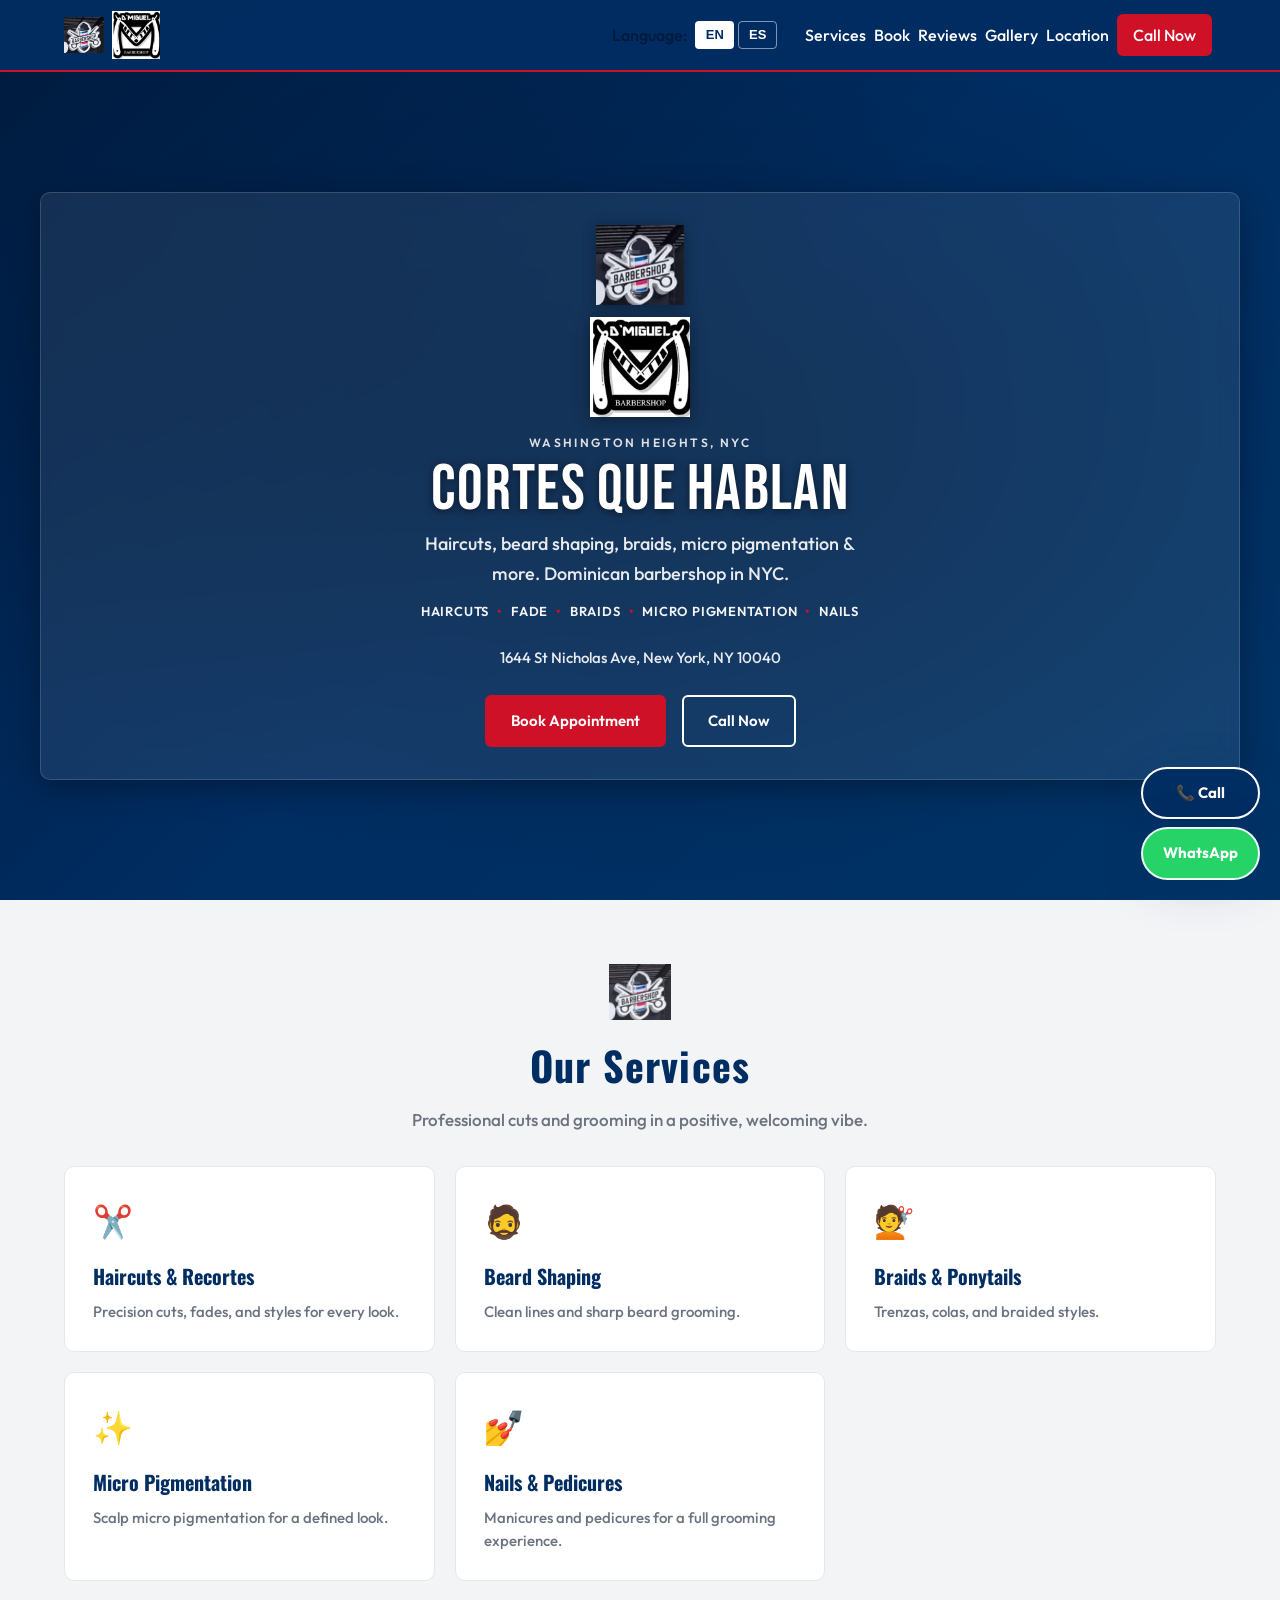
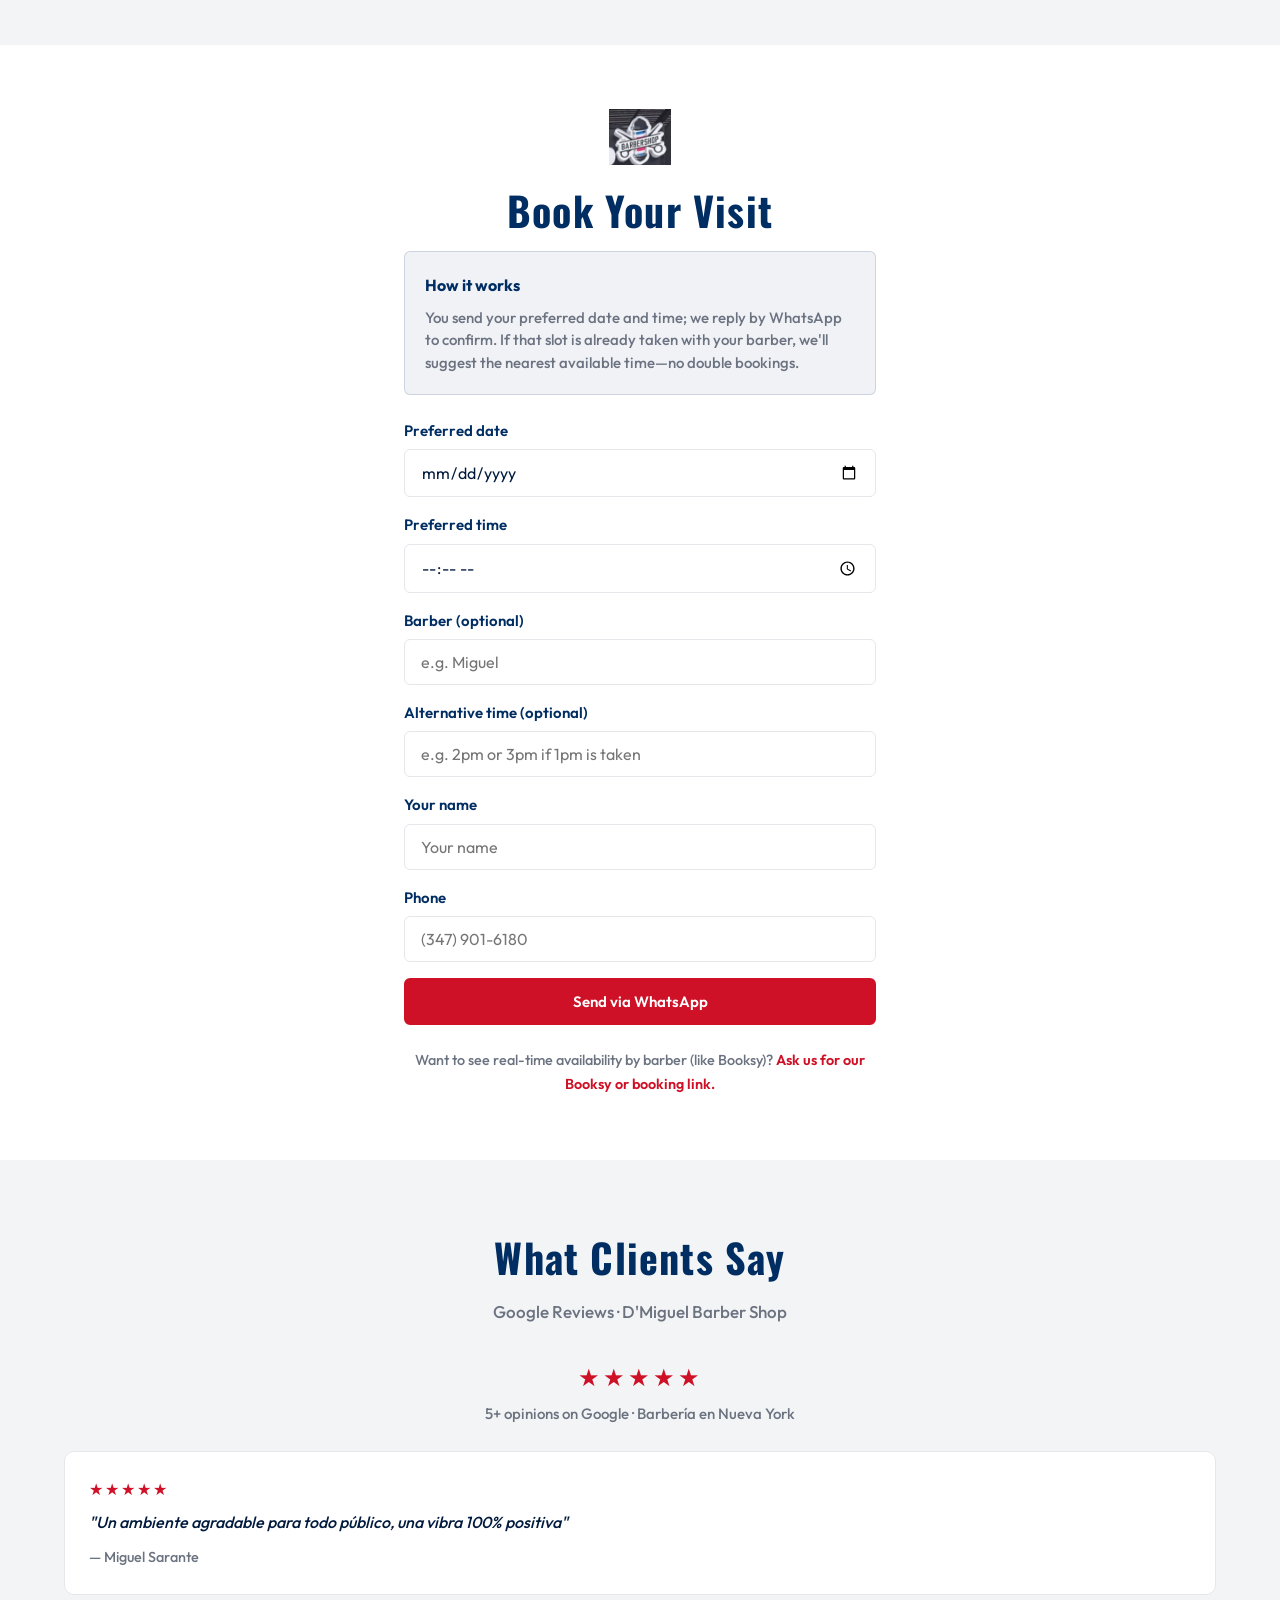
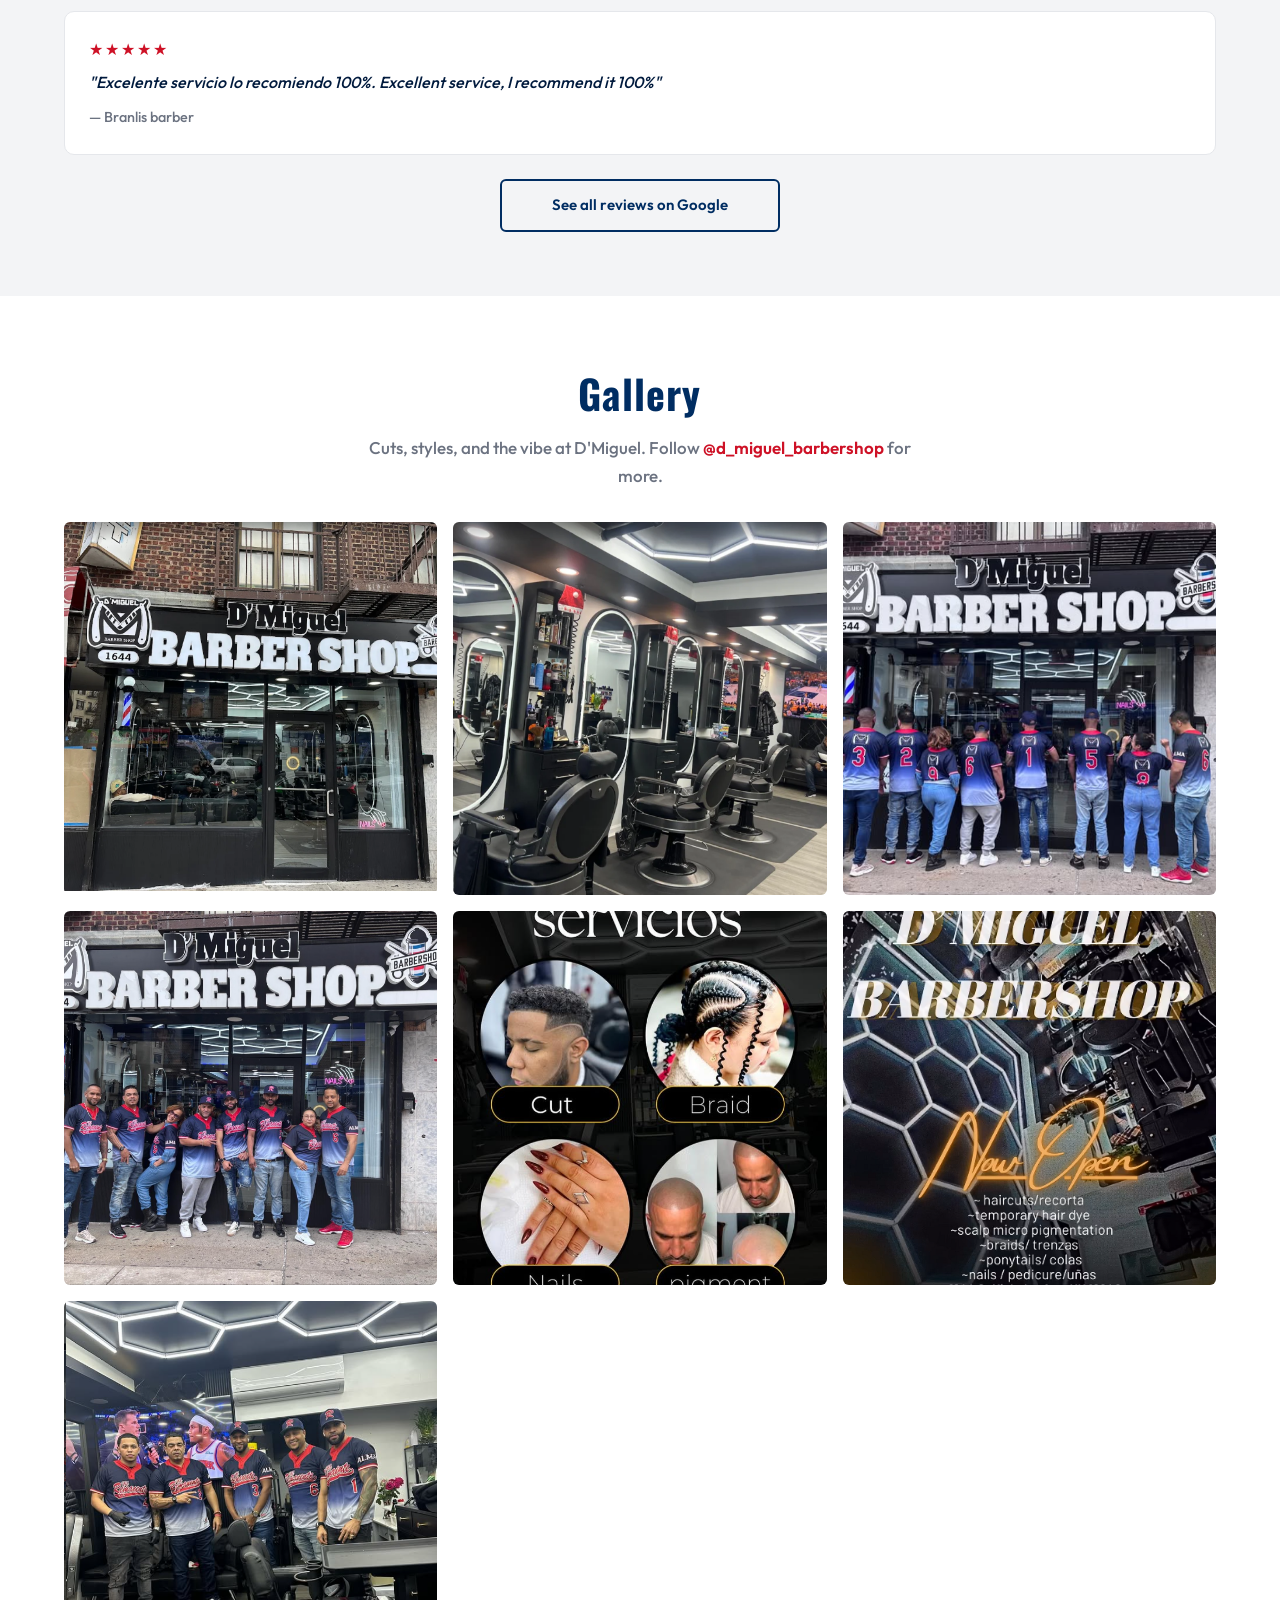
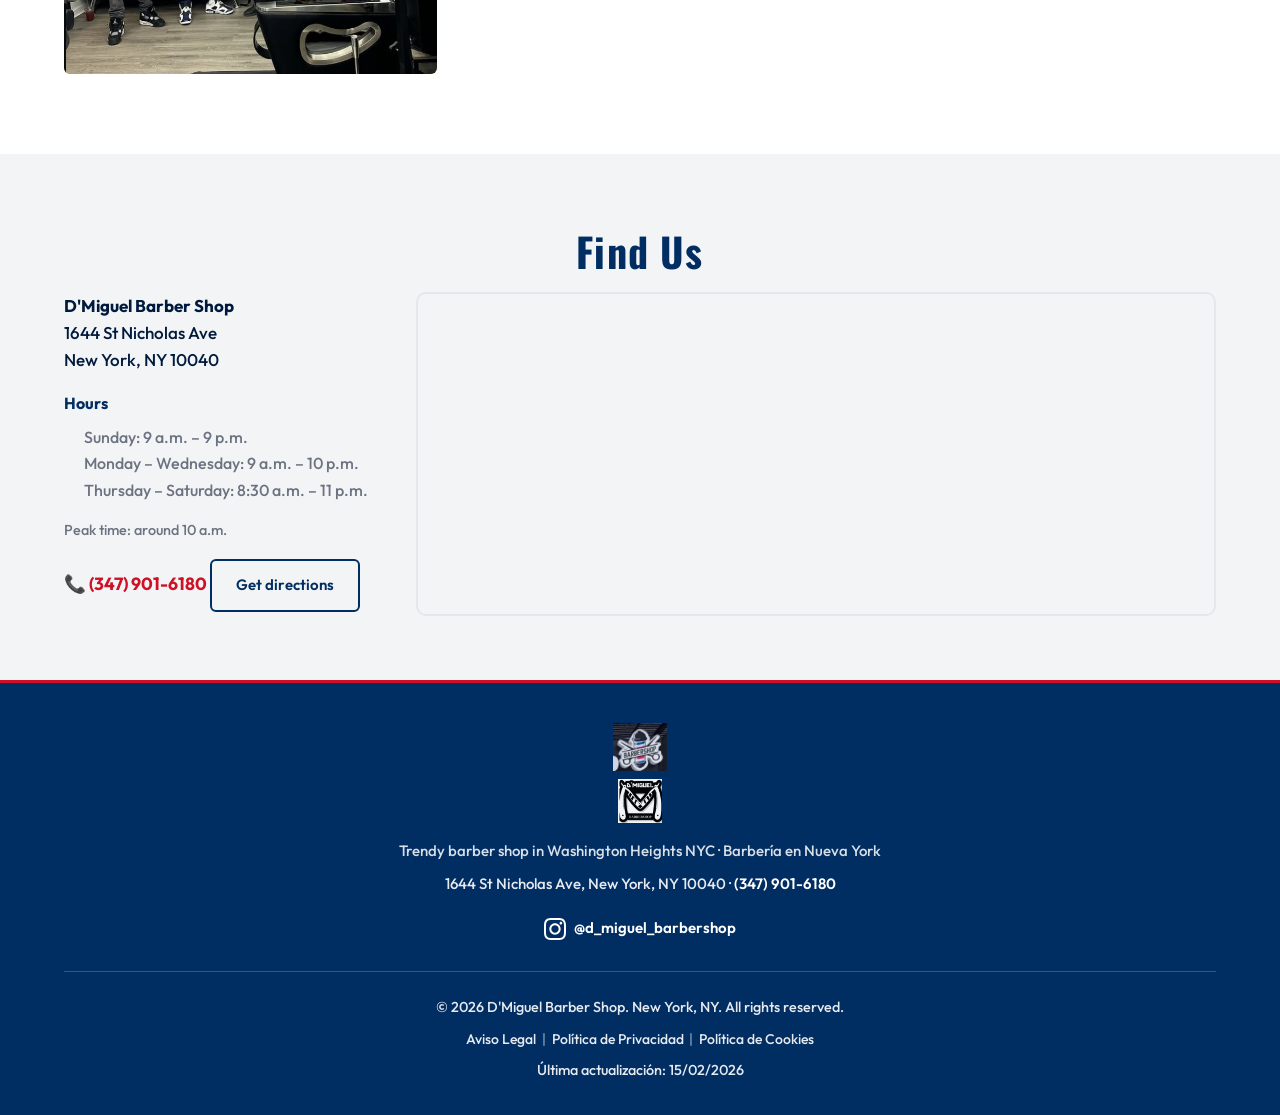
==== index.html @ f385deda "Primera subida: sitio web D'Miguel Barber Shop" ====
<!DOCTYPE html>
<html lang="en" data-lang="en">
<head>
  <meta charset="UTF-8" />
  <meta name="viewport" content="width=device-width, initial-scale=1.0" />
  <title>D'Miguel Barber Shop | Barbershop in Washington Heights NYC | Dominican Barbershop</title>
  <meta name="description" content="Trendy barber shop in Washington Heights NYC. Haircuts, beard shaping, micro pigmentation, braids, manicures & pedicures. Dominican barbershop. Book your fade near me." />
  <meta name="keywords" content="Barbershop in Yonkers, Barbershop in Washington Heights, Dominican Barbershop, Fade haircut near me, D'Miguel Barber Shop, Barbería en Nueva York, haircut NYC" />
  <meta name="author" content="D'Miguel Barber Shop" />
  <meta name="geo.region" content="US-NY" />
  <meta name="geo.placename" content="New York" />
  <meta name="geo.position" content="40.8526;-73.9352" />
  <meta name="ICBM" content="40.8526, -73.9352" />
  <link rel="canonical" href="https://dmiguelbarbershop.com/" />
  <meta property="og:type" content="website" />
  <meta property="og:title" content="D'Miguel Barber Shop | Washington Heights NYC" />
  <meta property="og:description" content="Trendy barber shop in Washington Heights. Haircuts, beard, braids, micro pigmentation, nails. Book via WhatsApp." />
  <meta property="og:url" content="https://dmiguelbarbershop.com/" />
  <meta property="og:image" content="https://dmiguelbarbershop.com/assets/images/logo.png" />
  <meta property="og:locale" content="en_US" />
  <link rel="icon" type="image/png" href="assets/images/favicon.png" sizes="32x32" />
  <link rel="apple-touch-icon" href="assets/images/logo.png" />
  <link rel="preconnect" href="https://fonts.googleapis.com" />
  <link rel="preconnect" href="https://fonts.gstatic.com" crossorigin />
  <link href="https://fonts.googleapis.com/css2?family=Bebas+Neue&family=Oswald:wght@600;700&family=Outfit:wght@400;500;600;700&display=swap" rel="stylesheet" />
  <link rel="stylesheet" href="styles.css" />
  <script type="application/ld+json">
  {
    "@context": "https://schema.org",
    "@type": "LocalBusiness",
    "name": "D'Miguel Barber Shop",
    "image": "assets/images/logo.png",
    "description": "Trendy barber shop in Washington Heights NYC, specializing in haircuts, beard shaping, micro pigmentation, braids, manicures, and pedicures.",
    "address": {
      "@type": "PostalAddress",
      "streetAddress": "1644 St Nicholas Ave",
      "addressLocality": "New York",
      "addressRegion": "NY",
      "postalCode": "10040"
    },
    "geo": {
      "@type": "GeoCoordinates",
      "latitude": 40.8526,
      "longitude": -73.9352
    },
    "url": "https://dmiguelbarbershop.com",
    "telephone": "+1-347-901-6180",
    "priceRange": "$$",
    "openingHoursSpecification": [
      { "@type": "OpeningHoursSpecification", "dayOfWeek": "Sunday", "opens": "09:00", "closes": "21:00" },
      { "@type": "OpeningHoursSpecification", "dayOfWeek": "Monday", "opens": "09:00", "closes": "22:00" },
      { "@type": "OpeningHoursSpecification", "dayOfWeek": "Tuesday", "opens": "09:00", "closes": "22:00" },
      { "@type": "OpeningHoursSpecification", "dayOfWeek": "Wednesday", "opens": "09:00", "closes": "22:00" },
      { "@type": "OpeningHoursSpecification", "dayOfWeek": "Thursday", "opens": "08:30", "closes": "23:00" },
      { "@type": "OpeningHoursSpecification", "dayOfWeek": "Friday", "opens": "08:30", "closes": "23:00" },
      { "@type": "OpeningHoursSpecification", "dayOfWeek": "Saturday", "opens": "08:30", "closes": "23:00" }
    ],
    "aggregateRating": {
      "@type": "AggregateRating",
      "ratingValue": "5.0",
      "reviewCount": "5",
      "bestRating": "5"
    }
  }
  </script>
</head>
<body>
  <a href="#main" class="skip-link">Skip to main content</a>

  <header class="header">
    <div class="header-inner">
      <a href="#" class="logo-link" aria-label="D'Miguel Barber Shop home">
        <img src="assets/images/barber-pole-icon.png" alt="" class="logo-icon" width="40" height="40" aria-hidden="true" />
        <img src="assets/images/logo.png" alt="D'Miguel Barber Shop logo" class="logo-img" width="160" height="60" />
      </a>
      <div class="nav">
        <div class="nav-lang">
          <span class="i18n-en" aria-hidden="true">Language:</span>
          <span class="i18n-es" aria-hidden="true">Idioma:</span>
          <div class="lang-switcher">
            <button type="button" class="lang-btn active" data-lang="en" aria-pressed="true">EN</button>
            <button type="button" class="lang-btn" data-lang="es" aria-pressed="false">ES</button>
          </div>
        </div>
        <ul class="nav-list">
          <li><a href="#services"><span class="i18n-en">Services</span><span class="i18n-es">Servicios</span></a></li>
          <li><a href="#book"><span class="i18n-en">Book</span><span class="i18n-es">Reservar</span></a></li>
          <li><a href="#reviews"><span class="i18n-en">Reviews</span><span class="i18n-es">Opiniones</span></a></li>
          <li><a href="#gallery"><span class="i18n-en">Gallery</span><span class="i18n-es">Galería</span></a></li>
          <li><a href="#location"><span class="i18n-en">Location</span><span class="i18n-es">Ubicación</span></a></li>
          <li><a href="tel:+13479016180" class="nav-cta">Call Now</a></li>
        </ul>
      </div>
      <button type="button" class="nav-toggle" aria-label="Abrir menú" aria-expanded="false">
        <span></span>
        <span></span>
        <span></span>
      </button>
    </div>
  </header>

  <main id="main">
    <section class="hero">
      <div class="hero-bg"></div>
      <div class="hero-content container">
        <img src="assets/images/barber-pole-icon.png" alt="" class="hero-icon" width="80" height="80" aria-hidden="true" />
        <img src="assets/images/logo.png" alt="D'Miguel Barber Shop" class="hero-logo" width="200" height="75" />
        <p class="hero-location">Washington Heights, NYC</p>
        <h1 class="hero-title">Cortes que hablan</h1>
        <p class="hero-subtitle">Haircuts, beard shaping, braids, micro pigmentation & more. Dominican barbershop in NYC.</p>
        <div class="hero-highlights">
          <span>Haircuts</span>
          <span class="hero-highlight-dot">•</span>
          <span>Fade</span>
          <span class="hero-highlight-dot">•</span>
          <span>Braids</span>
          <span class="hero-highlight-dot">•</span>
          <span>Micro Pigmentation</span>
          <span class="hero-highlight-dot">•</span>
          <span>Nails</span>
        </div>
        <p class="hero-address"><span class="i18n-en">1644 St Nicholas Ave, New York, NY 10040</span><span class="i18n-es">1644 St Nicholas Ave, Nueva York, NY 10040</span></p>
        <div class="hero-cta">
          <a href="#book" class="btn btn-primary"><span class="i18n-en">Book Appointment</span><span class="i18n-es">Reservar cita</span></a>
          <a href="tel:+13479016180" class="btn btn-secondary">Call Now</a>
        </div>
      </div>
    </section>

    <section id="services" class="section services">
      <div class="container">
        <img src="assets/images/barber-pole-icon.png" alt="" class="section-icon" width="56" height="56" aria-hidden="true" />
        <h2 class="section-title"><span class="i18n-en">Our Services</span><span class="i18n-es">Nuestros servicios</span></h2>
        <p class="section-subtitle"><span class="i18n-en">Professional cuts and grooming in a positive, welcoming vibe.</span><span class="i18n-es">Cortes y arreglo personal en un ambiente positivo y acogedor.</span></p>
        <ul class="service-grid">
          <li class="service-card">
            <span class="service-icon" aria-hidden="true">✂️</span>
            <h3>Haircuts & Recortes</h3>
            <p>Precision cuts, fades, and styles for every look.</p>
          </li>
          <li class="service-card">
            <span class="service-icon" aria-hidden="true">🧔</span>
            <h3>Beard Shaping</h3>
            <p>Clean lines and sharp beard grooming.</p>
          </li>
          <li class="service-card">
            <span class="service-icon" aria-hidden="true">💇</span>
            <h3>Braids & Ponytails</h3>
            <p>Trenzas, colas, and braided styles.</p>
          </li>
          <li class="service-card">
            <span class="service-icon" aria-hidden="true">✨</span>
            <h3>Micro Pigmentation</h3>
            <p>Scalp micro pigmentation for a defined look.</p>
          </li>
          <li class="service-card">
            <span class="service-icon" aria-hidden="true">💅</span>
            <h3>Nails & Pedicures</h3>
            <p>Manicures and pedicures for a full grooming experience.</p>
          </li>
        </ul>
      </div>
    </section>

    <section id="book" class="section booking">
      <div class="container">
        <img src="assets/images/barber-pole-icon.png" alt="" class="section-icon" width="56" height="56" aria-hidden="true" />
        <h2 class="section-title"><span class="i18n-en">Book Your Visit</span><span class="i18n-es">Reserva tu visita</span></h2>
        <div class="how-it-works">
          <p class="how-it-works-title"><span class="i18n-en">How it works</span><span class="i18n-es">Cómo funciona</span></p>
          <p class="how-it-works-text"><span class="i18n-en">You send your preferred date and time; we reply by WhatsApp to confirm. If that slot is already taken with your barber, we'll suggest the nearest available time—no double bookings.</span><span class="i18n-es">Envías fecha y hora preferidas; te respondemos por WhatsApp para confirmar. Si ese hueco ya está ocupado con tu barbero, te sugerimos la hora disponible más cercana.</span></p>
        </div>
        <form class="booking-form" id="booking-form">
          <label for="date">Preferred date</label>
          <input type="date" id="date" name="date" required />

          <label for="time">Preferred time</label>
          <input type="time" id="time" name="time" required />

          <label for="barber">Barber (optional)</label>
          <input type="text" id="barber" name="barber" placeholder="e.g. Miguel" />

          <label for="alt-time">Alternative time (optional)</label>
          <input type="text" id="alt-time" name="alt-time" placeholder="e.g. 2pm or 3pm if 1pm is taken" />

          <label for="name">Your name</label>
          <input type="text" id="name" name="name" required placeholder="Your name" />

          <label for="phone">Phone</label>
          <input type="tel" id="phone" name="phone" required placeholder="(347) 901-6180" />

          <button type="submit" class="btn btn-primary btn-block"><span class="i18n-en">Send via WhatsApp</span><span class="i18n-es">Enviar por WhatsApp</span></button>
        </form>
        <p class="booksy-note">
          Want to see real-time availability by barber (like Booksy)? <a href="https://wa.me/13479016180?text=Hi%2C%20do%20you%20have%20a%20Booksy%20or%20booking%20link%20for%20real-time%20availability%3F" target="_blank" rel="noopener">Ask us for our Booksy or booking link.</a>
        </p>
      </div>
    </section>

    <section id="reviews" class="section reviews">
      <div class="container">
        <h2 class="section-title"><span class="i18n-en">What Clients Say</span><span class="i18n-es">Lo que dicen los clientes</span></h2>
        <p class="section-subtitle">Google Reviews · D'Miguel Barber Shop</p>
        <div class="reviews-stars" aria-label="Rating 5 out of 5">★★★★★</div>
        <p class="reviews-summary">5+ opinions on Google · Barbería en Nueva York</p>
        <ul class="reviews-list">
          <li class="review-card">
            <div class="review-stars">★★★★★</div>
            <p class="review-text">"Un ambiente agradable para todo público, una vibra 100% positiva"</p>
            <p class="review-author">— Miguel Sarante</p>
          </li>
          <li class="review-card">
            <div class="review-stars">★★★★★</div>
            <p class="review-text">"Excelente servicio lo recomiendo 100%. Excellent service, I recommend it 100%"</p>
            <p class="review-author">— Branlis barber</p>
          </li>
        </ul>
        <a href="https://www.google.com/maps/place/D'Miguel+Barber+Shop" target="_blank" rel="noopener" class="btn btn-outline">See all reviews on Google</a>
      </div>
    </section>

    <section id="gallery" class="section gallery">
      <div class="container">
        <h2 class="section-title"><span class="i18n-en">Gallery</span><span class="i18n-es">Galería</span></h2>
        <p class="section-subtitle">Cuts, styles, and the vibe at D'Miguel. Follow <a href="https://www.instagram.com/d_miguel_barbershop/" target="_blank" rel="noopener">@d_miguel_barbershop</a> for more.</p>
        <div class="gallery-grid">
          <a href="assets/images/105222.jpg" class="gallery-item" target="_blank" rel="noopener">
            <img src="assets/images/105222.jpg" alt="D'Miguel Barber Shop - Haircut" loading="lazy" width="400" height="400" />
            <span class="gallery-overlay"></span>
          </a>
          <a href="assets/images/105254.png" class="gallery-item" target="_blank" rel="noopener">
            <img src="assets/images/105254.png" alt="D'Miguel Barber Shop - Style" loading="lazy" width="400" height="400" />
            <span class="gallery-overlay"></span>
          </a>
          <a href="assets/images/104624.jpg.png" class="gallery-item" target="_blank" rel="noopener">
            <img src="assets/images/104624.jpg.png" alt="D'Miguel Barber Shop - Fade" loading="lazy" width="400" height="400" />
            <span class="gallery-overlay"></span>
          </a>
          <a href="assets/images/104548.jpg.png" class="gallery-item" target="_blank" rel="noopener">
            <img src="assets/images/104548.jpg.png" alt="D'Miguel Barber Shop - Corte" loading="lazy" width="400" height="400" />
            <span class="gallery-overlay"></span>
          </a>
          <a href="assets/images/104829.jpg.png" class="gallery-item" target="_blank" rel="noopener">
            <img src="assets/images/104829.jpg.png" alt="D'Miguel Barber Shop - Beard" loading="lazy" width="400" height="400" />
            <span class="gallery-overlay"></span>
          </a>
          <a href="assets/images/104917.jpg.png" class="gallery-item" target="_blank" rel="noopener">
            <img src="assets/images/104917.jpg.png" alt="D'Miguel Barber Shop - Vibe" loading="lazy" width="400" height="400" />
            <span class="gallery-overlay"></span>
          </a>
          <a href="assets/images/105025.jpg.png" class="gallery-item" target="_blank" rel="noopener">
            <img src="assets/images/105025.jpg.png" alt="D'Miguel Barber Shop - Galería" loading="lazy" width="400" height="400" />
            <span class="gallery-overlay"></span>
          </a>
        </div>
      </div>
    </section>

    <section id="location" class="section location">
      <div class="container">
        <h2 class="section-title"><span class="i18n-en">Find Us</span><span class="i18n-es">Dónde estamos</span></h2>
        <div class="location-content">
          <div class="location-info">
            <p class="location-address">
              <strong>D'Miguel Barber Shop</strong><br />
              1644 St Nicholas Ave<br />
              New York, NY 10040
            </p>
            <p class="location-hours-title">Hours</p>
            <ul class="location-hours">
              <li>Sunday: 9 a.m. – 9 p.m.</li>
              <li>Monday – Wednesday: 9 a.m. – 10 p.m.</li>
              <li>Thursday – Saturday: 8:30 a.m. – 11 p.m.</li>
            </ul>
            <p class="location-busy">Peak time: around 10 a.m.</p>
            <a href="tel:+13479016180" class="link-phone">📞 (347) 901-6180</a>
            <a href="https://www.google.com/maps/dir//1644+St+Nicholas+Ave,+New+York,+NY+10040" target="_blank" rel="noopener" class="btn btn-outline">Get directions</a>
          </div>
          <div class="map-wrap">
            <iframe
              src="https://www.google.com/maps?q=1644+St+Nicholas+Ave,+New+York,+NY+10040&output=embed"
              width="100%"
              height="300"
              style="border:0;border-radius:8px;"
              allowfullscreen=""
              loading="lazy"
              referrerpolicy="no-referrer-when-downgrade"
              title="D'Miguel Barber Shop on Google Maps"
            ></iframe>
          </div>
        </div>
      </div>
    </section>
  </main>

  <footer class="footer">
    <div class="container">
      <div class="footer-top">
        <img src="assets/images/barber-pole-icon.png" alt="" class="footer-icon" width="48" height="48" aria-hidden="true" />
        <img src="assets/images/logo.png" alt="D'Miguel Barber Shop" class="footer-logo" width="120" height="45" />
        <p class="footer-tagline">Trendy barber shop in Washington Heights NYC · Barbería en Nueva York</p>
        <p class="footer-address">1644 St Nicholas Ave, New York, NY 10040 · <a href="tel:+13479016180">(347) 901-6180</a></p>
        <a href="https://www.instagram.com/d_miguel_barbershop/" target="_blank" rel="noopener noreferrer" class="footer-instagram" aria-label="Síguenos en Instagram">
          <svg xmlns="http://www.w3.org/2000/svg" viewBox="0 0 24 24" fill="currentColor" class="instagram-icon" aria-hidden="true"><path d="M12 2.163c3.204 0 3.584.012 4.85.07 3.252.148 4.771 1.691 4.919 4.919.058 1.265.069 1.645.069 4.849 0 3.205-.012 3.584-.069 4.849-.149 3.225-1.664 4.771-4.919 4.919-1.266.058-1.644.07-4.85.07-3.204 0-3.584-.012-4.849-.07-3.26-.149-4.771-1.699-4.919-4.92-.058-1.265-.07-1.644-.07-4.849 0-3.204.013-3.583.07-4.849.149-3.227 1.664-4.771 4.919-4.919 1.266-.057 1.645-.069 4.849-.069zm0-2.163c-3.259 0-3.667.014-4.947.072-4.358.2-6.78 2.618-6.98 6.98-.059 1.281-.073 1.689-.073 4.948 0 3.259.014 3.668.072 4.948.2 4.358 2.618 6.78 6.98 6.98 1.281.058 1.689.072 4.948.072 3.259 0 3.668-.014 4.948-.072 4.354-.2 6.782-2.618 6.979-6.98.059-1.28.073-1.689.073-4.948 0-3.259-.014-3.667-.072-4.947-.196-4.354-2.617-6.78-6.979-6.98-1.281-.059-1.69-.073-4.949-.073zm0 5.838c-3.403 0-6.162 2.759-6.162 6.162s2.759 6.163 6.162 6.163 6.162-2.759 6.162-6.163c0-3.403-2.759-6.162-6.162-6.162zm0 10.162c-2.209 0-4-1.79-4-4 0-2.209 1.791-4 4-4s4 1.791 4 4c0 2.21-1.791 4-4 4zm6.406-11.845c-.796 0-1.441.645-1.441 1.44s.645 1.44 1.441 1.44c.795 0 1.439-.645 1.439-1.44s-.644-1.44-1.439-1.44z"/></svg>
          @d_miguel_barbershop
        </a>
      </div>
      <div class="footer-content">
        <p>&copy; <span id="footer-year">2026</span> D'Miguel Barber Shop. New York, NY. All rights reserved.</p>
        <nav class="footer-legal" aria-label="Enlaces legales">
          <a href="aviso-legal.html">Aviso Legal</a>
          <span aria-hidden="true">|</span>
          <a href="privacidad.html">Política de Privacidad</a>
          <span aria-hidden="true">|</span>
          <a href="cookies.html">Política de Cookies</a>
        </nav>
        <p class="footer-update">Última actualización: 15/02/2026</p>
      </div>
    </div>
  </footer>

  <div class="float-actions">
    <a href="tel:+13479016180" class="float-btn float-call" aria-label="Call Now">📞 Call</a>
    <a href="https://wa.me/13479016180" class="float-btn float-whatsapp" aria-label="Chat on WhatsApp" target="_blank" rel="noopener">WhatsApp</a>
  </div>

  <script src="script.js"></script>
</body>
</html>
---- styles.css ----
/* ============================================
   D'Miguel Barber Shop - Azul, Blanco, Rojo
   Mobile-first, estilo similar a El Cache10
   ============================================ */

:root {
  --blue: #002d62;
  --blue-light: #003366;
  --blue-dark: #001a3d;
  --white: #ffffff;
  --red: #ce1126;
  --red-dark: #a00d1e;
  --red-light: #e63946;
  --gray: #6b7280;
  --gray-light: #f3f4f6;
  --gray-border: #e5e7eb;
  --font-sans: 'Outfit', -apple-system, BlinkMacSystemFont, sans-serif;
  --font-display: 'Oswald', sans-serif;
  --font-hero: 'Bebas Neue', Impact, sans-serif;
  --shadow-sm: 0 2px 8px rgba(0, 45, 98, 0.1);
  --shadow-md: 0 4px 24px rgba(0, 45, 98, 0.12);
  --shadow-lg: 0 8px 48px rgba(0, 45, 98, 0.15);
  --transition: 0.3s ease;
  --radius: 6px;
  --radius-lg: 10px;
  --header-height: 72px;
}

*,
*::before,
*::after {
  box-sizing: border-box;
  margin: 0;
  padding: 0;
}

.skip-link {
  position: absolute;
  top: -100px;
  left: 1rem;
  z-index: 9999;
  padding: 0.75rem 1rem;
  background: var(--red);
  color: var(--white);
  font-weight: 700;
  border-radius: var(--radius);
  transition: top 0.2s;
}
.skip-link:focus {
  top: 1rem;
  outline: 2px solid var(--blue);
  outline-offset: 2px;
}

html {
  scroll-behavior: smooth;
}

body {
  font-family: var(--font-sans);
  font-size: 1rem;
  line-height: 1.65;
  color: var(--blue-dark);
  background: var(--white);
  overflow-x: hidden;
  font-weight: 500;
}

img {
  max-width: 100%;
  height: auto;
  display: block;
}

a {
  color: inherit;
  text-decoration: none;
}

a:focus-visible,
button:focus-visible {
  outline: 2px solid var(--red);
  outline-offset: 2px;
}

ul {
  list-style: none;
}

.container {
  width: 100%;
  max-width: 1200px;
  margin: 0 auto;
  padding: 0 1.5rem;
}

/* ----- Idioma ----- */
.lang-switcher {
  display: flex;
  align-items: center;
  gap: 0.25rem;
  margin-right: 0.5rem;
}
.lang-switcher button {
  padding: 0.35rem 0.6rem;
  font-size: 0.8125rem;
  font-weight: 600;
  border: 1px solid rgba(255,255,255,0.5);
  background: transparent;
  color: var(--white);
  cursor: pointer;
  border-radius: 4px;
  transition: background 0.2s, color 0.2s;
}
.lang-switcher button:hover,
.lang-switcher button.active {
  background: var(--white);
  color: var(--blue);
  border-color: var(--white);
}
.lang-switcher button + button {
  margin-left: 0;
}

/* ----- Header ----- */
.header {
  position: fixed;
  top: 0;
  left: 0;
  right: 0;
  z-index: 1000;
  background: rgba(0, 45, 98, 0.96);
  backdrop-filter: blur(12px);
  -webkit-backdrop-filter: blur(12px);
  border-bottom: 2px solid var(--red);
  height: var(--header-height);
  min-height: 56px;
}

.header-inner {
  display: flex;
  align-items: center;
  justify-content: space-between;
  height: 100%;
  max-width: 1200px;
  margin: 0 auto;
  padding: 0 1.5rem;
}

.logo-link {
  display: flex;
  align-items: center;
  gap: 0.5rem;
}
.logo-icon {
  height: 40px;
  width: 40px;
  object-fit: contain;
  flex-shrink: 0;
}
.logo-img {
  height: 48px;
  width: auto;
  object-fit: contain;
}

.nav-toggle {
  display: flex;
  flex-direction: column;
  justify-content: center;
  gap: 5px;
  width: 40px;
  height: 40px;
  background: none;
  border: none;
  cursor: pointer;
  padding: 8px;
  color: var(--white);
}
.nav-toggle span {
  display: block;
  width: 100%;
  height: 2px;
  background: currentColor;
  transition: var(--transition);
}
.nav-toggle[aria-expanded="true"] span:nth-child(1) {
  transform: rotate(45deg) translate(5px, 5px);
}
.nav-toggle[aria-expanded="true"] span:nth-child(2) {
  opacity: 0;
}
.nav-toggle[aria-expanded="true"] span:nth-child(3) {
  transform: rotate(-45deg) translate(5px, -5px);
}

.nav {
  position: fixed;
  top: var(--header-height);
  left: 0;
  right: 0;
  background: var(--blue);
  padding: 1.5rem;
  transform: translateY(-100%);
  opacity: 0;
  visibility: hidden;
  transition: transform 0.25s, opacity 0.25s, visibility 0.25s;
  box-shadow: var(--shadow-lg);
}
.nav.is-open {
  transform: translateY(0);
  opacity: 1;
  visibility: visible;
}

.nav-list {
  display: flex;
  flex-direction: column;
  gap: 0;
}
.nav-list a {
  display: block;
  padding: 1rem;
  color: var(--white);
  font-weight: 500;
  border-bottom: 1px solid rgba(255,255,255,0.15);
}
.nav-list a:hover {
  color: var(--red-light);
}
.nav-cta {
  margin-top: 0.5rem;
  padding: 0.75rem 1rem !important;
  background: var(--red) !important;
  color: var(--white) !important;
  text-align: center;
  border-radius: var(--radius);
  border: none !important;
}
.nav-cta:hover {
  background: var(--red-dark) !important;
  color: var(--white) !important;
}

.nav-lang {
  padding: 0.75rem 1rem;
  border-bottom: 1px solid rgba(255,255,255,0.15);
  display: flex;
  align-items: center;
  gap: 0.5rem;
}
.nav-lang .lang-switcher button {
  border-color: rgba(255,255,255,0.5);
  color: var(--white);
}
.nav-lang .lang-switcher button.active {
  background: var(--white);
  color: var(--blue);
}

@media (min-width: 768px) {
  .nav-toggle {
    display: none;
  }
  .nav {
    position: static;
    transform: none;
    opacity: 1;
    visibility: visible;
    background: transparent;
    padding: 0;
    box-shadow: none;
    display: flex;
    align-items: center;
    gap: 1.5rem;
  }
  .nav-list {
    flex-direction: row;
    align-items: center;
    gap: 0;
    border: none;
  }
  .nav-list a {
    border: none;
    padding: 0.5rem 0;
    margin: 0 0.25rem;
  }
  .nav-cta {
    margin: 0;
    padding: 0.5rem 1rem !important;
  }
  .nav-lang {
    border: none;
    padding: 0;
  }
  .nav-lang .lang-switcher {
    margin-right: 0;
  }
}

/* ----- Hero ----- */
.hero {
  position: relative;
  min-height: 100vh;
  min-height: 100dvh;
  display: flex;
  align-items: center;
  justify-content: center;
  background: linear-gradient(135deg, var(--blue-dark) 0%, var(--blue) 50%, var(--blue-light) 100%);
  padding: calc(var(--header-height) + 2rem) 1.5rem 2rem;
  overflow: hidden;
}

.hero-bg {
  position: absolute;
  inset: 0;
  background: radial-gradient(ellipse 80% 70% at 50% 50%, rgba(0,0,0,0.25) 0%, transparent 70%);
  pointer-events: none;
}

.hero-content {
  position: relative;
  z-index: 1;
  text-align: center;
  background: rgba(255, 255, 255, 0.08);
  padding: 2rem 1.5rem;
  border-radius: var(--radius-lg);
  backdrop-filter: blur(10px);
  -webkit-backdrop-filter: blur(10px);
  border: 1px solid rgba(255,255,255,0.15);
  box-shadow: 0 8px 32px rgba(0,0,0,0.3);
}

.hero-icon {
  margin: 0 auto 0.75rem;
  height: clamp(56px, 12vw, 80px);
  width: auto;
  display: block;
  filter: drop-shadow(0 2px 8px rgba(0,0,0,0.35));
  opacity: 0.95;
}
.hero-logo {
  margin: 0 auto 1rem;
  height: clamp(70px, 18vw, 100px);
  width: auto;
  filter: drop-shadow(0 2px 8px rgba(0,0,0,0.4));
}

.hero-title {
  font-family: var(--font-hero);
  font-size: clamp(2rem, 8vw, 4rem);
  font-weight: 400;
  line-height: 0.95;
  letter-spacing: 0.02em;
  color: var(--white);
  text-transform: uppercase;
  margin-bottom: 0.5rem;
  text-shadow: 0 2px 8px rgba(0,0,0,0.5);
}

.hero-subtitle {
  font-size: clamp(0.9375rem, 2vw, 1.125rem);
  color: rgba(255,255,255,0.9);
  margin-bottom: 0.75rem;
  max-width: 480px;
  margin-left: auto;
  margin-right: auto;
}

.hero-location {
  font-size: 0.75rem;
  font-weight: 600;
  letter-spacing: 0.2em;
  text-transform: uppercase;
  color: rgba(255,255,255,0.85);
  margin-bottom: 0.5rem;
}

.hero-address {
  font-size: 0.9375rem;
  color: rgba(255,255,255,0.9);
  margin-bottom: 1.5rem;
}

.hero-highlights {
  display: flex;
  flex-wrap: wrap;
  align-items: center;
  justify-content: center;
  gap: 0.35rem 0.5rem;
  font-size: 0.8125rem;
  font-weight: 600;
  letter-spacing: 0.06em;
  text-transform: uppercase;
  color: rgba(255,255,255,0.95);
  margin-bottom: 1.5rem;
}
.hero-highlight-dot {
  color: var(--red);
  font-weight: 700;
}

.hero-cta {
  display: flex;
  flex-wrap: wrap;
  gap: 1rem;
  justify-content: center;
}

/* ----- Buttons ----- */
.btn {
  display: inline-flex;
  align-items: center;
  justify-content: center;
  padding: 0.75rem 1.5rem;
  font-family: var(--font-sans);
  font-size: 0.9375rem;
  font-weight: 600;
  border: none;
  border-radius: var(--radius);
  cursor: pointer;
  transition: all var(--transition);
}

.btn-primary {
  background: var(--red);
  color: var(--white);
  border: 2px solid var(--red);
}
.btn-primary:hover {
  background: var(--red-dark);
  border-color: var(--red-dark);
  color: var(--white);
  transform: translateY(-2px);
  box-shadow: var(--shadow-md);
}

.btn-secondary {
  background: transparent;
  color: var(--white);
  border: 2px solid var(--white);
}
.btn-secondary:hover {
  background: var(--white);
  color: var(--blue);
  border-color: var(--white);
}

.btn-outline {
  background: transparent;
  color: var(--blue);
  border: 2px solid var(--blue);
}
.btn-outline:hover {
  background: var(--blue);
  color: var(--white);
  border-color: var(--blue);
}

.btn-block {
  width: 100%;
}

/* ----- Sections ----- */
.section {
  padding: 4rem 0;
}

.section:nth-child(even) {
  background: var(--gray-light);
}

.section-icon {
  display: block;
  margin: 0 auto 0.75rem;
  height: 56px;
  width: auto;
  object-fit: contain;
  opacity: 0.9;
}
.section-title {
  font-family: var(--font-display);
  font-size: clamp(1.75rem, 4vw, 2.5rem);
  font-weight: 700;
  letter-spacing: 0.03em;
  color: var(--blue);
  margin-bottom: 0.5rem;
  text-align: center;
}

.section-subtitle {
  text-align: center;
  color: var(--gray);
  margin-bottom: 2rem;
  font-size: 1.0625rem;
  max-width: 36rem;
  margin-left: auto;
  margin-right: auto;
}
.section-subtitle a {
  color: var(--red);
  font-weight: 600;
}
.section-subtitle a:hover {
  text-decoration: underline;
}

/* ----- Services ----- */
.service-grid {
  display: grid;
  grid-template-columns: 1fr;
  gap: 1.25rem;
  list-style: none;
  margin: 0;
  padding: 0;
}

.service-card {
  background: var(--white);
  border: 1px solid var(--gray-border);
  border-radius: var(--radius-lg);
  padding: 1.75rem;
  transition: all var(--transition);
  position: relative;
  overflow: hidden;
}
.service-card::before {
  content: '';
  position: absolute;
  top: 0;
  left: 0;
  width: 100%;
  height: 3px;
  background: var(--red);
  opacity: 0;
  transition: opacity var(--transition);
}
.service-card:hover {
  border-color: var(--blue);
  box-shadow: var(--shadow-md);
  transform: translateY(-4px);
}
.service-card:hover::before {
  opacity: 1;
}

.service-icon {
  font-size: 2rem;
  display: block;
  margin-bottom: 0.75rem;
}

.service-card h3 {
  font-family: var(--font-display);
  font-size: 1.25rem;
  font-weight: 700;
  color: var(--blue);
  margin-bottom: 0.5rem;
}

.service-card p {
  margin: 0;
  font-size: 0.9375rem;
  color: var(--gray);
  line-height: 1.5;
}

@media (min-width: 640px) {
  .service-grid {
    grid-template-columns: repeat(2, 1fr);
  }
}
@media (min-width: 900px) {
  .service-grid {
    grid-template-columns: repeat(3, 1fr);
  }
}

/* ----- Booking ----- */
.booking .container {
  max-width: 520px;
}

.how-it-works {
  background: rgba(0, 45, 98, 0.06);
  border: 1px solid rgba(0, 45, 98, 0.15);
  border-radius: var(--radius);
  padding: 1.25rem;
  margin-bottom: 1.5rem;
}

.how-it-works-title {
  font-weight: 700;
  margin: 0 0 0.5rem;
  color: var(--blue);
}

.how-it-works-text {
  margin: 0;
  font-size: 0.9375rem;
  color: var(--gray);
  line-height: 1.5;
}

.booking-form label {
  display: block;
  font-weight: 600;
  margin-bottom: 0.35rem;
  color: var(--blue);
  font-size: 0.9375rem;
}

.booking-form input {
  width: 100%;
  padding: 0.75rem 1rem;
  margin-bottom: 1rem;
  font-family: var(--font-sans);
  font-size: 1rem;
  border: 1px solid var(--gray-border);
  border-radius: var(--radius);
  background: var(--white);
  color: var(--blue-dark);
}
.booking-form input:focus {
  outline: none;
  border-color: var(--blue);
  box-shadow: 0 0 0 3px rgba(0, 45, 98, 0.15);
}

.booksy-note {
  margin-top: 1.5rem;
  font-size: 0.9rem;
  color: var(--gray);
  text-align: center;
}
.booksy-note a {
  color: var(--red);
  font-weight: 600;
}

/* ----- Reviews ----- */
.reviews-stars {
  font-size: 1.5rem;
  letter-spacing: 3px;
  color: var(--red);
  text-align: center;
  margin-bottom: 0.25rem;
}

.reviews-summary {
  text-align: center;
  color: var(--gray);
  margin: 0 0 1.5rem;
  font-size: 0.9375rem;
}

.reviews-list {
  list-style: none;
  margin: 0 0 1.5rem;
  padding: 0;
  display: grid;
  gap: 1rem;
}

.review-card {
  background: var(--white);
  border: 1px solid var(--gray-border);
  border-radius: var(--radius-lg);
  padding: 1.5rem;
  transition: box-shadow var(--transition);
}
.review-card:hover {
  box-shadow: var(--shadow-sm);
}

.review-stars {
  color: var(--red);
  letter-spacing: 2px;
  margin-bottom: 0.5rem;
}

.review-text {
  margin: 0 0 0.75rem;
  font-style: italic;
  color: var(--blue-dark);
  line-height: 1.5;
}

.review-author {
  margin: 0;
  font-size: 0.9rem;
  color: var(--gray);
  font-style: normal;
}

.reviews .btn-outline {
  display: block;
  text-align: center;
  max-width: 280px;
  margin: 0 auto;
}

/* ----- Gallery ----- */
.gallery-grid {
  display: grid;
  grid-template-columns: repeat(2, 1fr);
  gap: 0.75rem;
  margin-bottom: 1rem;
}

.gallery-item {
  position: relative;
  border-radius: var(--radius);
  overflow: hidden;
  aspect-ratio: 1;
  background: var(--gray-light);
}

.gallery-item img {
  width: 100%;
  height: 100%;
  object-fit: cover;
  transition: transform var(--transition);
}
.gallery-item:hover img {
  transform: scale(1.05);
}

.gallery-overlay {
  position: absolute;
  inset: 0;
  background: rgba(0, 45, 98, 0.2);
  display: flex;
  align-items: center;
  justify-content: center;
  opacity: 0;
  transition: opacity var(--transition);
}
.gallery-item:hover .gallery-overlay {
  opacity: 1;
}

.gallery-hint {
  text-align: center;
  font-size: 0.9rem;
  color: var(--gray);
  margin: 0;
}

@media (min-width: 640px) {
  .gallery-grid {
    grid-template-columns: repeat(3, 1fr);
    gap: 1rem;
  }
}

/* ----- Location ----- */
.location-content {
  display: flex;
  flex-direction: column;
  gap: 2rem;
}

.location-info {
  order: 1;
}

.location-address {
  margin: 0 0 1rem;
  color: var(--blue-dark);
  line-height: 1.6;
  font-size: 1.0625rem;
}

.location-hours-title {
  font-weight: 700;
  margin: 0 0 0.5rem;
  color: var(--blue);
}

.location-hours {
  margin: 0 0 1rem;
  padding-left: 1.25rem;
  color: var(--gray);
}

.location-busy {
  font-size: 0.9rem;
  color: var(--gray);
  margin: 0 0 1rem;
}

.link-phone {
  display: inline-block;
  font-weight: 700;
  color: var(--red);
  font-size: 1.1rem;
  margin-bottom: 1rem;
}
.link-phone:hover {
  text-decoration: underline;
}

.map-wrap {
  order: 0;
  border-radius: var(--radius-lg);
  overflow: hidden;
  border: 2px solid var(--gray-border);
  min-height: 280px;
}
.map-wrap iframe {
  display: block;
  width: 100%;
  height: 300px;
}

@media (min-width: 768px) {
  .location-content {
    flex-direction: row;
    align-items: flex-start;
  }
  .location-info {
    flex: 0 0 320px;
    order: 0;
  }
  .map-wrap {
    flex: 1;
    min-height: 320px;
    order: 1;
  }
  .map-wrap iframe {
    height: 320px;
  }
}

/* ----- Footer ----- */
.footer {
  background: var(--blue);
  color: var(--white);
  padding: 2.5rem 0 1.5rem;
  border-top: 3px solid var(--red);
}

.footer-top {
  text-align: center;
  margin-bottom: 1.5rem;
}

.footer-icon {
  display: block;
  margin: 0 auto 0.5rem;
  height: 48px;
  width: auto;
  object-fit: contain;
  opacity: 0.9;
}
.footer-logo {
  margin: 0 auto 1rem;
  height: 44px;
  width: auto;
  opacity: 0.95;
}

.footer-tagline {
  color: rgba(255,255,255,0.85);
  margin: 0 0 0.5rem;
  font-size: 0.9375rem;
}

.footer-address {
  margin: 0 0 1rem;
  font-size: 0.9375rem;
  color: rgba(255,255,255,0.9);
}
.footer-address a {
  color: var(--white);
  font-weight: 600;
}
.footer-address a:hover {
  color: var(--red-light);
}

.footer-instagram {
  display: inline-flex;
  align-items: center;
  justify-content: center;
  gap: 0.5rem;
  color: var(--white);
  font-weight: 600;
  font-size: 0.9375rem;
  margin-top: 0.25rem;
}
.footer-instagram:hover {
  color: var(--red-light);
}
.footer-instagram .instagram-icon {
  width: 22px;
  height: 22px;
  flex-shrink: 0;
}

.footer-content {
  text-align: center;
  padding-top: 1.5rem;
  border-top: 1px solid rgba(255,255,255,0.2);
}

.footer-content > p {
  margin: 0 0 0.5rem;
  font-size: 0.9rem;
  color: rgba(255,255,255,0.9);
}

.footer-legal {
  display: flex;
  flex-wrap: wrap;
  align-items: center;
  justify-content: center;
  gap: 0.35rem;
  margin: 0 0 0.5rem;
  font-size: 0.875rem;
}
.footer-legal a {
  color: rgba(255,255,255,0.9);
  font-weight: 500;
}
.footer-legal a:hover {
  color: var(--red-light);
}
.footer-legal span {
  color: rgba(255,255,255,0.5);
  user-select: none;
}

.footer-update {
  margin: 0;
  font-size: 0.8125rem;
  color: rgba(255,255,255,0.7);
}

/* ----- Floating actions ----- */
.float-actions {
  position: fixed;
  bottom: 1.25rem;
  right: 1.25rem;
  display: flex;
  flex-direction: column;
  gap: 0.5rem;
  z-index: 500;
}

.float-btn {
  display: inline-flex;
  align-items: center;
  justify-content: center;
  gap: 0.5rem;
  padding: 0.75rem 1.25rem;
  font-size: 0.9375rem;
  font-weight: 700;
  border-radius: 50px;
  text-decoration: none;
  box-shadow: var(--shadow-lg);
  transition: transform 0.2s, box-shadow 0.2s;
}
.float-btn:hover {
  transform: scale(1.05);
  box-shadow: 0 6px 24px rgba(0,0,0,0.25);
  text-decoration: none;
}

.float-call {
  background: var(--blue);
  color: var(--white);
  border: 2px solid var(--white);
}

.float-whatsapp {
  background: #25d366;
  color: var(--white);
  border: 2px solid rgba(255,255,255,0.9);
}
.float-whatsapp:hover {
  color: var(--white);
  background: #20bd5a;
}

@media (max-width: 768px) {
  .footer {
    padding-bottom: 6rem;
  }
}

/* Clases para idioma (ocultar según lang) */
[data-lang="es"] .i18n-en,
[data-lang="en"] .i18n-es {
  display: none !important;
}
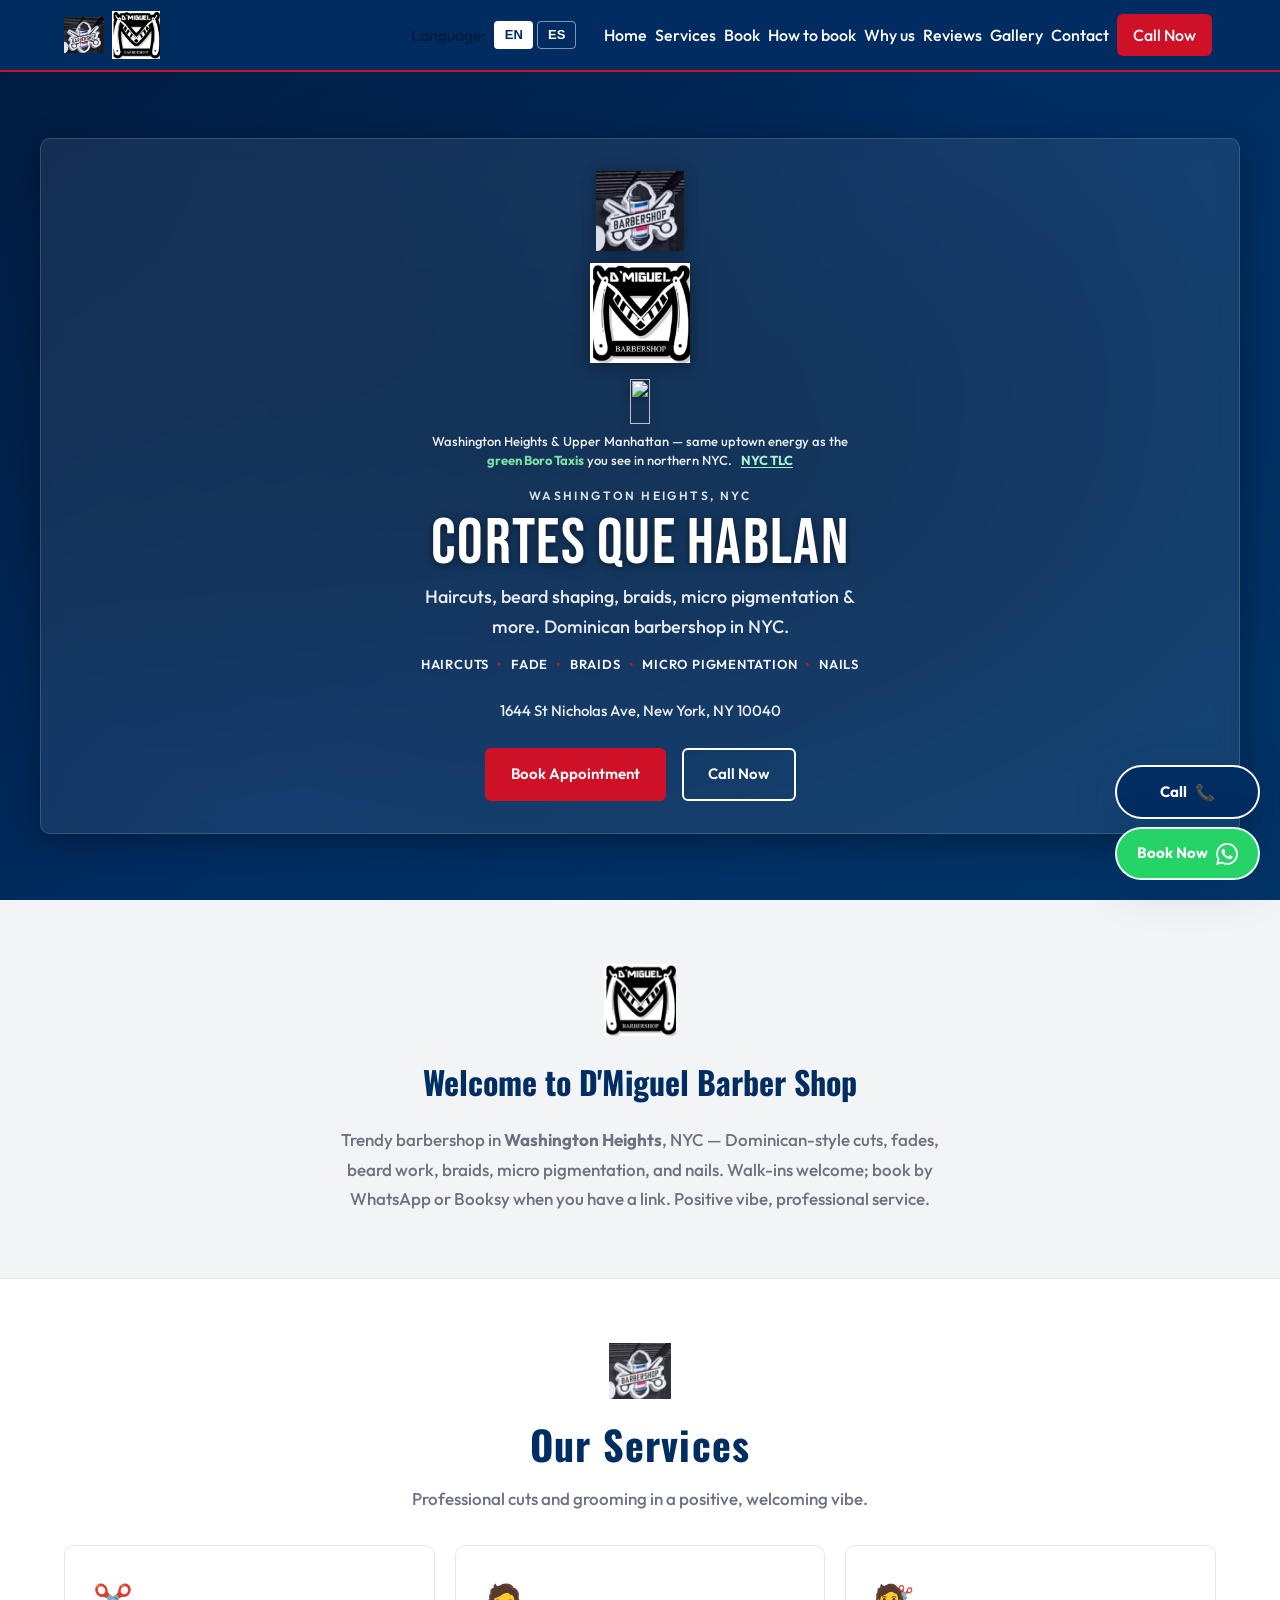
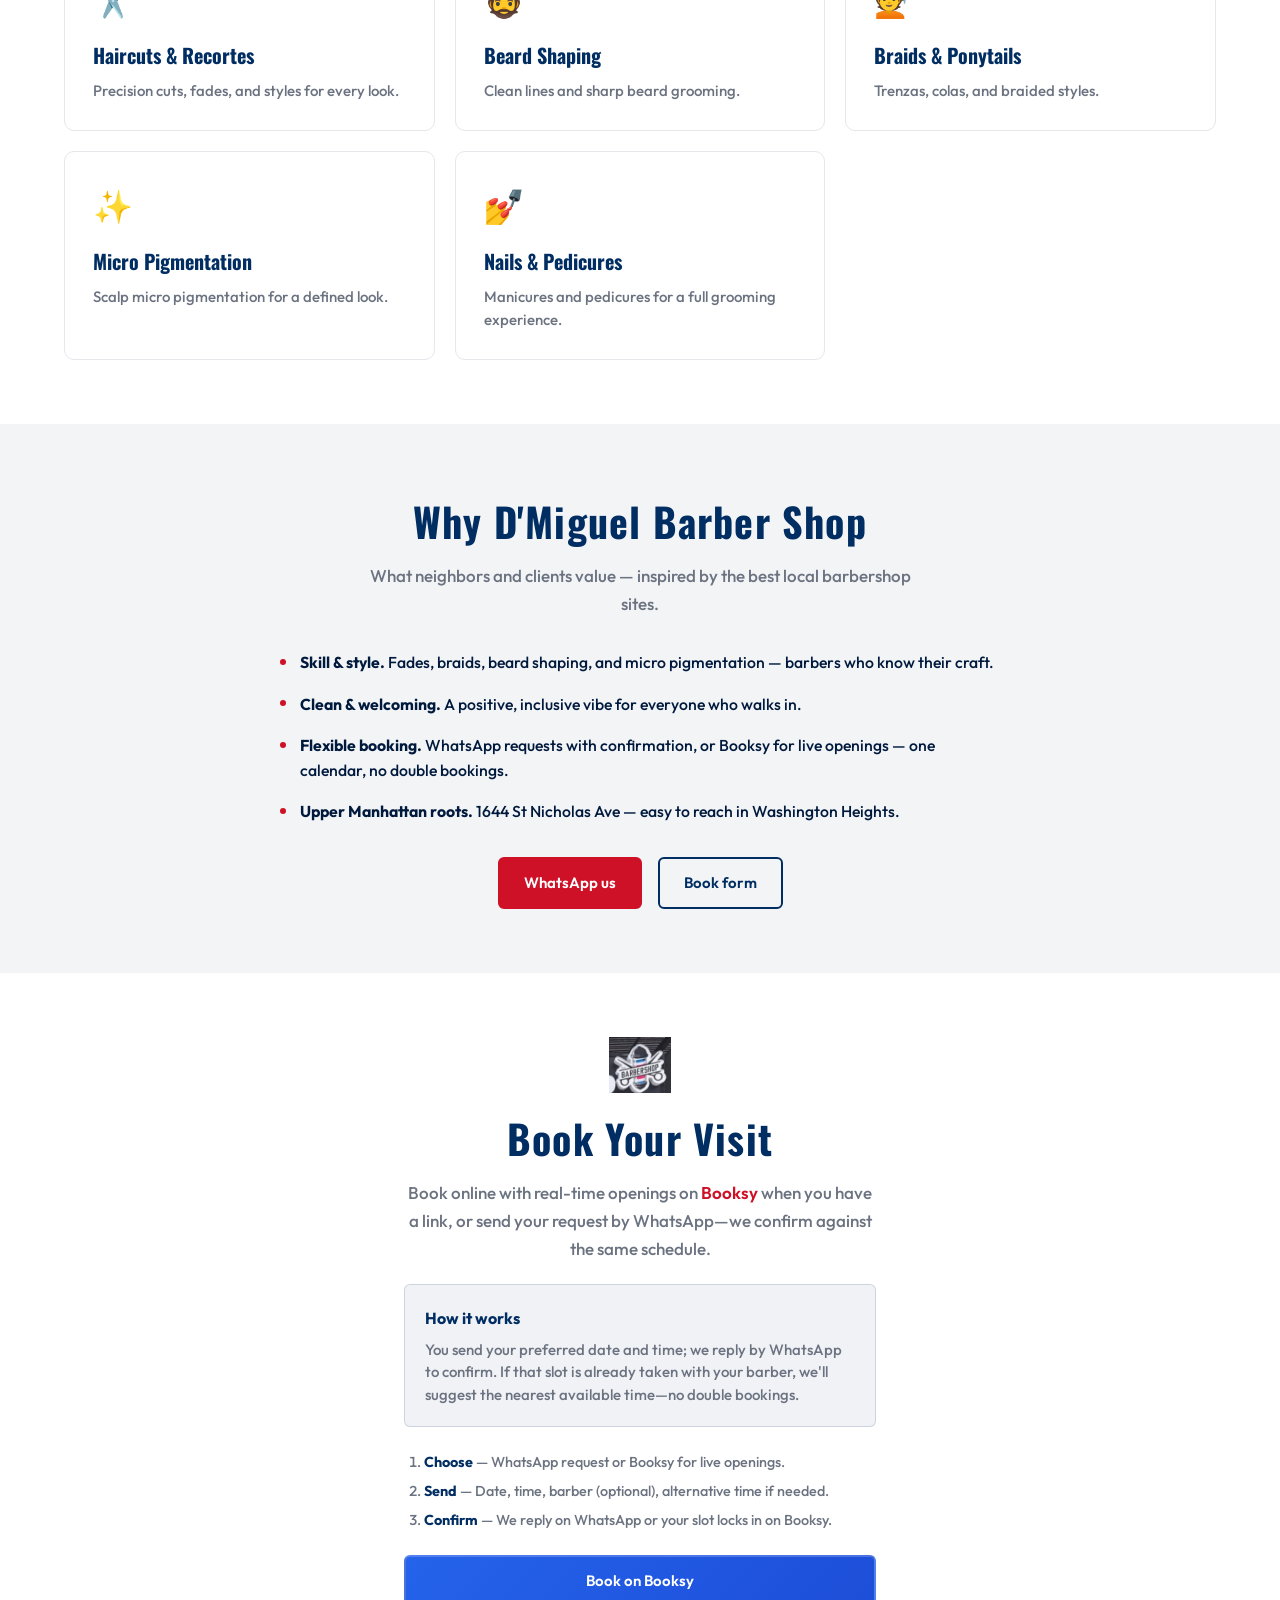
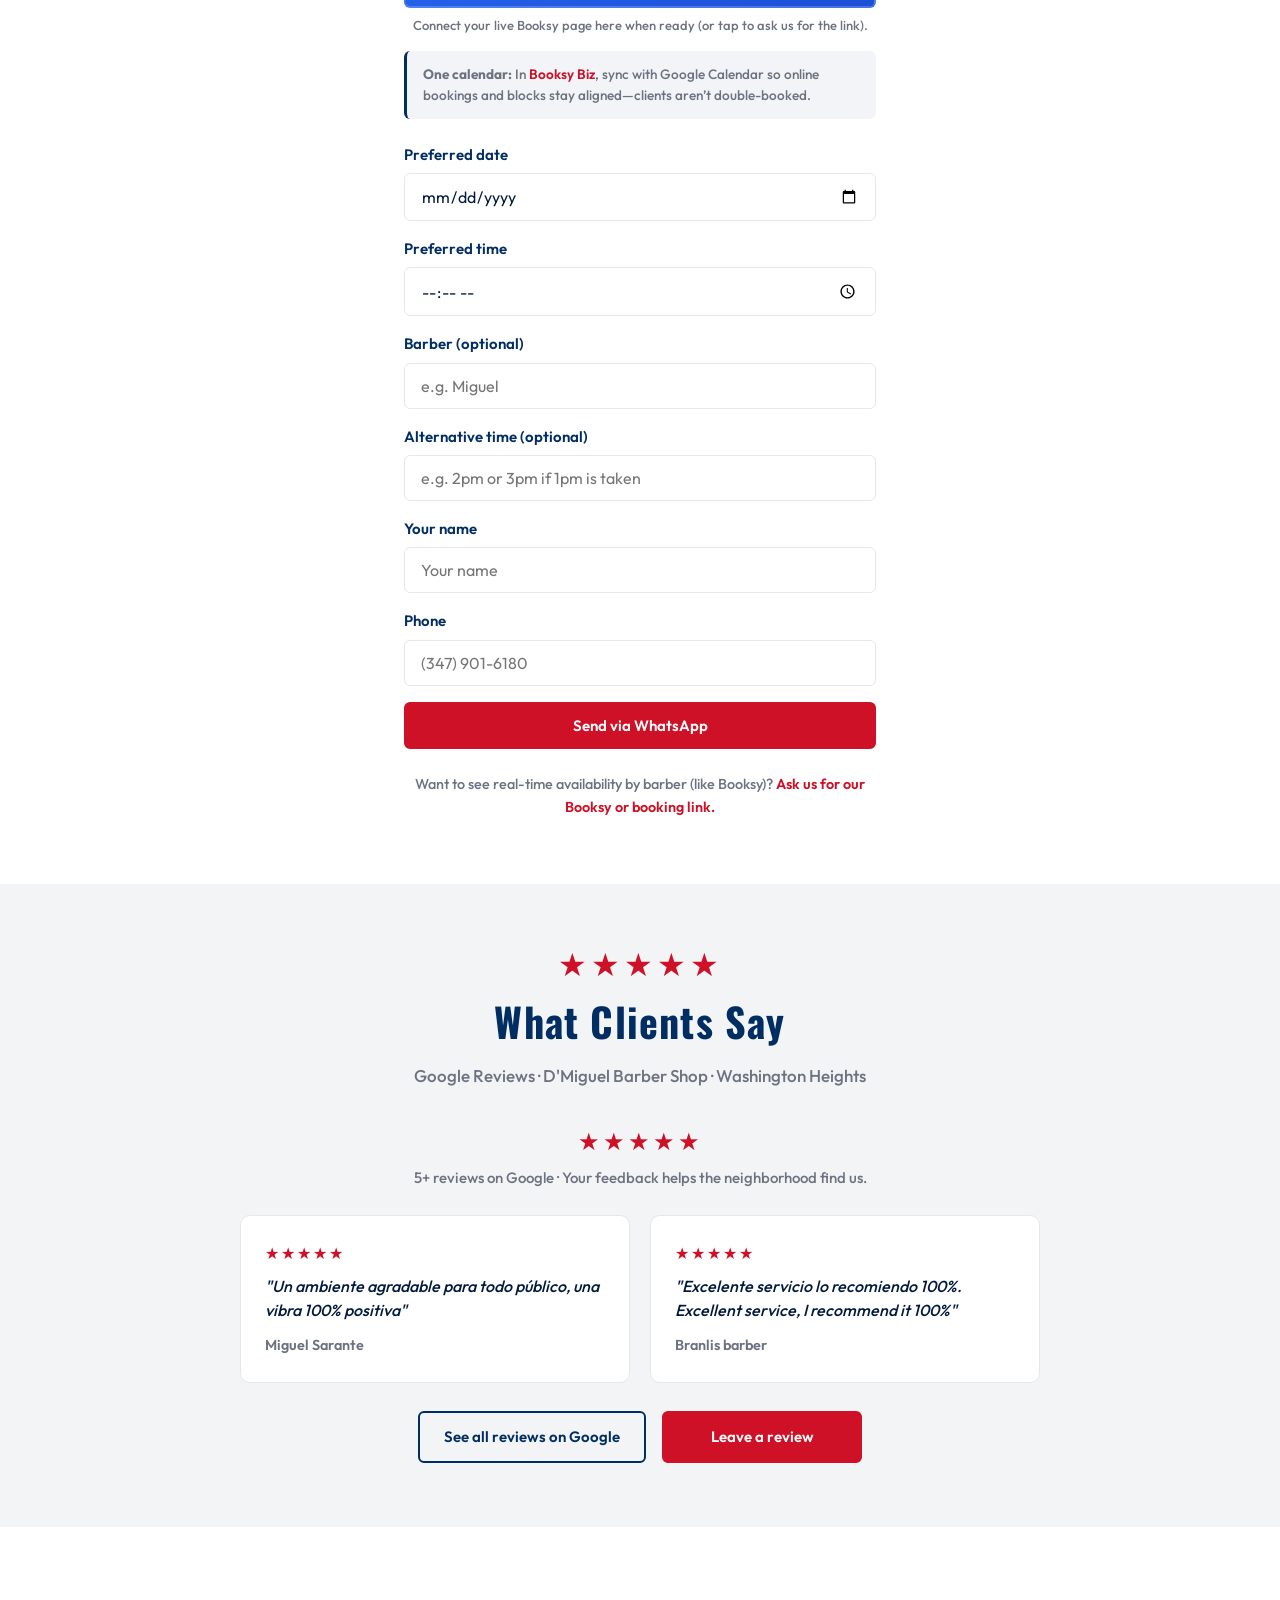
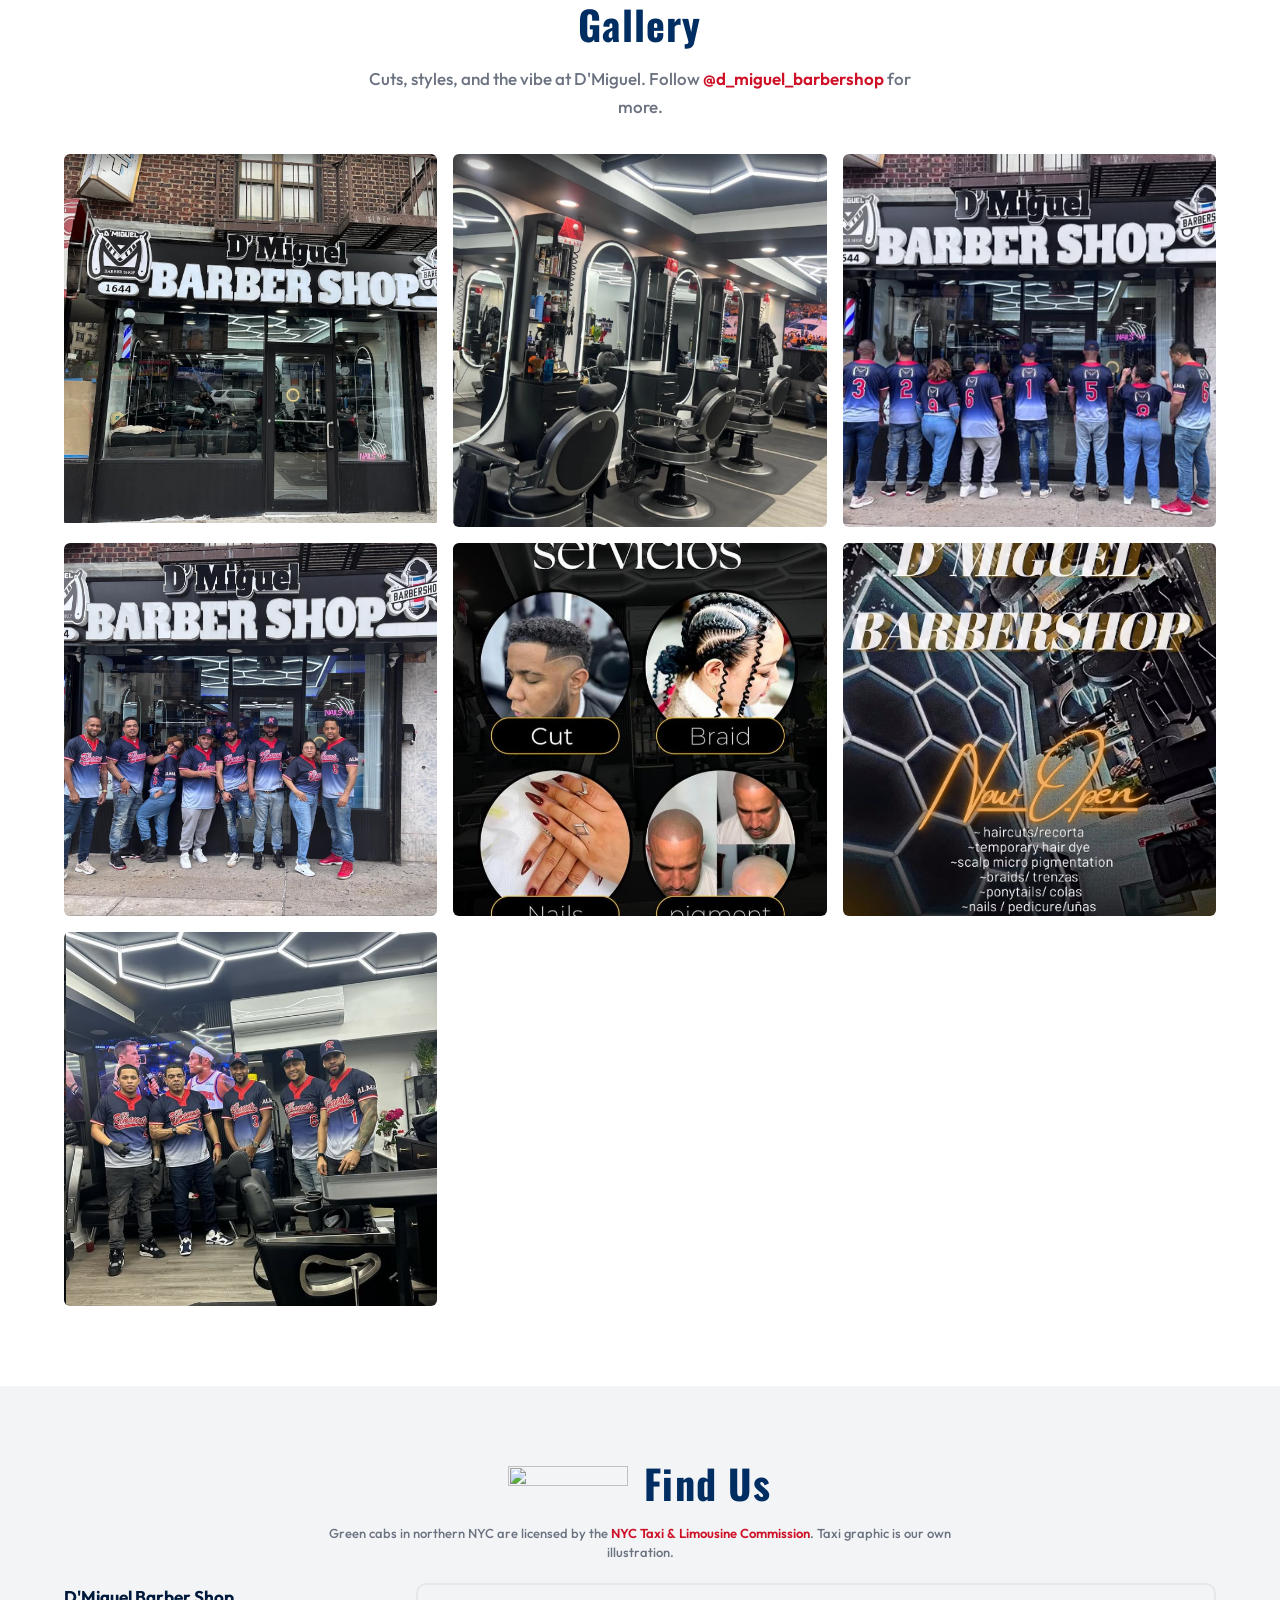
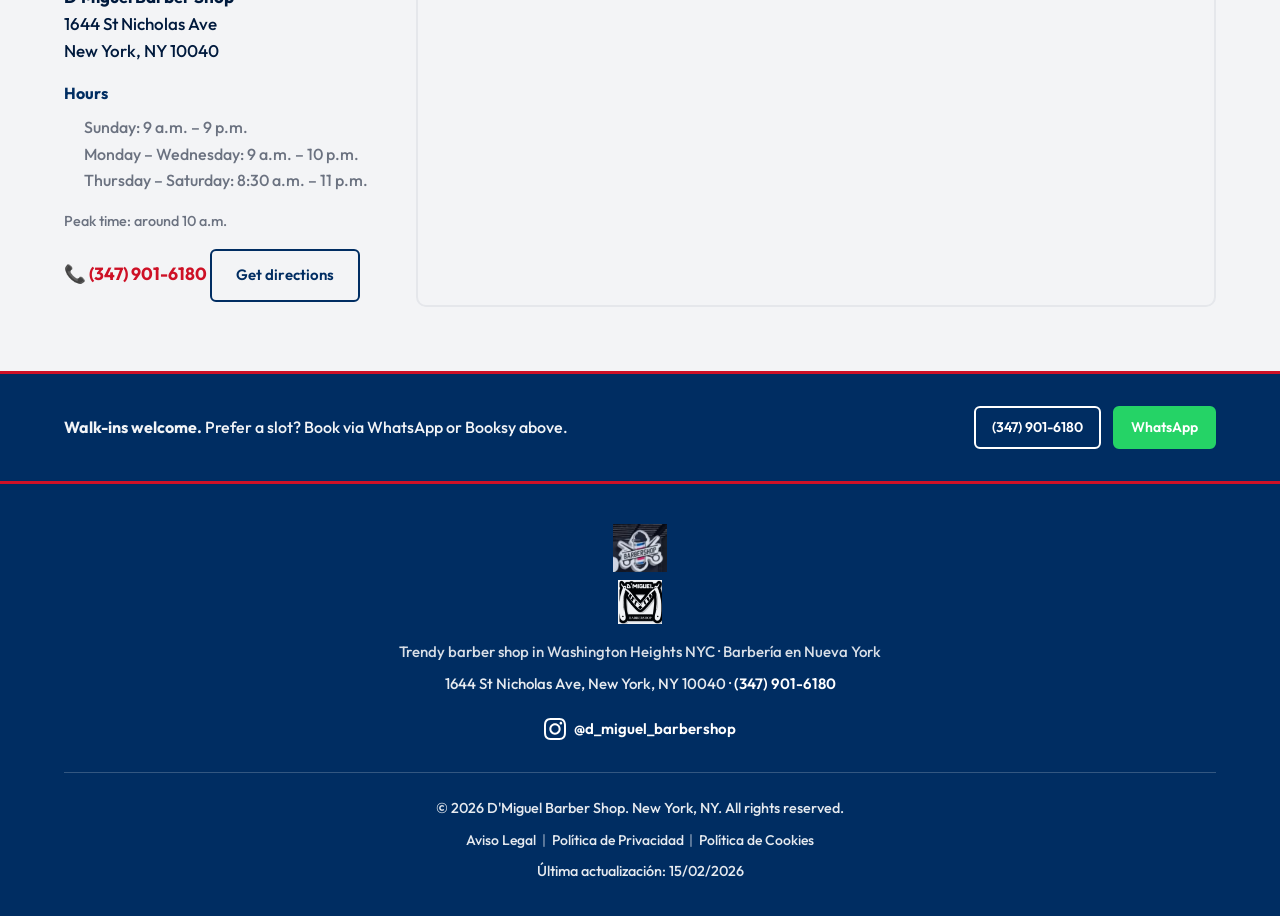
==== commit 27edc8cc: "Cambios para mejorar la pagina" ====
--- a/index.html
+++ b/index.html
@@ -2,7 +2,8 @@
 <html lang="en" data-lang="en">
 <head>
   <meta charset="UTF-8" />
-  <meta name="viewport" content="width=device-width, initial-scale=1.0" />
+  <meta name="viewport" content="width=device-width, initial-scale=1.0, viewport-fit=cover" />
+  <meta name="theme-color" content="#002d62" />
   <title>D'Miguel Barber Shop | Barbershop in Washington Heights NYC | Dominican Barbershop</title>
   <meta name="description" content="Trendy barber shop in Washington Heights NYC. Haircuts, beard shaping, micro pigmentation, braids, manicures & pedicures. Dominican barbershop. Book your fade near me." />
   <meta name="keywords" content="Barbershop in Yonkers, Barbershop in Washington Heights, Dominican Barbershop, Fade haircut near me, D'Miguel Barber Shop, Barbería en Nueva York, haircut NYC" />
@@ -11,6 +12,7 @@
   <meta name="geo.placename" content="New York" />
   <meta name="geo.position" content="40.8526;-73.9352" />
   <meta name="ICBM" content="40.8526, -73.9352" />
+  <meta name="robots" content="index, follow" />
   <link rel="canonical" href="https://dmiguelbarbershop.com/" />
   <meta property="og:type" content="website" />
   <meta property="og:title" content="D'Miguel Barber Shop | Washington Heights NYC" />
@@ -18,7 +20,11 @@
   <meta property="og:url" content="https://dmiguelbarbershop.com/" />
   <meta property="og:image" content="https://dmiguelbarbershop.com/assets/images/logo.png" />
   <meta property="og:locale" content="en_US" />
+  <meta property="og:locale:alternate" content="es_US" />
+  <link rel="preload" href="assets/images/logo.png" as="image" fetchpriority="high" />
   <link rel="icon" type="image/png" href="assets/images/favicon.png" sizes="32x32" />
+  <!-- Taxi verde (Boro NYC): ver assets/TLC-REFERENCE.txt y nyc.gov/site/tlc -->
+  <link rel="icon" type="image/svg+xml" href="assets/images/taxi-favicon.svg" />
   <link rel="apple-touch-icon" href="assets/images/logo.png" />
   <link rel="preconnect" href="https://fonts.googleapis.com" />
   <link rel="preconnect" href="https://fonts.gstatic.com" crossorigin />
@@ -27,7 +33,7 @@
   <script type="application/ld+json">
   {
     "@context": "https://schema.org",
-    "@type": "LocalBusiness",
+    "@type": "BarberShop",
     "name": "D'Miguel Barber Shop",
     "image": "assets/images/logo.png",
     "description": "Trendy barber shop in Washington Heights NYC, specializing in haircuts, beard shaping, micro pigmentation, braids, manicures, and pedicures.",
@@ -36,7 +42,13 @@
       "streetAddress": "1644 St Nicholas Ave",
       "addressLocality": "New York",
       "addressRegion": "NY",
-      "postalCode": "10040"
+      "postalCode": "10040",
+      "addressCountry": "US"
+    },
+    "areaServed": {
+      "@type": "City",
+      "name": "New York",
+      "containedInPlace": { "@type": "State", "name": "New York" }
     },
     "geo": {
       "@type": "GeoCoordinates",
@@ -60,7 +72,12 @@
       "ratingValue": "5.0",
       "reviewCount": "5",
       "bestRating": "5"
-    }
+    },
+    "review": [
+      { "@type": "Review", "author": { "@type": "Person", "name": "Miguel Sarante" }, "reviewRating": { "@type": "Rating", "ratingValue": "5" }, "reviewBody": "Un ambiente agradable para todo público, una vibra 100% positiva" },
+      { "@type": "Review", "author": { "@type": "Person", "name": "Branlis barber" }, "reviewRating": { "@type": "Rating", "ratingValue": "5" }, "reviewBody": "Excelente servicio lo recomiendo 100%. Excellent service, I recommend it 100%" }
+    ],
+    "sameAs": ["https://www.instagram.com/d_miguel_barbershop/"]
   }
   </script>
 </head>
@@ -83,11 +100,14 @@
           </div>
         </div>
         <ul class="nav-list">
+          <li><a href="#home"><span class="i18n-en">Home</span><span class="i18n-es">Inicio</span></a></li>
           <li><a href="#services"><span class="i18n-en">Services</span><span class="i18n-es">Servicios</span></a></li>
           <li><a href="#book"><span class="i18n-en">Book</span><span class="i18n-es">Reservar</span></a></li>
+          <li><a href="#how-book"><span class="i18n-en">How to book</span><span class="i18n-es">Cómo reservar</span></a></li>
+          <li><a href="#why-us"><span class="i18n-en">Why us</span><span class="i18n-es">Por qué nosotros</span></a></li>
           <li><a href="#reviews"><span class="i18n-en">Reviews</span><span class="i18n-es">Opiniones</span></a></li>
           <li><a href="#gallery"><span class="i18n-en">Gallery</span><span class="i18n-es">Galería</span></a></li>
-          <li><a href="#location"><span class="i18n-en">Location</span><span class="i18n-es">Ubicación</span></a></li>
+          <li><a href="#location"><span class="i18n-en">Contact</span><span class="i18n-es">Contacto</span></a></li>
           <li><a href="tel:+13479016180" class="nav-cta">Call Now</a></li>
         </ul>
       </div>
@@ -100,11 +120,19 @@
   </header>
 
   <main id="main">
-    <section class="hero">
+    <section id="home" class="hero">
       <div class="hero-bg"></div>
       <div class="hero-content container">
         <img src="assets/images/barber-pole-icon.png" alt="" class="hero-icon" width="80" height="80" aria-hidden="true" />
         <img src="assets/images/logo.png" alt="D'Miguel Barber Shop" class="hero-logo" width="200" height="75" />
+        <div class="hero-taxi-row">
+          <img src="assets/images/taxi-boro-green.svg" alt="" class="hero-taxi" width="160" height="45" aria-hidden="true" />
+          <p class="hero-taxi-caption">
+            <span class="i18n-en">Washington Heights &amp; Upper Manhattan — same uptown energy as the <strong>green Boro Taxis</strong> you see in northern NYC.</span>
+            <span class="i18n-es">Washington Heights y el norte de Manhattan — la misma energía que los <strong>taxis verdes</strong> del norte de la ciudad.</span>
+            <a href="https://www.nyc.gov/site/tlc/index.page" target="_blank" rel="noopener noreferrer" class="tlc-link">NYC TLC</a>
+          </p>
+        </div>
         <p class="hero-location">Washington Heights, NYC</p>
         <h1 class="hero-title">Cortes que hablan</h1>
         <p class="hero-subtitle">Haircuts, beard shaping, braids, micro pigmentation & more. Dominican barbershop in NYC.</p>
@@ -124,6 +152,14 @@
           <a href="#book" class="btn btn-primary"><span class="i18n-en">Book Appointment</span><span class="i18n-es">Reservar cita</span></a>
           <a href="tel:+13479016180" class="btn btn-secondary">Call Now</a>
         </div>
+      </div>
+    </section>
+
+    <section class="section intro" aria-labelledby="intro-heading">
+      <div class="container">
+        <img src="assets/images/logo.png" alt="" class="intro-logo" width="200" height="75" loading="eager" />
+        <h2 id="intro-heading" class="intro-title"><span class="i18n-en">Welcome to D'Miguel Barber Shop</span><span class="i18n-es">Bienvenido a D'Miguel Barber Shop</span></h2>
+        <p class="intro-text"><span class="i18n-en">Trendy barbershop in <strong>Washington Heights</strong>, NYC — Dominican-style cuts, fades, beard work, braids, micro pigmentation, and nails. Walk-ins welcome; book by WhatsApp or Booksy when you have a link. Positive vibe, professional service.</span><span class="i18n-es">Barbería de moda en <strong>Washington Heights</strong>, NYC — cortes dominicanos, fades, barba, trenzas, micropigmentación y uñas. Sin cita bienvenidos; reserva por WhatsApp o Booksy cuando tengas el enlace. Buena vibra y servicio profesional.</span></p>
       </div>
     </section>
 
@@ -162,14 +198,42 @@
       </div>
     </section>
 
+    <section id="why-us" class="section section-why">
+      <div class="container">
+        <h2 class="section-title"><span class="i18n-en">Why D'Miguel Barber Shop</span><span class="i18n-es">Por qué D'Miguel Barber Shop</span></h2>
+        <p class="section-subtitle"><span class="i18n-en">What neighbors and clients value — inspired by the best local barbershop sites.</span><span class="i18n-es">Lo que valoran vecinos y clientes — como las mejores barberías del barrio.</span></p>
+        <ul class="why-list">
+          <li><span class="i18n-en"><strong>Skill &amp; style.</strong> Fades, braids, beard shaping, and micro pigmentation — barbers who know their craft.</span><span class="i18n-es"><strong>Técnica y estilo.</strong> Fades, trenzas, barba y micropigmentación — barberos que dominan el oficio.</span></li>
+          <li><span class="i18n-en"><strong>Clean &amp; welcoming.</strong> A positive, inclusive vibe for everyone who walks in.</span><span class="i18n-es"><strong>Limpieza y buen ambiente.</strong> Vibra positiva e inclusiva para todos.</span></li>
+          <li><span class="i18n-en"><strong>Flexible booking.</strong> WhatsApp requests with confirmation, or Booksy for live openings — one calendar, no double bookings.</span><span class="i18n-es"><strong>Reservas flexibles.</strong> WhatsApp con confirmación, o Booksy para huecos libres — un calendario, sin dobles reservas.</span></li>
+          <li><span class="i18n-en"><strong>Upper Manhattan roots.</strong> 1644 St Nicholas Ave — easy to reach in Washington Heights.</span><span class="i18n-es"><strong>Raíces en el norte de Manhattan.</strong> 1644 St Nicholas Ave — fácil de llegar en Washington Heights.</span></li>
+        </ul>
+        <div class="section-cta-row">
+          <a href="https://wa.me/13479016180?text=Hi%2C%20I%27d%20like%20to%20book%20at%20D%27Miguel%20Barber%20Shop" class="btn btn-primary" target="_blank" rel="noopener"><span class="i18n-en">WhatsApp us</span><span class="i18n-es">Escríbenos por WhatsApp</span></a>
+          <a href="#book" class="btn btn-outline"><span class="i18n-en">Book form</span><span class="i18n-es">Formulario de reserva</span></a>
+        </div>
+      </div>
+    </section>
+
     <section id="book" class="section booking">
       <div class="container">
         <img src="assets/images/barber-pole-icon.png" alt="" class="section-icon" width="56" height="56" aria-hidden="true" />
         <h2 class="section-title"><span class="i18n-en">Book Your Visit</span><span class="i18n-es">Reserva tu visita</span></h2>
-        <div class="how-it-works">
+        <p class="section-subtitle booking-lead"><span class="i18n-en">Book online with real-time openings on <a href="https://booksy.com/" target="_blank" rel="noopener">Booksy</a> when you have a link, or send your request by WhatsApp—we confirm against the same schedule.</span><span class="i18n-es">Reserva con horarios en vivo en <a href="https://booksy.com/" target="_blank" rel="noopener">Booksy</a> cuando tengas el enlace, o envía tu solicitud por WhatsApp: confirmamos con el mismo calendario.</span></p>
+        <div class="how-it-works" id="how-book">
           <p class="how-it-works-title"><span class="i18n-en">How it works</span><span class="i18n-es">Cómo funciona</span></p>
           <p class="how-it-works-text"><span class="i18n-en">You send your preferred date and time; we reply by WhatsApp to confirm. If that slot is already taken with your barber, we'll suggest the nearest available time—no double bookings.</span><span class="i18n-es">Envías fecha y hora preferidas; te respondemos por WhatsApp para confirmar. Si ese hueco ya está ocupado con tu barbero, te sugerimos la hora disponible más cercana.</span></p>
         </div>
+        <ol class="how-to-steps" aria-label="Booking steps">
+          <li><span class="i18n-en"><strong>Choose</strong> — WhatsApp request or Booksy for live openings.</span><span class="i18n-es"><strong>Elige</strong> — WhatsApp o Booksy para ver huecos libres.</span></li>
+          <li><span class="i18n-en"><strong>Send</strong> — Date, time, barber (optional), alternative time if needed.</span><span class="i18n-es"><strong>Envía</strong> — Fecha, hora, barbero (opcional), hora alternativa.</span></li>
+          <li><span class="i18n-en"><strong>Confirm</strong> — We reply on WhatsApp or your slot locks in on Booksy.</span><span class="i18n-es"><strong>Confirma</strong> — Te respondemos por WhatsApp o la cita queda en Booksy.</span></li>
+        </ol>
+        <div class="booking-booksy-panel">
+          <a href="https://wa.me/13479016180?text=Hi%2C%20please%20send%20your%20Booksy%20booking%20link." class="btn btn-booksy btn-block" id="booking-booksy-link" target="_blank" rel="noopener" data-booksy-url="https://booksy.com/en-us"><span class="booksy-btn-text">Book on Booksy</span></a>
+          <p class="booking-booksy-caption"><span class="i18n-en">Connect your live Booksy page here when ready (or tap to ask us for the link).</span><span class="i18n-es">Conecta aquí tu página Booksy cuando la tengas (o pídenos el enlace).</span></p>
+        </div>
+        <p class="booking-sync-note" role="note"><span class="i18n-en"><strong>One calendar:</strong> In <a href="https://booksy.com/en-us/for-business" target="_blank" rel="noopener">Booksy Biz</a>, sync with Google Calendar so online bookings and blocks stay aligned—clients aren’t double-booked.</span><span class="i18n-es"><strong>Un solo calendario:</strong> En Booksy Biz puedes sincronizar con Google Calendar para evitar dobles reservas.</span></p>
         <form class="booking-form" id="booking-form">
           <label for="date">Preferred date</label>
           <input type="date" id="date" name="date" required />
@@ -199,23 +263,27 @@
 
     <section id="reviews" class="section reviews">
       <div class="container">
+        <p class="reviews-badge" aria-hidden="true">★★★★★</p>
         <h2 class="section-title"><span class="i18n-en">What Clients Say</span><span class="i18n-es">Lo que dicen los clientes</span></h2>
-        <p class="section-subtitle">Google Reviews · D'Miguel Barber Shop</p>
+        <p class="section-subtitle"><span class="i18n-en">Google Reviews · D'Miguel Barber Shop · Washington Heights</span><span class="i18n-es">Opiniones en Google · D'Miguel Barber Shop · Washington Heights</span></p>
         <div class="reviews-stars" aria-label="Rating 5 out of 5">★★★★★</div>
-        <p class="reviews-summary">5+ opinions on Google · Barbería en Nueva York</p>
-        <ul class="reviews-list">
-          <li class="review-card">
-            <div class="review-stars">★★★★★</div>
+        <p class="reviews-summary"><span class="i18n-en">5+ reviews on Google · Your feedback helps the neighborhood find us.</span><span class="i18n-es">Más de 5 opiniones en Google · Tu reseña ayuda a que el barrio nos encuentre.</span></p>
+        <div class="reviews-grid">
+          <blockquote class="review-card">
+            <div class="review-stars" aria-hidden="true">★★★★★</div>
             <p class="review-text">"Un ambiente agradable para todo público, una vibra 100% positiva"</p>
-            <p class="review-author">— Miguel Sarante</p>
-          </li>
-          <li class="review-card">
-            <div class="review-stars">★★★★★</div>
+            <footer class="review-meta"><cite class="review-author">Miguel Sarante</cite></footer>
+          </blockquote>
+          <blockquote class="review-card">
+            <div class="review-stars" aria-hidden="true">★★★★★</div>
             <p class="review-text">"Excelente servicio lo recomiendo 100%. Excellent service, I recommend it 100%"</p>
-            <p class="review-author">— Branlis barber</p>
-          </li>
-        </ul>
-        <a href="https://www.google.com/maps/place/D'Miguel+Barber+Shop" target="_blank" rel="noopener" class="btn btn-outline">See all reviews on Google</a>
+            <footer class="review-meta"><cite class="review-author">Branlis barber</cite></footer>
+          </blockquote>
+        </div>
+        <div class="reviews-cta-row">
+          <a href="https://www.google.com/maps/search/?api=1&amp;query=D%27Miguel+Barber+Shop+1644+St+Nicholas+Ave+New+York+NY+10040" target="_blank" rel="noopener" class="btn btn-outline"><span class="i18n-en">See all reviews on Google</span><span class="i18n-es">Ver todas las opiniones en Google</span></a>
+          <a href="https://www.google.com/maps/search/?api=1&amp;query=D%27Miguel+Barber+Shop+1644+St+Nicholas+Ave+New+York+NY+10040" target="_blank" rel="noopener" class="btn btn-primary"><span class="i18n-en">Leave a review</span><span class="i18n-es">Deja tu reseña</span></a>
+        </div>
       </div>
     </section>
 
@@ -258,7 +326,11 @@
 
     <section id="location" class="section location">
       <div class="container">
-        <h2 class="section-title"><span class="i18n-en">Find Us</span><span class="i18n-es">Dónde estamos</span></h2>
+        <div class="location-header-row">
+          <img src="assets/images/taxi-boro-green.svg" alt="" class="location-taxi" width="120" height="34" aria-hidden="true" />
+          <h2 class="section-title"><span class="i18n-en">Find Us</span><span class="i18n-es">Dónde estamos</span></h2>
+        </div>
+        <p class="location-tlc-note"><span class="i18n-en">Green cabs in northern NYC are licensed by the <a href="https://www.nyc.gov/site/tlc/index.page" target="_blank" rel="noopener noreferrer">NYC Taxi &amp; Limousine Commission</a>. Taxi graphic is our own illustration.</span><span class="i18n-es">Los taxis verdes del norte de NYC están regulados por la <a href="https://www.nyc.gov/site/tlc/index.page" target="_blank" rel="noopener noreferrer">TLC de Nueva York</a>. El dibujo del taxi es ilustración propia.</span></p>
         <div class="location-content">
           <div class="location-info">
             <p class="location-address">
@@ -291,6 +363,16 @@
         </div>
       </div>
     </section>
+
+    <section id="contact" class="section section-contact-strip" aria-label="Contact quick links">
+      <div class="container contact-strip-inner">
+        <p class="contact-strip-text"><span class="i18n-en"><strong>Walk-ins welcome.</strong> Prefer a slot? Book via WhatsApp or Booksy above.</span><span class="i18n-es"><strong>Sin cita bienvenidos.</strong> ¿Prefieres horario? Reserva por WhatsApp o Booksy arriba.</span></p>
+        <div class="contact-strip-actions">
+          <a href="tel:+13479016180" class="btn btn-outline btn-sm">(347) 901-6180</a>
+          <a href="https://wa.me/13479016180" class="btn btn-primary btn-sm" target="_blank" rel="noopener">WhatsApp</a>
+        </div>
+      </div>
+    </section>
   </main>
 
   <footer class="footer">
@@ -319,9 +401,15 @@
     </div>
   </footer>
 
-  <div class="float-actions">
-    <a href="tel:+13479016180" class="float-btn float-call" aria-label="Call Now">📞 Call</a>
-    <a href="https://wa.me/13479016180" class="float-btn float-whatsapp" aria-label="Chat on WhatsApp" target="_blank" rel="noopener">WhatsApp</a>
+  <div class="float-actions" role="group" aria-label="Quick contact">
+    <a href="tel:+13479016180" class="float-btn float-call" aria-label="Call Now">
+      <span class="float-btn-label">Call</span>
+      <span class="float-btn-emoji" aria-hidden="true">📞</span>
+    </a>
+    <a href="https://wa.me/13479016180?text=Hi%2C%20I%27d%20like%20to%20book%20at%20D%27Miguel%20Barber%20Shop" class="float-btn float-whatsapp" aria-label="Book Now on WhatsApp" target="_blank" rel="noopener">
+      <span class="float-btn-label">Book Now</span>
+      <svg class="whatsapp-float-svg" xmlns="http://www.w3.org/2000/svg" viewBox="0 0 24 24" fill="currentColor" width="22" height="22" aria-hidden="true"><path d="M17.472 14.382c-.297-.149-1.758-.867-2.03-.967-.273-.099-.471-.148-.67.15-.197.297-.767.966-.94 1.164-.173.199-.347.223-.644.075-.297-.15-1.255-.463-2.39-1.475-.883-.788-1.48-1.761-1.653-2.059-.173-.297-.018-.458.13-.606.134-.133.298-.347.446-.52.149-.174.198-.298.298-.497.099-.198.05-.371-.025-.52-.075-.149-.669-1.612-.916-2.207-.242-.579-.487-.5-.669-.51-.173-.008-.371-.01-.57-.01-.198 0-.52.074-.792.372-.272.297-1.04 1.016-1.04 2.479 0 1.462 1.065 2.875 1.213 3.074.149.198 2.096 3.2 5.077 4.487.709.306 1.262.489 1.694.625.712.227 1.36.195 1.871.118.571-.085 1.758-.719 2.006-1.413.248-.694.248-1.289.173-1.413-.074-.124-.272-.198-.57-.347m-5.421 7.403h-.004a9.87 9.87 0 01-5.031-1.378l-.361-.214-3.741.982.998-3.648-.235-.374a9.86 9.86 0 01-1.51-5.26c.001-5.45 4.436-9.884 9.888-9.884 2.64 0 5.122 1.03 6.988 2.898a9.825 9.825 0 012.893 6.994c-.003 5.45-4.437 9.884-9.885 9.884m8.413-18.297A11.815 11.815 0 0012.05 0C5.495 0 .16 5.335.157 11.892c0 2.096.547 4.142 1.588 5.945L.057 24l6.305-1.654a11.882 11.882 0 005.683 1.448h.005c6.554 0 11.89-5.335 11.893-11.893a11.821 11.821 0 00-3.48-8.413z"/></svg>
+    </a>
   </div>
 
   <script src="script.js"></script>
--- a/styles.css
+++ b/styles.css
@@ -346,6 +346,40 @@
   filter: drop-shadow(0 2px 8px rgba(0,0,0,0.4));
 }
 
+.hero-taxi-row {
+  display: flex;
+  flex-direction: column;
+  align-items: center;
+  gap: 0.5rem;
+  margin: 0 auto 1rem;
+  max-width: 420px;
+}
+.hero-taxi {
+  width: auto;
+  height: clamp(36px, 10vw, 45px);
+  filter: drop-shadow(0 2px 6px rgba(0,0,0,0.35));
+}
+.hero-taxi-caption {
+  margin: 0;
+  font-size: 0.8125rem;
+  line-height: 1.45;
+  color: rgba(255,255,255,0.92);
+}
+.hero-taxi-caption strong {
+  color: #7ee0a8;
+}
+.tlc-link {
+  display: inline-block;
+  margin-left: 0.35rem;
+  font-weight: 700;
+  color: #a7f3d0;
+  text-decoration: underline;
+  text-underline-offset: 2px;
+}
+.tlc-link:hover {
+  color: var(--white);
+}
+
 .hero-title {
   font-family: var(--font-hero);
   font-size: clamp(2rem, 8vw, 4rem);
@@ -503,6 +537,73 @@
 }
 .section-subtitle a:hover {
   text-decoration: underline;
+}
+
+/* ----- Intro (El Cache10 style) ----- */
+.intro {
+  background: var(--white);
+  border-bottom: 1px solid var(--gray-border);
+  text-align: center;
+}
+.intro-logo {
+  margin: 0 auto 1.25rem;
+  height: 72px;
+  width: auto;
+  object-fit: contain;
+}
+.intro-title {
+  font-family: var(--font-display);
+  font-size: clamp(1.5rem, 3.5vw, 2rem);
+  font-weight: 700;
+  color: var(--blue);
+  margin: 0 0 1rem;
+}
+.intro-text {
+  max-width: 640px;
+  margin: 0 auto;
+  font-size: 1.0625rem;
+  line-height: 1.75;
+  color: var(--gray);
+}
+
+/* ----- Why us (Los Taxistas style) ----- */
+.section-why {
+  background: var(--white);
+}
+.why-list {
+  list-style: none;
+  margin: 0 auto 2rem;
+  padding: 0;
+  max-width: 720px;
+}
+.why-list li {
+  position: relative;
+  padding-left: 1.25rem;
+  margin-bottom: 1rem;
+  font-size: 0.9875rem;
+  line-height: 1.6;
+  color: var(--blue-dark);
+}
+.why-list li::before {
+  content: '';
+  position: absolute;
+  left: 0;
+  top: 0.55em;
+  width: 6px;
+  height: 6px;
+  background: var(--red);
+  border-radius: 50%;
+}
+.section-cta-row {
+  display: flex;
+  flex-wrap: wrap;
+  gap: 1rem;
+  justify-content: center;
+  align-items: center;
+}
+.btn-sm {
+  padding: 0.5rem 1rem;
+  font-size: 0.875rem;
 }
 
 /* ----- Services ----- */
@@ -602,6 +703,63 @@
   line-height: 1.5;
 }
 
+.booking-lead {
+  text-align: center;
+  margin-bottom: 1.25rem !important;
+}
+.booking-lead a {
+  color: var(--red);
+  font-weight: 600;
+}
+
+.how-to-steps {
+  margin: 0 0 1.5rem;
+  padding-left: 1.25rem;
+  color: var(--gray);
+  font-size: 0.9rem;
+  line-height: 1.55;
+}
+.how-to-steps li {
+  margin-bottom: 0.4rem;
+}
+.how-to-steps strong {
+  color: var(--blue);
+}
+
+.booking-booksy-panel {
+  margin-bottom: 1rem;
+}
+.btn-booksy {
+  background: linear-gradient(135deg, #2563eb 0%, #1d4ed8 100%);
+  color: var(--white);
+  border: 2px solid rgba(255,255,255,0.2);
+}
+.btn-booksy:hover {
+  filter: brightness(1.08);
+  color: var(--white);
+}
+.booking-booksy-caption {
+  margin: 0.5rem 0 0;
+  font-size: 0.8125rem;
+  color: var(--gray);
+  text-align: center;
+  line-height: 1.45;
+}
+.booking-sync-note {
+  font-size: 0.85rem;
+  color: var(--gray);
+  line-height: 1.5;
+  margin: 0 0 1.5rem;
+  padding: 0.85rem 1rem;
+  background: rgba(0, 45, 98, 0.05);
+  border-radius: var(--radius);
+  border-left: 3px solid var(--blue);
+}
+.booking-sync-note a {
+  color: var(--red);
+  font-weight: 600;
+}
+
 .booking-form label {
   display: block;
   font-weight: 600;
@@ -639,6 +797,15 @@
 }
 
 /* ----- Reviews ----- */
+.reviews-badge {
+  font-size: 2rem;
+  letter-spacing: 4px;
+  color: var(--red);
+  text-align: center;
+  margin: 0 0 0.5rem;
+  line-height: 1;
+}
+
 .reviews-stars {
   font-size: 1.5rem;
   letter-spacing: 3px;
@@ -654,12 +821,20 @@
   font-size: 0.9375rem;
 }
 
-.reviews-list {
-  list-style: none;
-  margin: 0 0 1.5rem;
-  padding: 0;
+.reviews-grid {
   display: grid;
-  gap: 1rem;
+  grid-template-columns: 1fr;
+  gap: 1.25rem;
+  margin: 0 0 1.75rem;
+  max-width: 800px;
+  margin-left: auto;
+  margin-right: auto;
+}
+
+@media (min-width: 640px) {
+  .reviews-grid {
+    grid-template-columns: repeat(2, 1fr);
+  }
 }
 
 .review-card {
@@ -668,6 +843,10 @@
   border-radius: var(--radius-lg);
   padding: 1.5rem;
   transition: box-shadow var(--transition);
+  margin: 0;
+}
+blockquote.review-card {
+  quotes: none;
 }
 .review-card:hover {
   box-shadow: var(--shadow-sm);
@@ -686,18 +865,79 @@
   line-height: 1.5;
 }
 
-.review-author {
+.review-meta {
   margin: 0;
   font-size: 0.9rem;
   color: var(--gray);
+}
+.review-meta cite {
   font-style: normal;
-}
-
-.reviews .btn-outline {
-  display: block;
-  text-align: center;
-  max-width: 280px;
-  margin: 0 auto;
+  font-weight: 600;
+}
+
+.reviews-cta-row {
+  display: flex;
+  flex-wrap: wrap;
+  gap: 1rem;
+  justify-content: center;
+  align-items: center;
+}
+.reviews-cta-row .btn {
+  min-width: 200px;
+  text-align: center;
+}
+
+/* ----- Contact strip (Los Taxistas) ----- */
+.section-contact-strip {
+  background: var(--blue);
+  color: var(--white);
+  padding: 2rem 0;
+  border-top: 3px solid var(--red);
+}
+.contact-strip-inner {
+  display: flex;
+  flex-direction: column;
+  gap: 1.25rem;
+  align-items: center;
+  text-align: center;
+}
+@media (min-width: 768px) {
+  .contact-strip-inner {
+    flex-direction: row;
+    justify-content: space-between;
+    text-align: left;
+  }
+}
+.contact-strip-text {
+  margin: 0;
+  font-size: 1rem;
+  line-height: 1.5;
+  max-width: 520px;
+  color: rgba(255,255,255,0.95);
+}
+.contact-strip-actions {
+  display: flex;
+  flex-wrap: wrap;
+  gap: 0.75rem;
+  justify-content: center;
+}
+.section-contact-strip .btn-outline {
+  border-color: var(--white);
+  color: var(--white);
+}
+.section-contact-strip .btn-outline:hover {
+  background: var(--white);
+  color: var(--blue);
+}
+.section-contact-strip .btn-primary {
+  background: #25d366;
+  border-color: #25d366;
+  color: var(--white);
+}
+.section-contact-strip .btn-primary:hover {
+  background: #20bd5a;
+  border-color: #20bd5a;
+  color: var(--white);
 }
 
 /* ----- Gallery ----- */
@@ -983,6 +1223,55 @@
   color: var(--white);
   background: #20bd5a;
 }
+.float-btn-label {
+  white-space: nowrap;
+}
+.float-btn-emoji {
+  font-size: 1rem;
+}
+.whatsapp-float-svg {
+  flex-shrink: 0;
+}
+
+@media (max-width: 480px) {
+  .float-btn .float-btn-label {
+    display: none;
+  }
+  .float-call .float-btn-label {
+    display: inline;
+  }
+  .float-call .float-btn-emoji {
+    display: none;
+  }
+}
+
+/* Location: taxi + TLC note */
+.location-header-row {
+  display: flex;
+  align-items: center;
+  justify-content: center;
+  gap: 1rem;
+  flex-wrap: wrap;
+  margin-bottom: 0.5rem;
+}
+.location-header-row .section-title {
+  margin: 0;
+}
+.location-taxi {
+  flex-shrink: 0;
+}
+.location-tlc-note {
+  text-align: center;
+  font-size: 0.8125rem;
+  color: var(--gray);
+  max-width: 640px;
+  margin: 0 auto 1.25rem;
+  line-height: 1.5;
+}
+.location-tlc-note a {
+  color: var(--red);
+  font-weight: 600;
+}
 
 @media (max-width: 768px) {
   .footer {
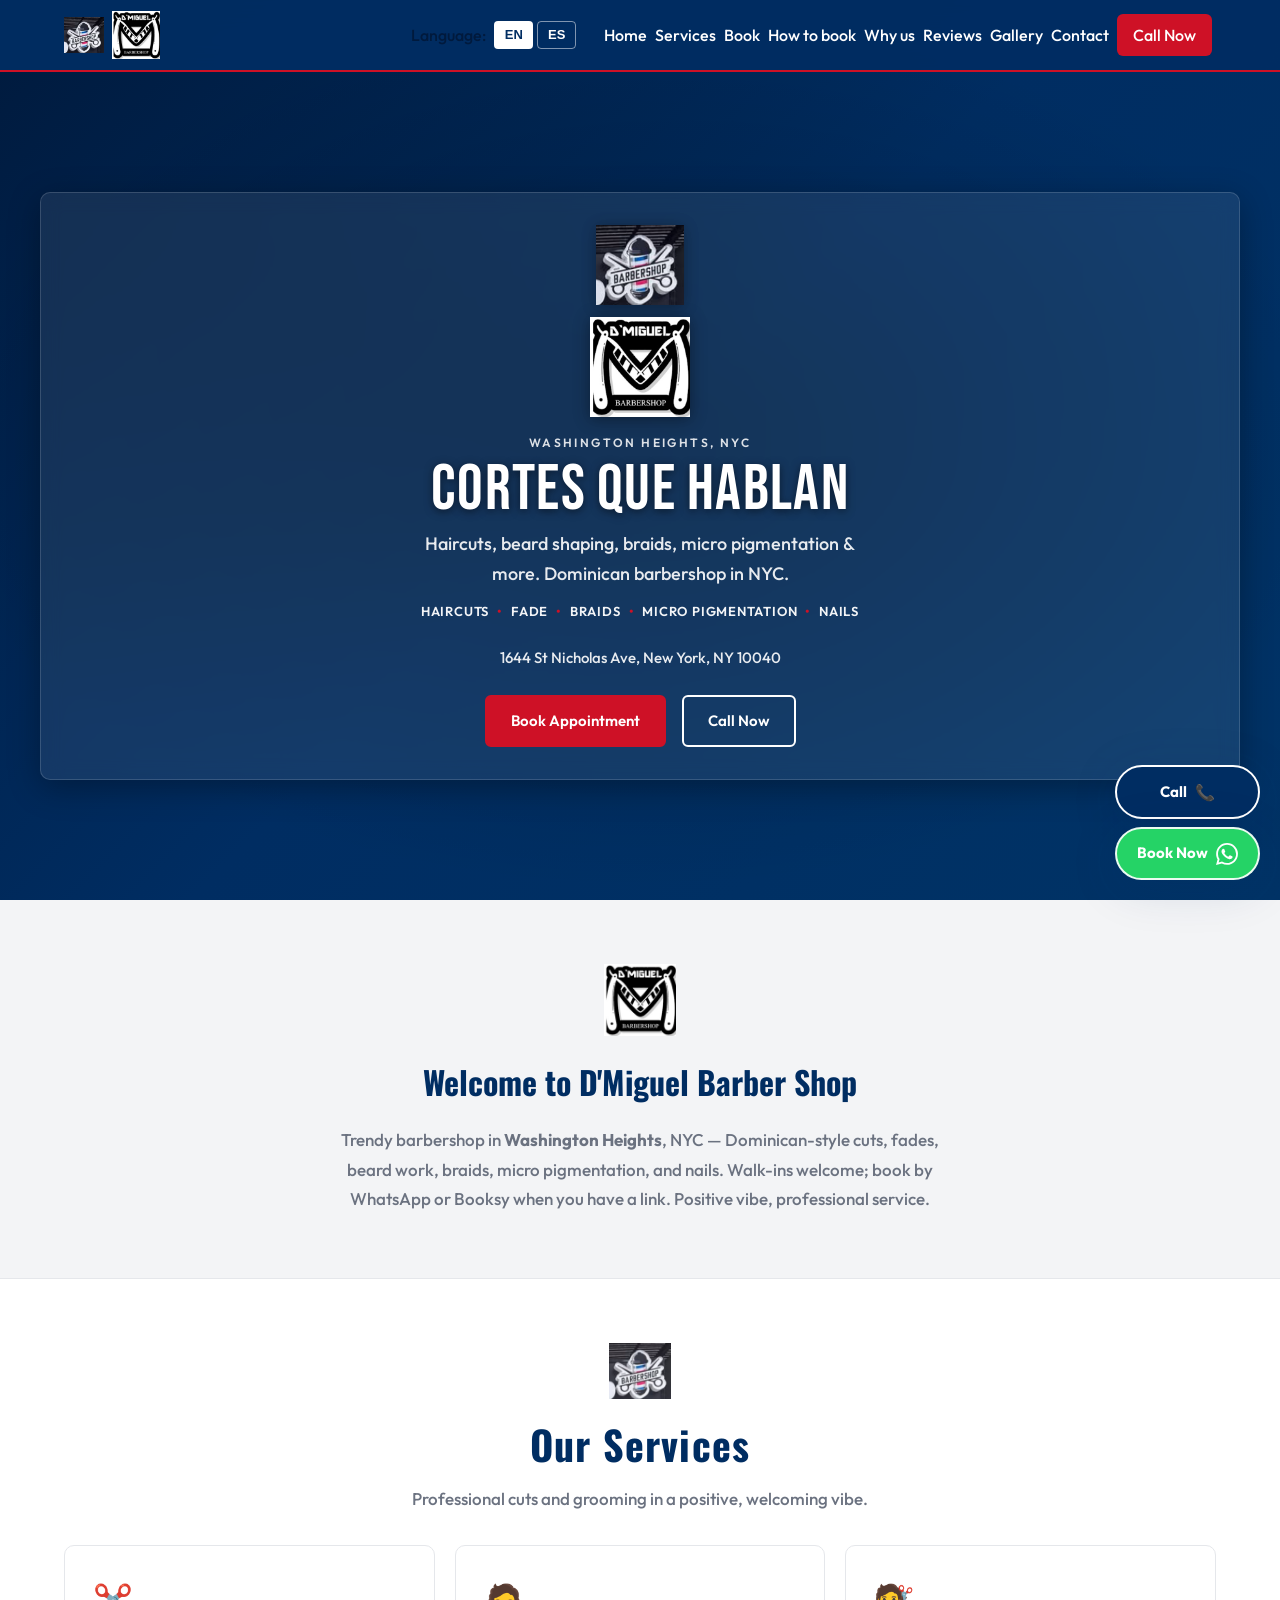
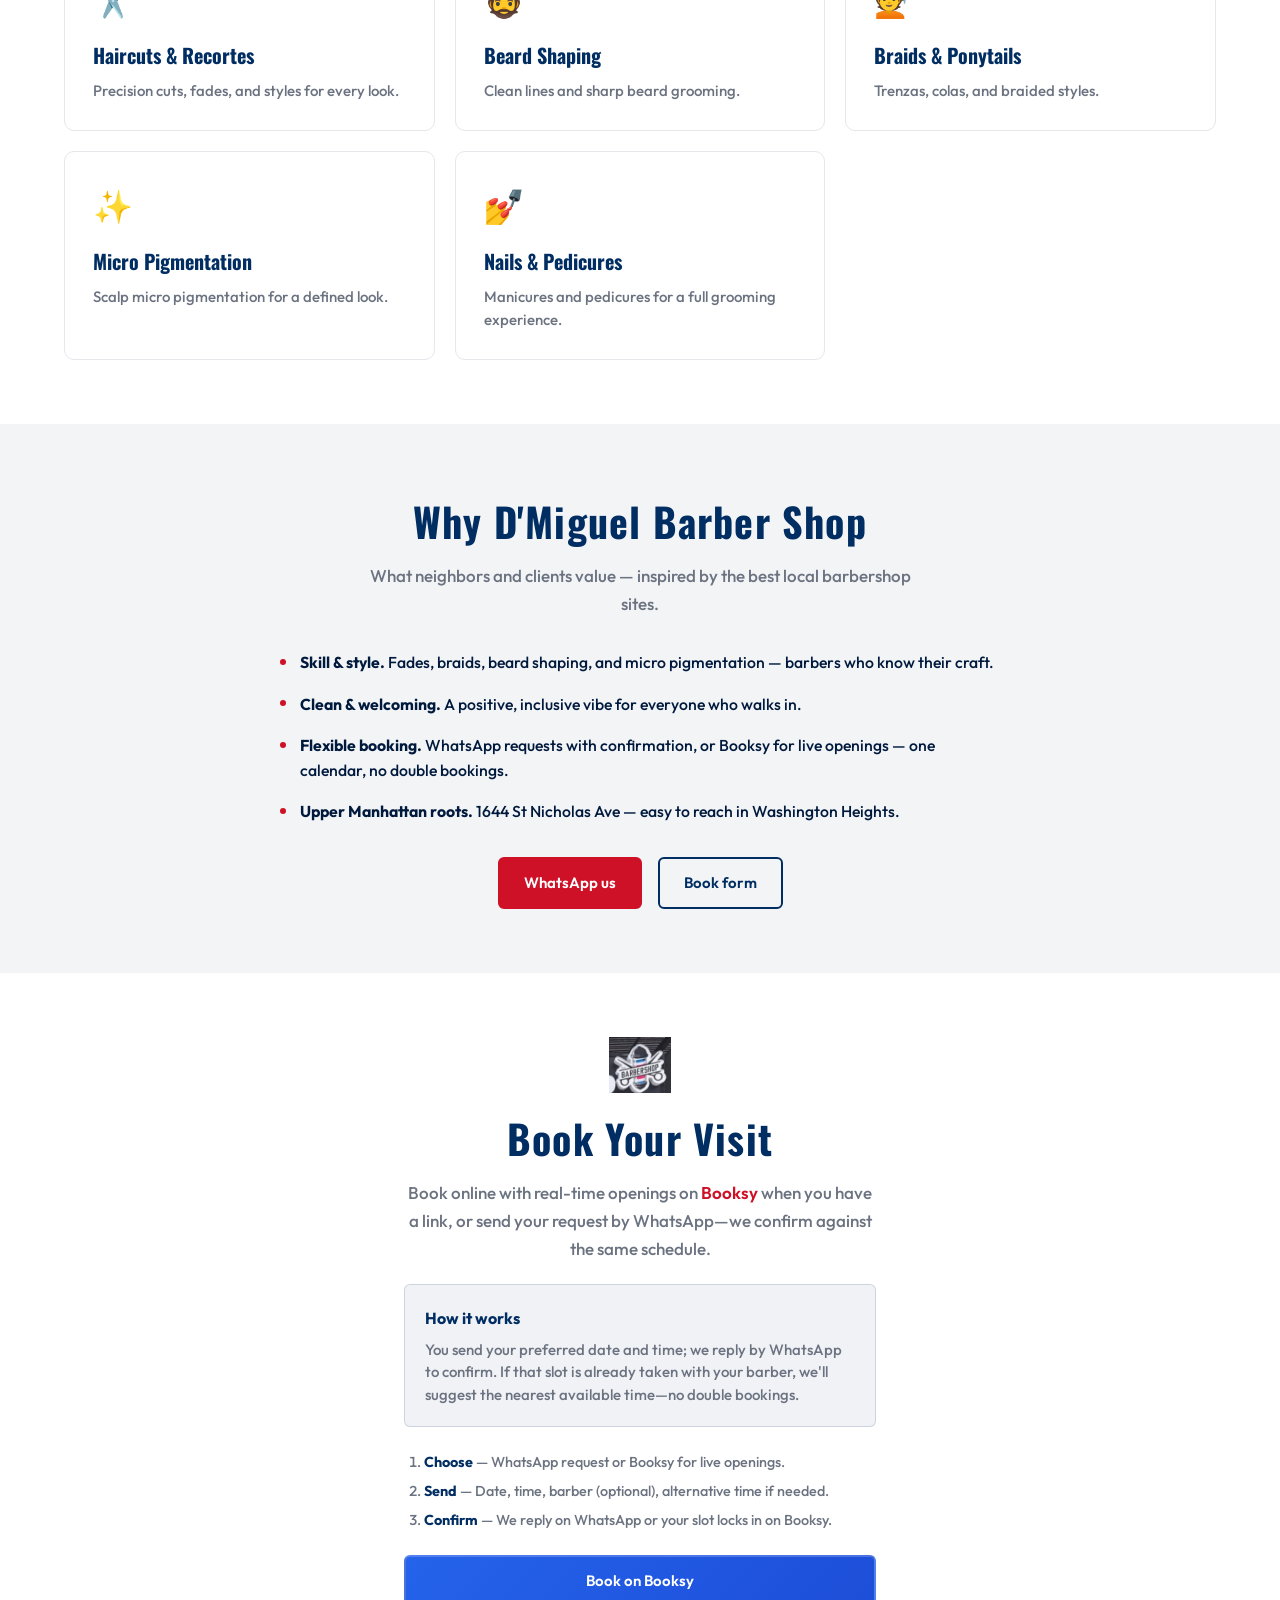
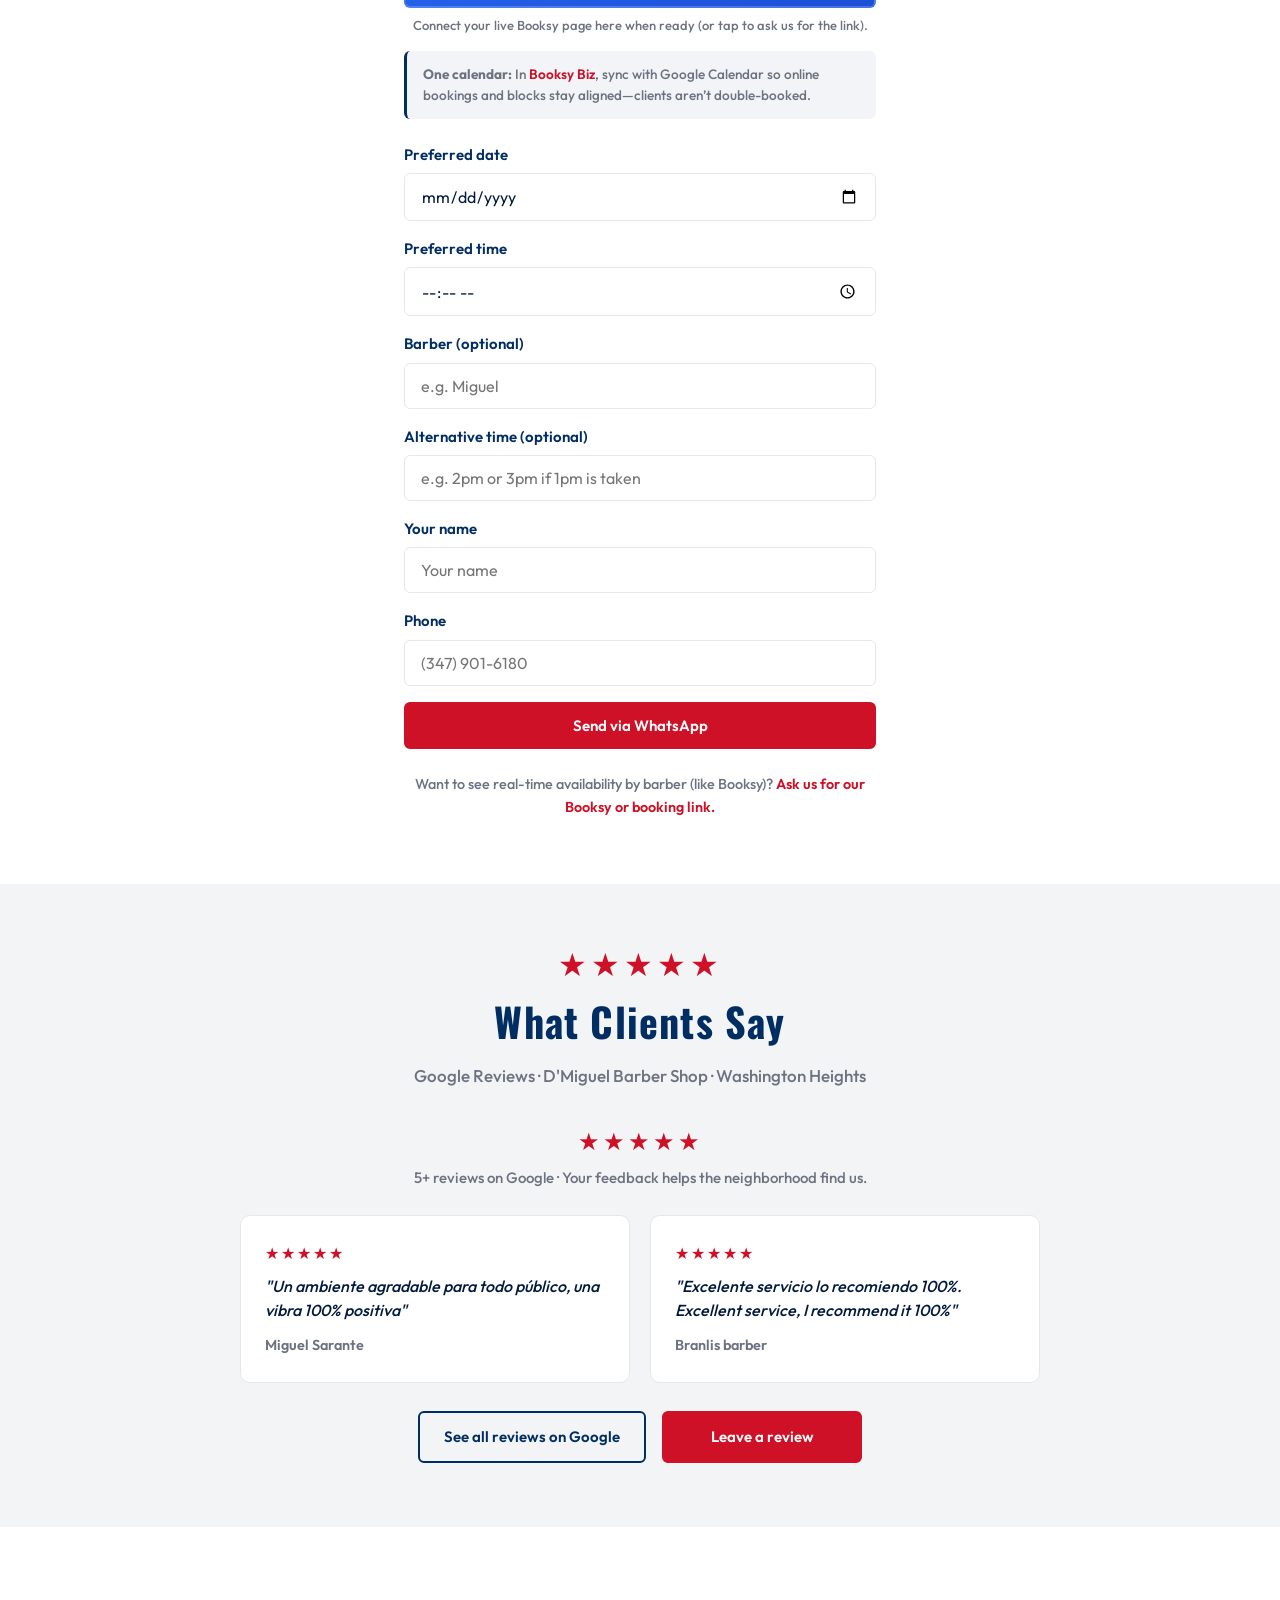
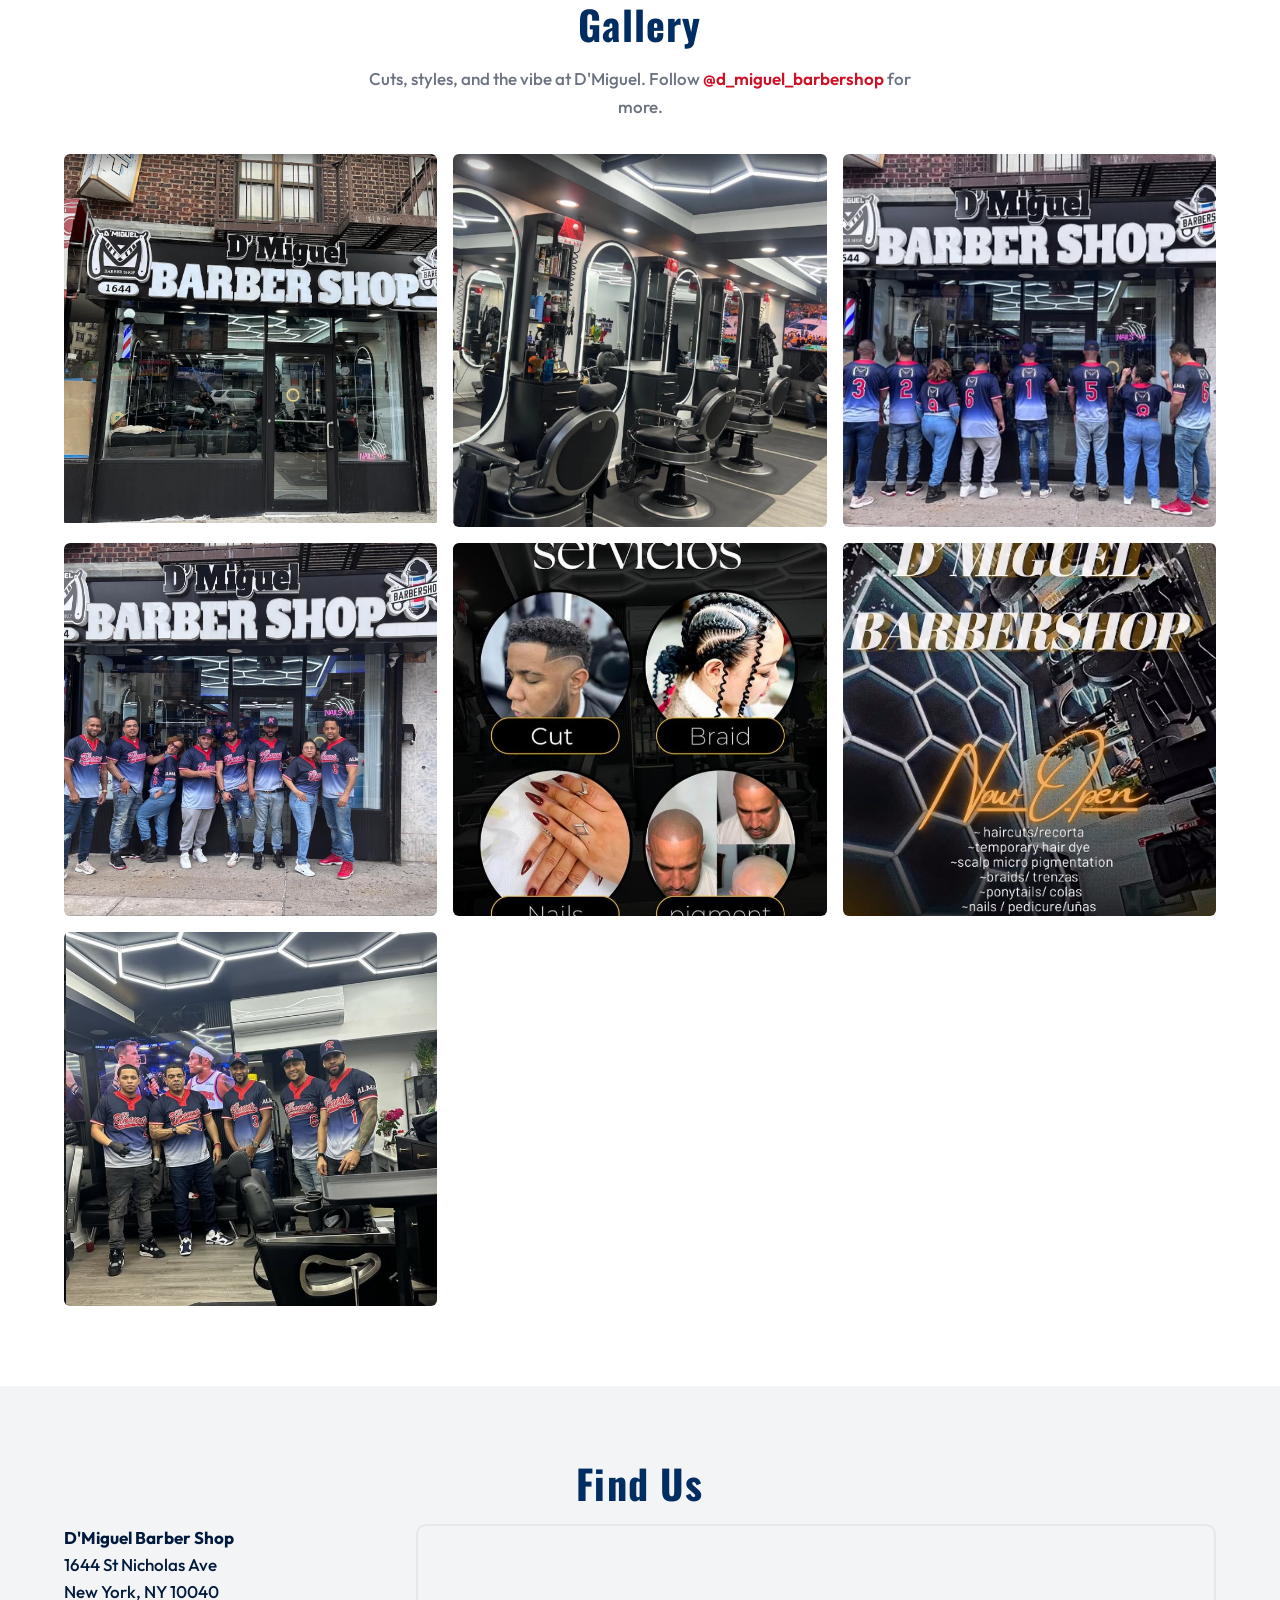
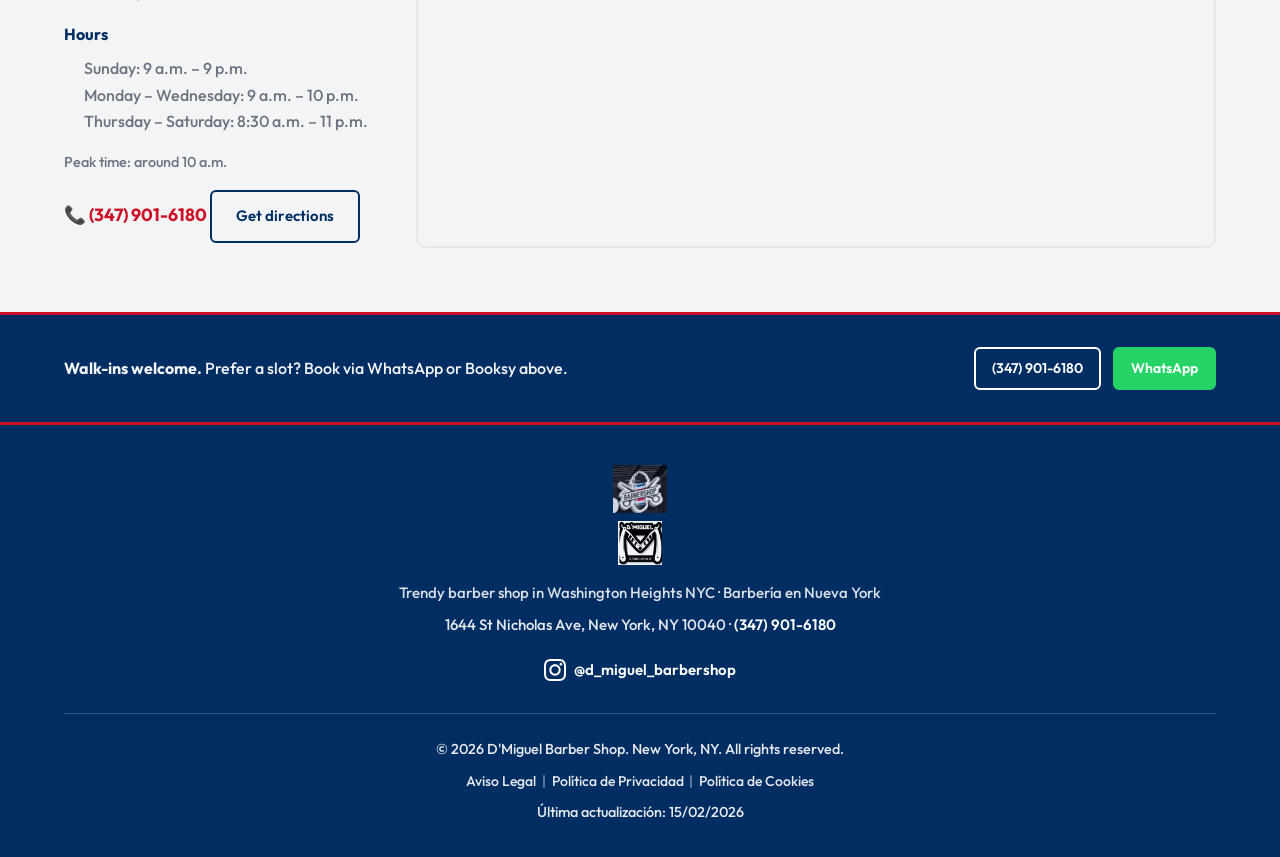
==== commit e771347c: "Cambios para mejorar la pagina" ====
--- a/index.html
+++ b/index.html
@@ -23,8 +23,6 @@
   <meta property="og:locale:alternate" content="es_US" />
   <link rel="preload" href="assets/images/logo.png" as="image" fetchpriority="high" />
   <link rel="icon" type="image/png" href="assets/images/favicon.png" sizes="32x32" />
-  <!-- Taxi verde (Boro NYC): ver assets/TLC-REFERENCE.txt y nyc.gov/site/tlc -->
-  <link rel="icon" type="image/svg+xml" href="assets/images/taxi-favicon.svg" />
   <link rel="apple-touch-icon" href="assets/images/logo.png" />
   <link rel="preconnect" href="https://fonts.googleapis.com" />
   <link rel="preconnect" href="https://fonts.gstatic.com" crossorigin />
@@ -125,14 +123,6 @@
       <div class="hero-content container">
         <img src="assets/images/barber-pole-icon.png" alt="" class="hero-icon" width="80" height="80" aria-hidden="true" />
         <img src="assets/images/logo.png" alt="D'Miguel Barber Shop" class="hero-logo" width="200" height="75" />
-        <div class="hero-taxi-row">
-          <img src="assets/images/taxi-boro-green.svg" alt="" class="hero-taxi" width="160" height="45" aria-hidden="true" />
-          <p class="hero-taxi-caption">
-            <span class="i18n-en">Washington Heights &amp; Upper Manhattan — same uptown energy as the <strong>green Boro Taxis</strong> you see in northern NYC.</span>
-            <span class="i18n-es">Washington Heights y el norte de Manhattan — la misma energía que los <strong>taxis verdes</strong> del norte de la ciudad.</span>
-            <a href="https://www.nyc.gov/site/tlc/index.page" target="_blank" rel="noopener noreferrer" class="tlc-link">NYC TLC</a>
-          </p>
-        </div>
         <p class="hero-location">Washington Heights, NYC</p>
         <h1 class="hero-title">Cortes que hablan</h1>
         <p class="hero-subtitle">Haircuts, beard shaping, braids, micro pigmentation & more. Dominican barbershop in NYC.</p>
@@ -326,11 +316,7 @@
 
     <section id="location" class="section location">
       <div class="container">
-        <div class="location-header-row">
-          <img src="assets/images/taxi-boro-green.svg" alt="" class="location-taxi" width="120" height="34" aria-hidden="true" />
-          <h2 class="section-title"><span class="i18n-en">Find Us</span><span class="i18n-es">Dónde estamos</span></h2>
-        </div>
-        <p class="location-tlc-note"><span class="i18n-en">Green cabs in northern NYC are licensed by the <a href="https://www.nyc.gov/site/tlc/index.page" target="_blank" rel="noopener noreferrer">NYC Taxi &amp; Limousine Commission</a>. Taxi graphic is our own illustration.</span><span class="i18n-es">Los taxis verdes del norte de NYC están regulados por la <a href="https://www.nyc.gov/site/tlc/index.page" target="_blank" rel="noopener noreferrer">TLC de Nueva York</a>. El dibujo del taxi es ilustración propia.</span></p>
+        <h2 class="section-title"><span class="i18n-en">Find Us</span><span class="i18n-es">Dónde estamos</span></h2>
         <div class="location-content">
           <div class="location-info">
             <p class="location-address">
--- a/styles.css
+++ b/styles.css
@@ -346,40 +346,6 @@
   filter: drop-shadow(0 2px 8px rgba(0,0,0,0.4));
 }
 
-.hero-taxi-row {
-  display: flex;
-  flex-direction: column;
-  align-items: center;
-  gap: 0.5rem;
-  margin: 0 auto 1rem;
-  max-width: 420px;
-}
-.hero-taxi {
-  width: auto;
-  height: clamp(36px, 10vw, 45px);
-  filter: drop-shadow(0 2px 6px rgba(0,0,0,0.35));
-}
-.hero-taxi-caption {
-  margin: 0;
-  font-size: 0.8125rem;
-  line-height: 1.45;
-  color: rgba(255,255,255,0.92);
-}
-.hero-taxi-caption strong {
-  color: #7ee0a8;
-}
-.tlc-link {
-  display: inline-block;
-  margin-left: 0.35rem;
-  font-weight: 700;
-  color: #a7f3d0;
-  text-decoration: underline;
-  text-underline-offset: 2px;
-}
-.tlc-link:hover {
-  color: var(--white);
-}
-
 .hero-title {
   font-family: var(--font-hero);
   font-size: clamp(2rem, 8vw, 4rem);
@@ -1245,34 +1211,6 @@
   }
 }
 
-/* Location: taxi + TLC note */
-.location-header-row {
-  display: flex;
-  align-items: center;
-  justify-content: center;
-  gap: 1rem;
-  flex-wrap: wrap;
-  margin-bottom: 0.5rem;
-}
-.location-header-row .section-title {
-  margin: 0;
-}
-.location-taxi {
-  flex-shrink: 0;
-}
-.location-tlc-note {
-  text-align: center;
-  font-size: 0.8125rem;
-  color: var(--gray);
-  max-width: 640px;
-  margin: 0 auto 1.25rem;
-  line-height: 1.5;
-}
-.location-tlc-note a {
-  color: var(--red);
-  font-weight: 600;
-}
-
 @media (max-width: 768px) {
   .footer {
     padding-bottom: 6rem;
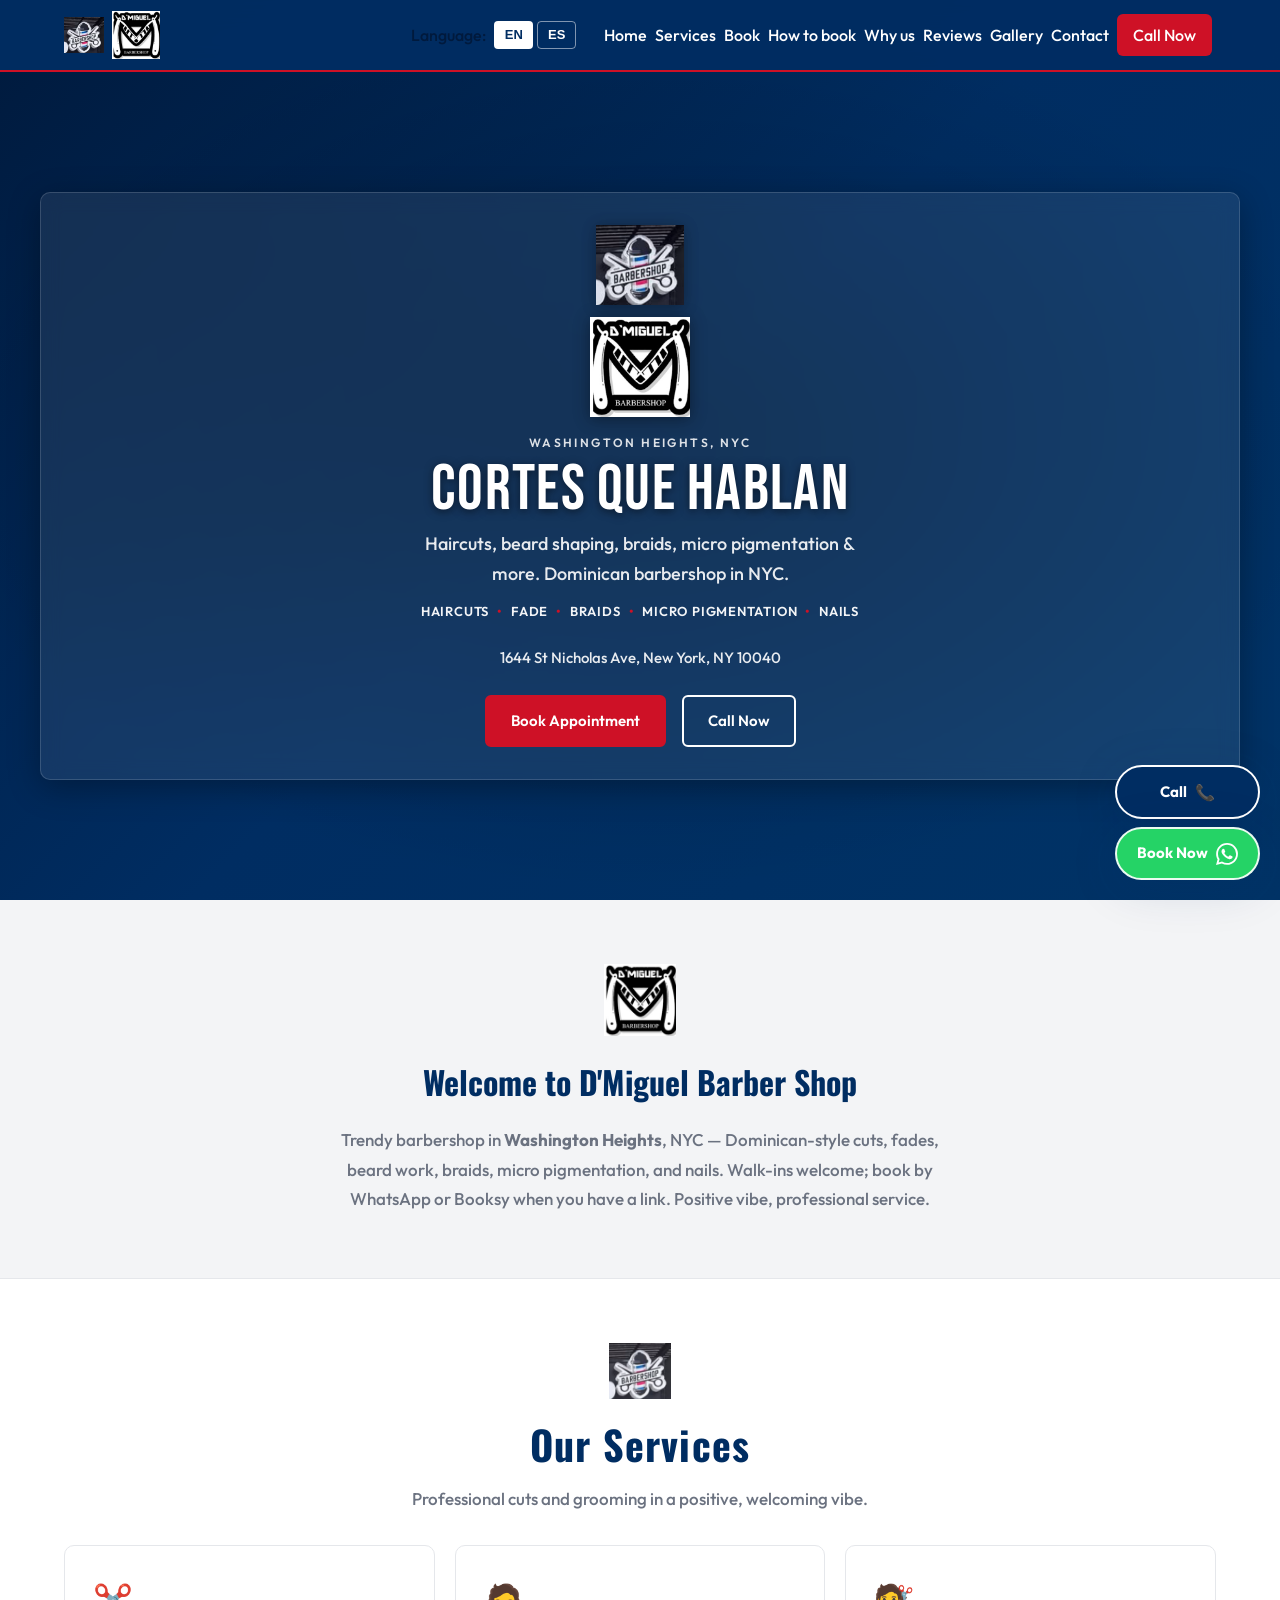
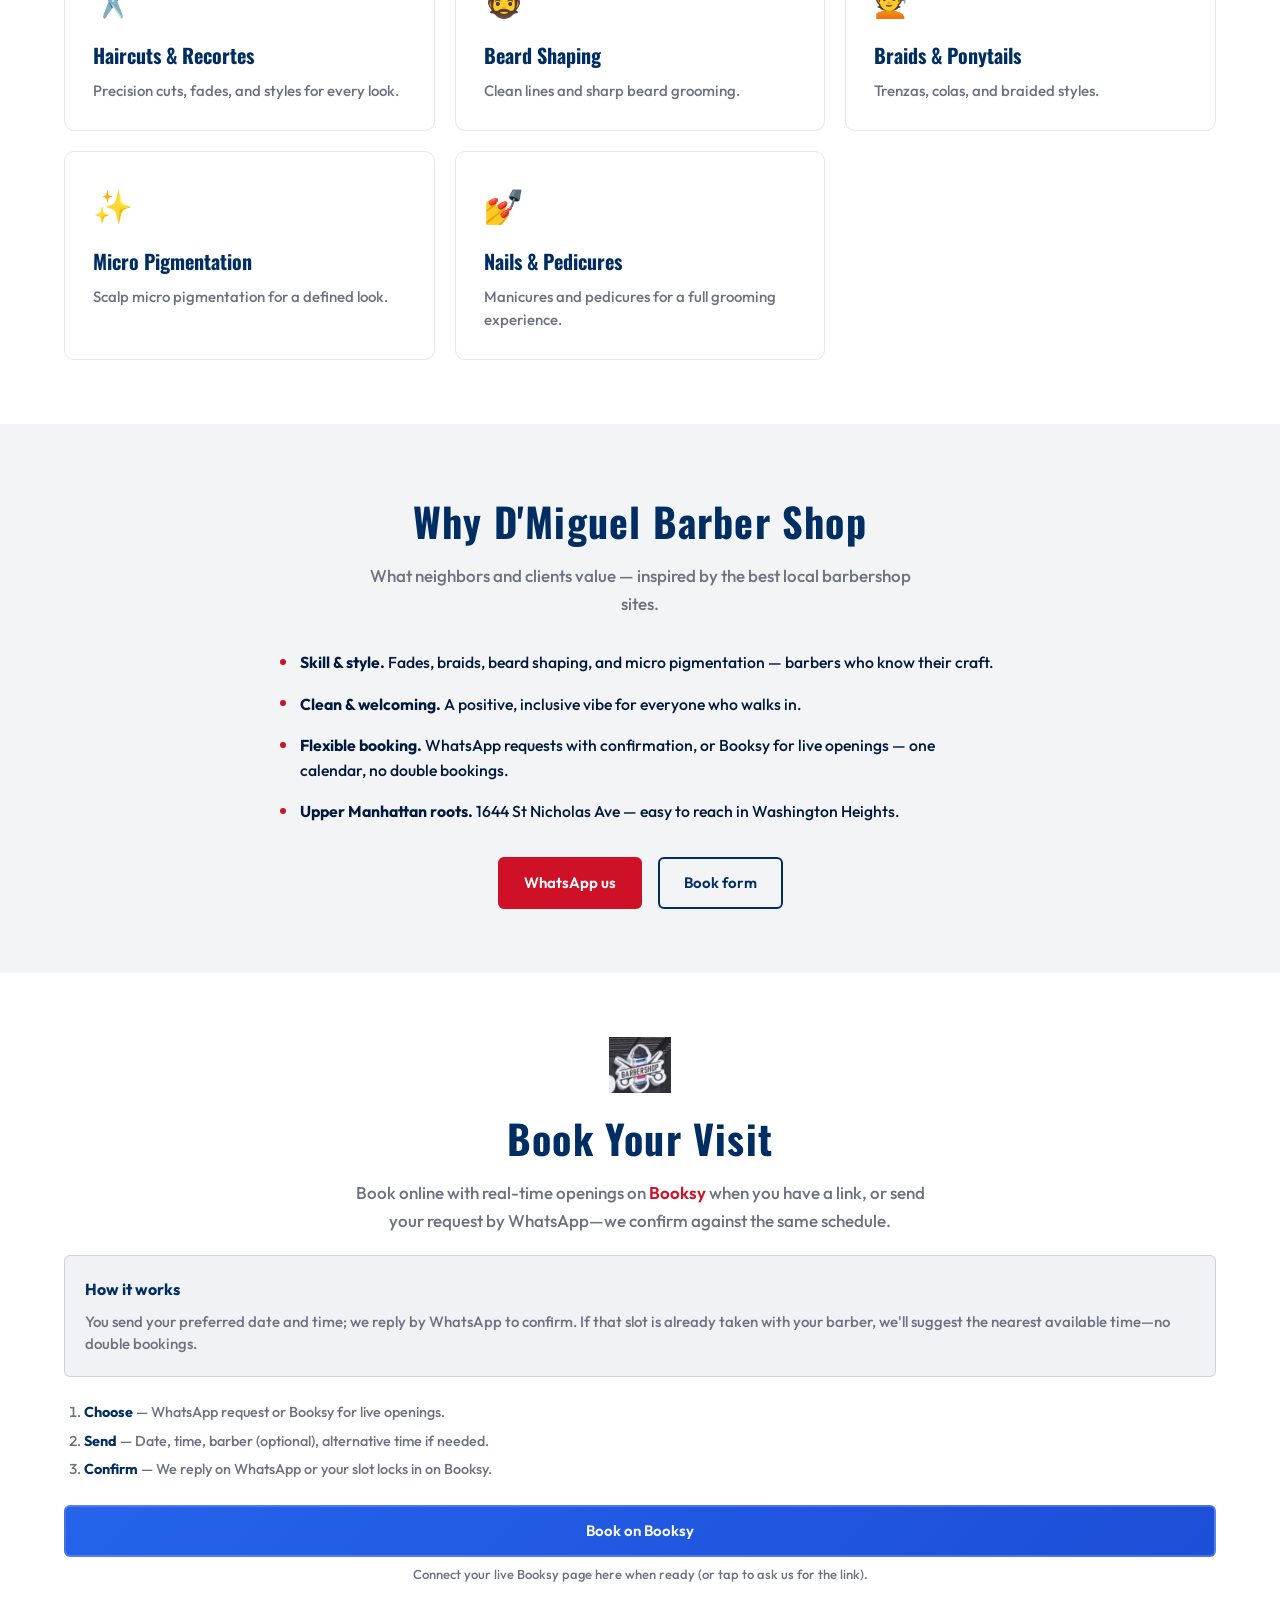
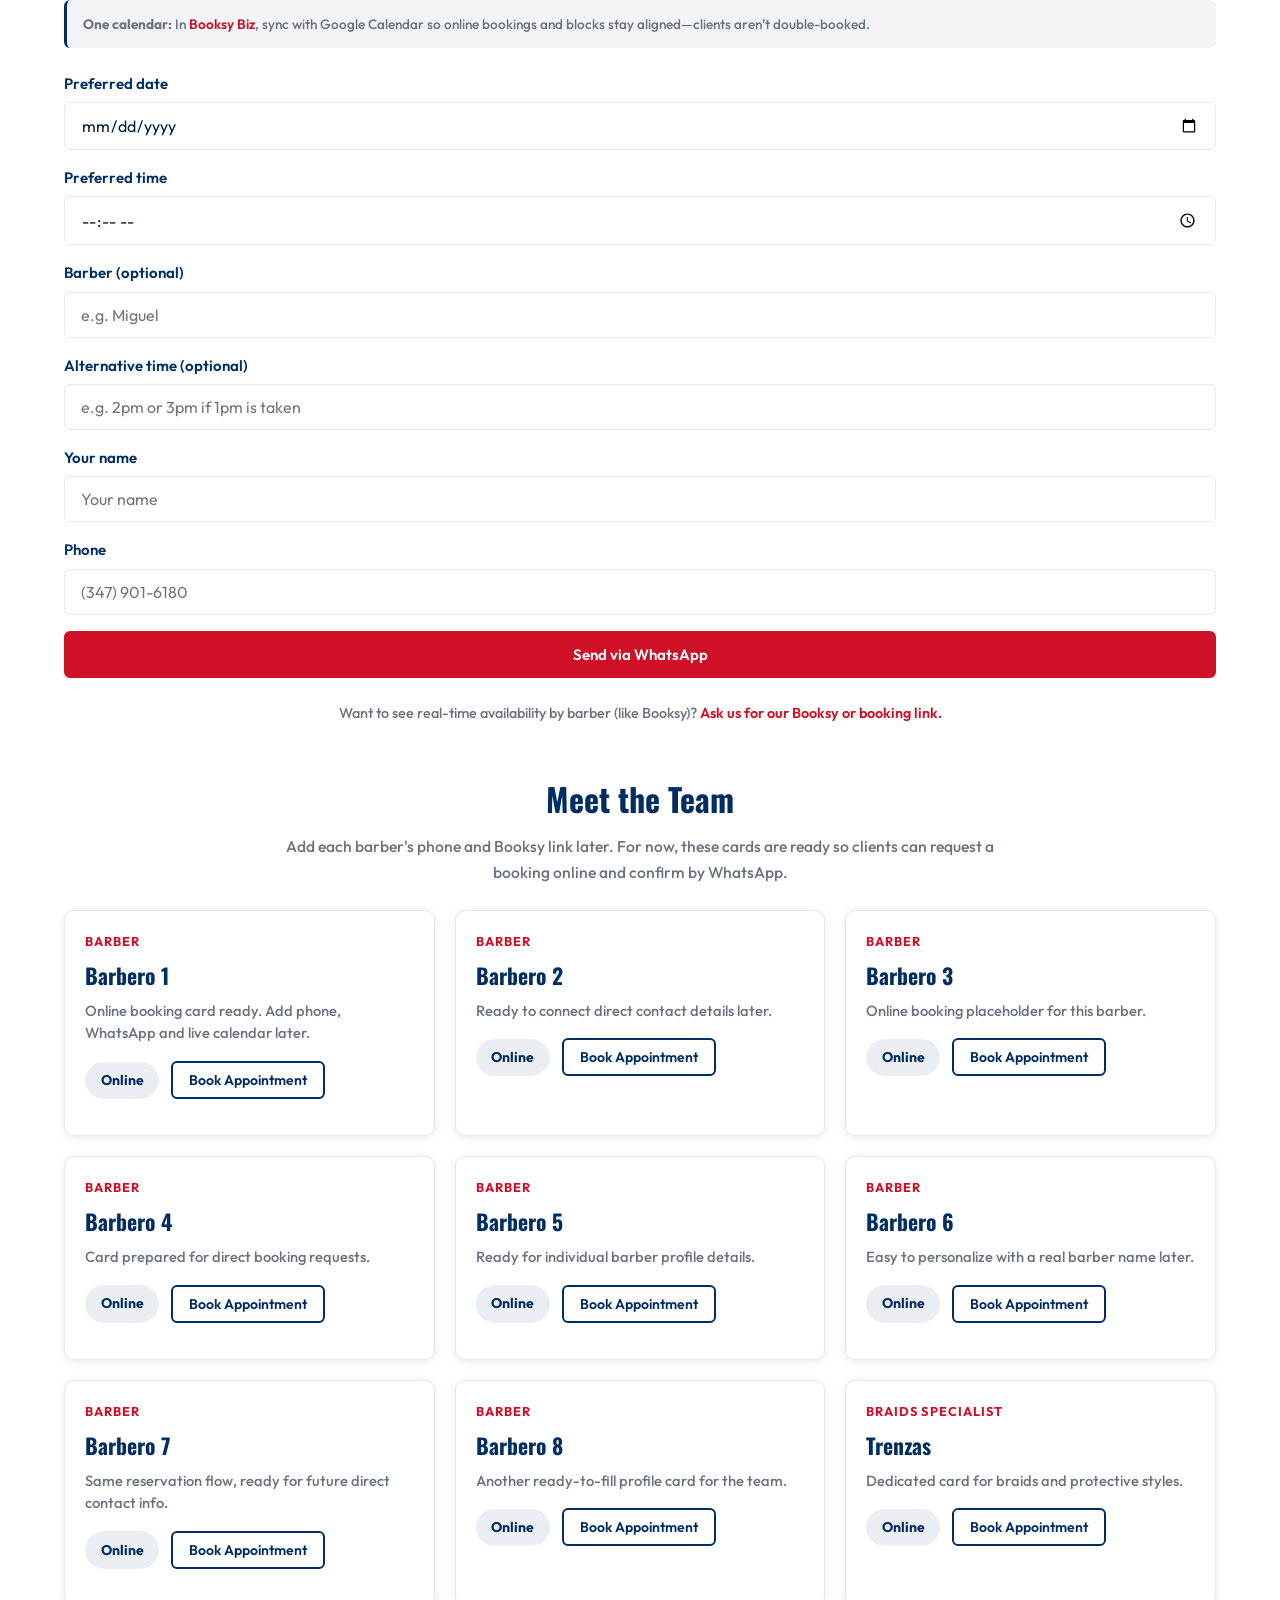
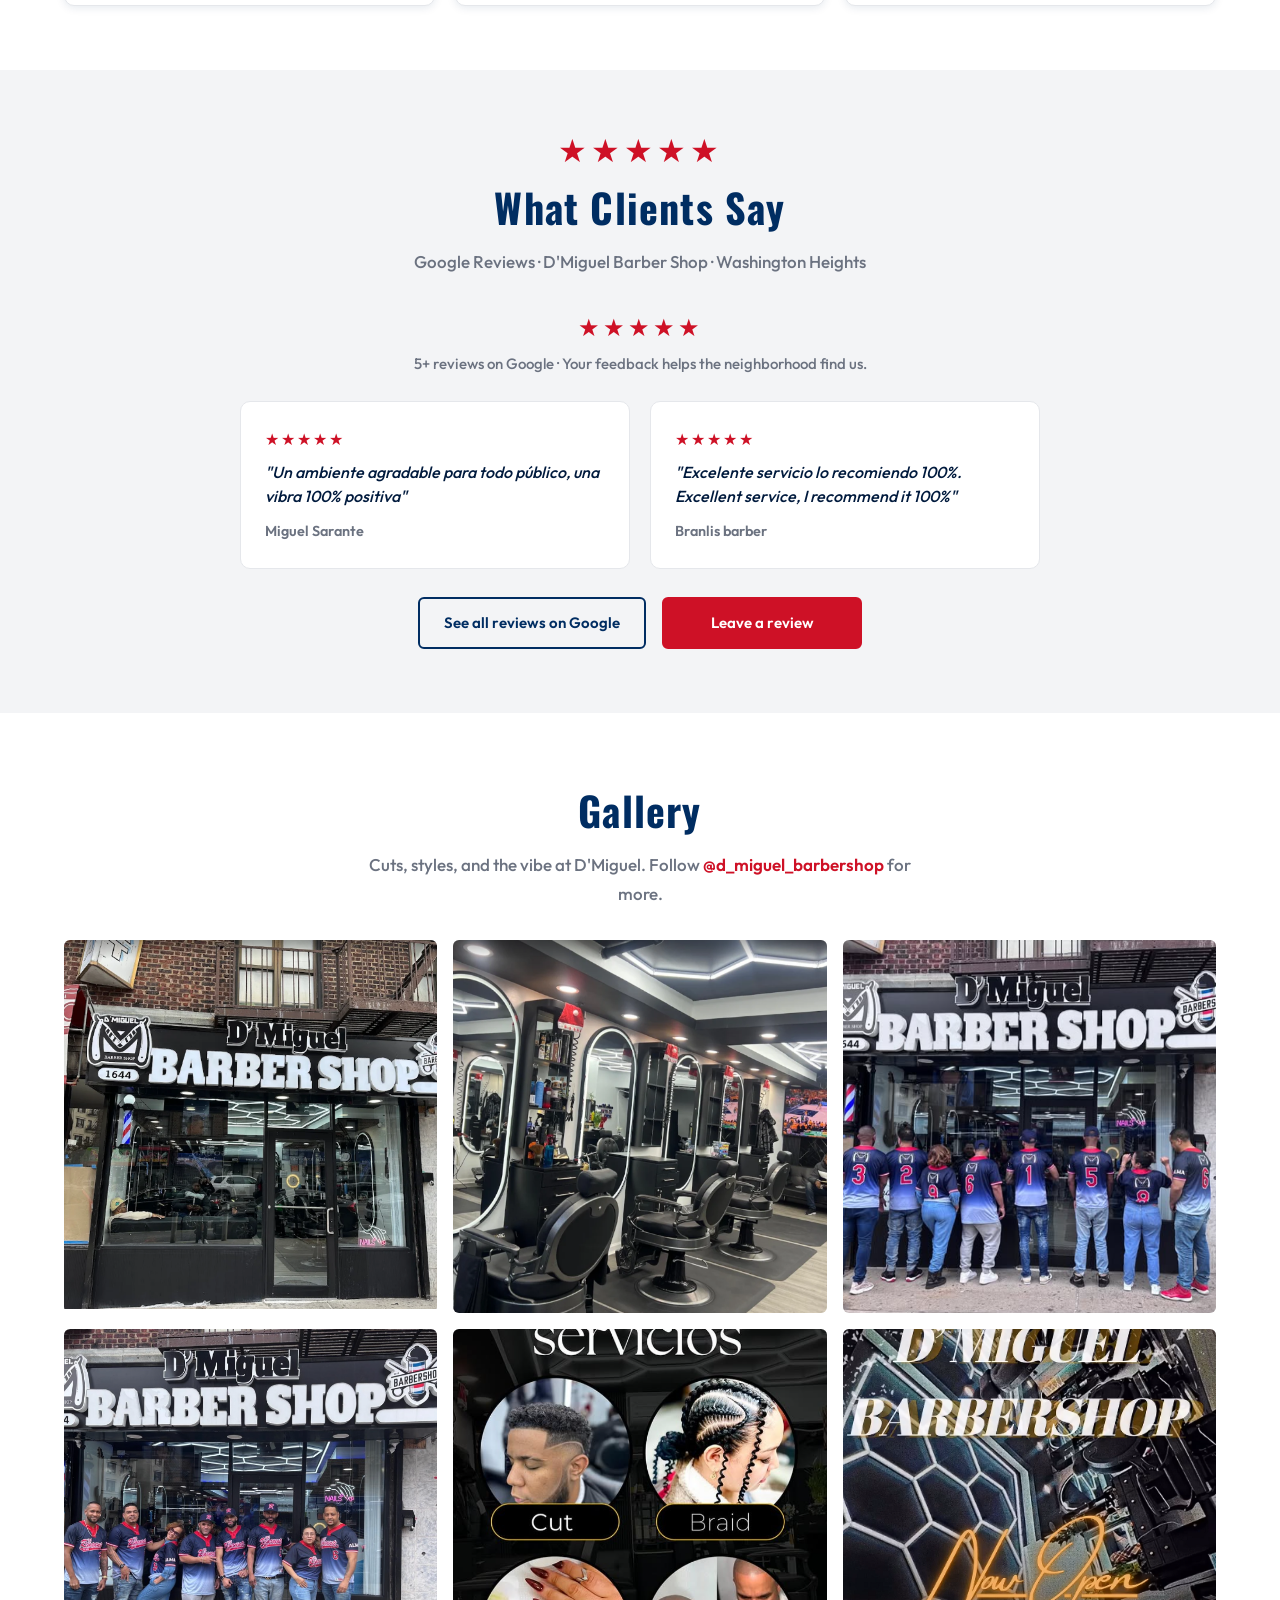
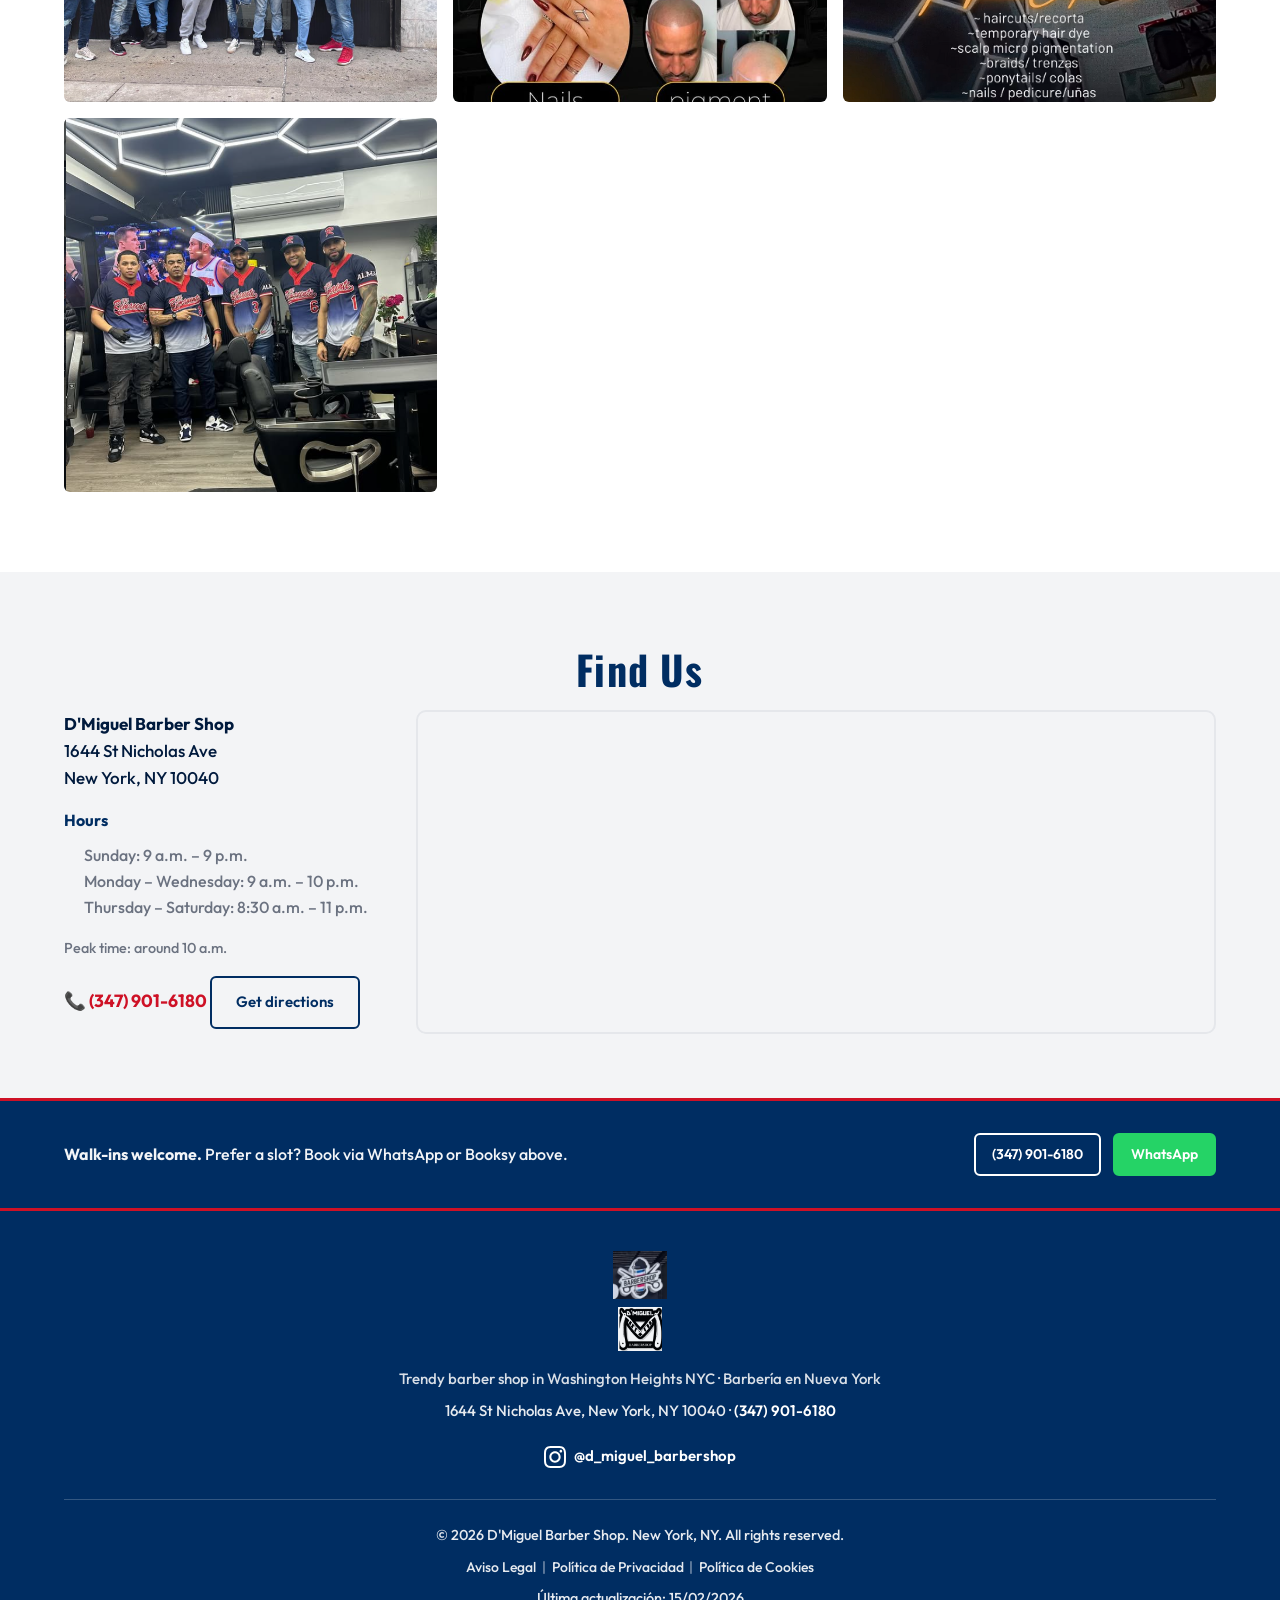
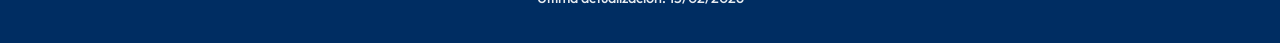
==== commit c6be2539: "Add team booking cards and WhatsApp forms. Made-with: Cursor" ====
--- a/index.html
+++ b/index.html
@@ -248,6 +248,326 @@
         <p class="booksy-note">
           Want to see real-time availability by barber (like Booksy)? <a href="https://wa.me/13479016180?text=Hi%2C%20do%20you%20have%20a%20Booksy%20or%20booking%20link%20for%20real-time%20availability%3F" target="_blank" rel="noopener">Ask us for our Booksy or booking link.</a>
         </p>
+        <div class="team-booking" aria-labelledby="team-booking-heading">
+          <h3 id="team-booking-heading" class="team-booking-title"><span class="i18n-en">Meet the Team</span><span class="i18n-es">Conoce al equipo</span></h3>
+          <p class="team-booking-subtitle"><span class="i18n-en">Add each barber's phone and Booksy link later. For now, these cards are ready so clients can request a booking online and confirm by WhatsApp.</span><span class="i18n-es">Luego puedes agregar el telefono y el enlace de Booksy de cada profesional. Por ahora, las tarjetas ya quedan listas para que el cliente solicite su cita online y confirme por WhatsApp.</span></p>
+          <div class="team-grid">
+            <article class="team-card">
+              <div class="team-card-head">
+                <p class="team-role"><span class="i18n-en">Barber</span><span class="i18n-es">Barbero</span></p>
+                <h4 class="team-name">Barbero 1</h4>
+                <p class="team-copy"><span class="i18n-en">Online booking card ready. Add phone, WhatsApp and live calendar later.</span><span class="i18n-es">Tarjeta lista para reservas online. Agrega telefono, WhatsApp y calendario en vivo despues.</span></p>
+              </div>
+              <div class="team-actions">
+                <span class="team-online-badge">Online</span>
+                <button type="button" class="btn btn-outline btn-sm team-toggle" data-target="team-form-1" aria-expanded="false">
+                  <span class="label-open"><span class="i18n-en">Book Appointment</span><span class="i18n-es">Reservar Cita</span></span>
+                  <span class="label-close"><span class="i18n-en">Hide form</span><span class="i18n-es">Ocultar formulario</span></span>
+                </button>
+              </div>
+              <form class="mini-booking-form js-whatsapp-booking-form" id="team-form-1" data-staff-name="Barbero 1" hidden>
+                <p class="mini-form-lead"><span class="i18n-en">Schedule your appointment online · Confirm by WhatsApp</span><span class="i18n-es">Agenda tu cita por internet · Confirma por WhatsApp</span></p>
+                <label for="service-1"><span class="i18n-en">Service type *</span><span class="i18n-es">Tipo de servicio *</span></label>
+                <select id="service-1" name="service" required>
+                  <option value="">Seleccione el servicio</option>
+                  <option value="Haircut / Corte">Haircut / Corte</option>
+                  <option value="Fade">Fade</option>
+                  <option value="Beard / Barba">Beard / Barba</option>
+                  <option value="Haircut + Beard / Corte + Barba">Haircut + Beard / Corte + Barba</option>
+                  <option value="Other / Otro">Other / Otro</option>
+                </select>
+                <label for="date-1"><span class="i18n-en">Date *</span><span class="i18n-es">Fecha *</span></label>
+                <input type="date" id="date-1" name="date" required />
+                <label for="time-1"><span class="i18n-en">Preferred time *</span><span class="i18n-es">Hora preferida *</span></label>
+                <input type="time" id="time-1" name="time" required />
+                <label for="name-1"><span class="i18n-en">Client name *</span><span class="i18n-es">Nombre del cliente *</span></label>
+                <input type="text" id="name-1" name="name" required placeholder="Ej: Maria Lopez" />
+                <label for="notes-1"><span class="i18n-en">Description *</span><span class="i18n-es">Descripcion *</span></label>
+                <textarea id="notes-1" name="notes" required placeholder="Ej: Lavado y secado con volumen"></textarea>
+                <button type="submit" class="btn btn-primary btn-block"><span class="i18n-en">Send booking via WhatsApp</span><span class="i18n-es">Enviar reserva por WhatsApp</span></button>
+              </form>
+            </article>
+            <article class="team-card">
+              <div class="team-card-head">
+                <p class="team-role"><span class="i18n-en">Barber</span><span class="i18n-es">Barbero</span></p>
+                <h4 class="team-name">Barbero 2</h4>
+                <p class="team-copy"><span class="i18n-en">Ready to connect direct contact details later.</span><span class="i18n-es">Lista para conectar los datos directos mas adelante.</span></p>
+              </div>
+              <div class="team-actions">
+                <span class="team-online-badge">Online</span>
+                <button type="button" class="btn btn-outline btn-sm team-toggle" data-target="team-form-2" aria-expanded="false">
+                  <span class="label-open"><span class="i18n-en">Book Appointment</span><span class="i18n-es">Reservar Cita</span></span>
+                  <span class="label-close"><span class="i18n-en">Hide form</span><span class="i18n-es">Ocultar formulario</span></span>
+                </button>
+              </div>
+              <form class="mini-booking-form js-whatsapp-booking-form" id="team-form-2" data-staff-name="Barbero 2" hidden>
+                <p class="mini-form-lead"><span class="i18n-en">Schedule your appointment online · Confirm by WhatsApp</span><span class="i18n-es">Agenda tu cita por internet · Confirma por WhatsApp</span></p>
+                <label for="service-2"><span class="i18n-en">Service type *</span><span class="i18n-es">Tipo de servicio *</span></label>
+                <select id="service-2" name="service" required>
+                  <option value="">Seleccione el servicio</option>
+                  <option value="Haircut / Corte">Haircut / Corte</option>
+                  <option value="Fade">Fade</option>
+                  <option value="Beard / Barba">Beard / Barba</option>
+                  <option value="Haircut + Beard / Corte + Barba">Haircut + Beard / Corte + Barba</option>
+                  <option value="Other / Otro">Other / Otro</option>
+                </select>
+                <label for="date-2"><span class="i18n-en">Date *</span><span class="i18n-es">Fecha *</span></label>
+                <input type="date" id="date-2" name="date" required />
+                <label for="time-2"><span class="i18n-en">Preferred time *</span><span class="i18n-es">Hora preferida *</span></label>
+                <input type="time" id="time-2" name="time" required />
+                <label for="name-2"><span class="i18n-en">Client name *</span><span class="i18n-es">Nombre del cliente *</span></label>
+                <input type="text" id="name-2" name="name" required placeholder="Ej: Maria Lopez" />
+                <label for="notes-2"><span class="i18n-en">Description *</span><span class="i18n-es">Descripcion *</span></label>
+                <textarea id="notes-2" name="notes" required placeholder="Ej: Lavado y secado con volumen"></textarea>
+                <button type="submit" class="btn btn-primary btn-block"><span class="i18n-en">Send booking via WhatsApp</span><span class="i18n-es">Enviar reserva por WhatsApp</span></button>
+              </form>
+            </article>
+            <article class="team-card">
+              <div class="team-card-head">
+                <p class="team-role"><span class="i18n-en">Barber</span><span class="i18n-es">Barbero</span></p>
+                <h4 class="team-name">Barbero 3</h4>
+                <p class="team-copy"><span class="i18n-en">Online booking placeholder for this barber.</span><span class="i18n-es">Espacio listo para la reserva online de este barbero.</span></p>
+              </div>
+              <div class="team-actions">
+                <span class="team-online-badge">Online</span>
+                <button type="button" class="btn btn-outline btn-sm team-toggle" data-target="team-form-3" aria-expanded="false">
+                  <span class="label-open"><span class="i18n-en">Book Appointment</span><span class="i18n-es">Reservar Cita</span></span>
+                  <span class="label-close"><span class="i18n-en">Hide form</span><span class="i18n-es">Ocultar formulario</span></span>
+                </button>
+              </div>
+              <form class="mini-booking-form js-whatsapp-booking-form" id="team-form-3" data-staff-name="Barbero 3" hidden>
+                <p class="mini-form-lead"><span class="i18n-en">Schedule your appointment online · Confirm by WhatsApp</span><span class="i18n-es">Agenda tu cita por internet · Confirma por WhatsApp</span></p>
+                <label for="service-3"><span class="i18n-en">Service type *</span><span class="i18n-es">Tipo de servicio *</span></label>
+                <select id="service-3" name="service" required>
+                  <option value="">Seleccione el servicio</option>
+                  <option value="Haircut / Corte">Haircut / Corte</option>
+                  <option value="Fade">Fade</option>
+                  <option value="Beard / Barba">Beard / Barba</option>
+                  <option value="Haircut + Beard / Corte + Barba">Haircut + Beard / Corte + Barba</option>
+                  <option value="Other / Otro">Other / Otro</option>
+                </select>
+                <label for="date-3"><span class="i18n-en">Date *</span><span class="i18n-es">Fecha *</span></label>
+                <input type="date" id="date-3" name="date" required />
+                <label for="time-3"><span class="i18n-en">Preferred time *</span><span class="i18n-es">Hora preferida *</span></label>
+                <input type="time" id="time-3" name="time" required />
+                <label for="name-3"><span class="i18n-en">Client name *</span><span class="i18n-es">Nombre del cliente *</span></label>
+                <input type="text" id="name-3" name="name" required placeholder="Ej: Maria Lopez" />
+                <label for="notes-3"><span class="i18n-en">Description *</span><span class="i18n-es">Descripcion *</span></label>
+                <textarea id="notes-3" name="notes" required placeholder="Ej: Lavado y secado con volumen"></textarea>
+                <button type="submit" class="btn btn-primary btn-block"><span class="i18n-en">Send booking via WhatsApp</span><span class="i18n-es">Enviar reserva por WhatsApp</span></button>
+              </form>
+            </article>
+            <article class="team-card">
+              <div class="team-card-head">
+                <p class="team-role"><span class="i18n-en">Barber</span><span class="i18n-es">Barbero</span></p>
+                <h4 class="team-name">Barbero 4</h4>
+                <p class="team-copy"><span class="i18n-en">Card prepared for direct booking requests.</span><span class="i18n-es">Tarjeta preparada para solicitudes directas de reserva.</span></p>
+              </div>
+              <div class="team-actions">
+                <span class="team-online-badge">Online</span>
+                <button type="button" class="btn btn-outline btn-sm team-toggle" data-target="team-form-4" aria-expanded="false">
+                  <span class="label-open"><span class="i18n-en">Book Appointment</span><span class="i18n-es">Reservar Cita</span></span>
+                  <span class="label-close"><span class="i18n-en">Hide form</span><span class="i18n-es">Ocultar formulario</span></span>
+                </button>
+              </div>
+              <form class="mini-booking-form js-whatsapp-booking-form" id="team-form-4" data-staff-name="Barbero 4" hidden>
+                <p class="mini-form-lead"><span class="i18n-en">Schedule your appointment online · Confirm by WhatsApp</span><span class="i18n-es">Agenda tu cita por internet · Confirma por WhatsApp</span></p>
+                <label for="service-4"><span class="i18n-en">Service type *</span><span class="i18n-es">Tipo de servicio *</span></label>
+                <select id="service-4" name="service" required>
+                  <option value="">Seleccione el servicio</option>
+                  <option value="Haircut / Corte">Haircut / Corte</option>
+                  <option value="Fade">Fade</option>
+                  <option value="Beard / Barba">Beard / Barba</option>
+                  <option value="Haircut + Beard / Corte + Barba">Haircut + Beard / Corte + Barba</option>
+                  <option value="Other / Otro">Other / Otro</option>
+                </select>
+                <label for="date-4"><span class="i18n-en">Date *</span><span class="i18n-es">Fecha *</span></label>
+                <input type="date" id="date-4" name="date" required />
+                <label for="time-4"><span class="i18n-en">Preferred time *</span><span class="i18n-es">Hora preferida *</span></label>
+                <input type="time" id="time-4" name="time" required />
+                <label for="name-4"><span class="i18n-en">Client name *</span><span class="i18n-es">Nombre del cliente *</span></label>
+                <input type="text" id="name-4" name="name" required placeholder="Ej: Maria Lopez" />
+                <label for="notes-4"><span class="i18n-en">Description *</span><span class="i18n-es">Descripcion *</span></label>
+                <textarea id="notes-4" name="notes" required placeholder="Ej: Lavado y secado con volumen"></textarea>
+                <button type="submit" class="btn btn-primary btn-block"><span class="i18n-en">Send booking via WhatsApp</span><span class="i18n-es">Enviar reserva por WhatsApp</span></button>
+              </form>
+            </article>
+            <article class="team-card">
+              <div class="team-card-head">
+                <p class="team-role"><span class="i18n-en">Barber</span><span class="i18n-es">Barbero</span></p>
+                <h4 class="team-name">Barbero 5</h4>
+                <p class="team-copy"><span class="i18n-en">Ready for individual barber profile details.</span><span class="i18n-es">Lista para agregar los detalles del perfil individual.</span></p>
+              </div>
+              <div class="team-actions">
+                <span class="team-online-badge">Online</span>
+                <button type="button" class="btn btn-outline btn-sm team-toggle" data-target="team-form-5" aria-expanded="false">
+                  <span class="label-open"><span class="i18n-en">Book Appointment</span><span class="i18n-es">Reservar Cita</span></span>
+                  <span class="label-close"><span class="i18n-en">Hide form</span><span class="i18n-es">Ocultar formulario</span></span>
+                </button>
+              </div>
+              <form class="mini-booking-form js-whatsapp-booking-form" id="team-form-5" data-staff-name="Barbero 5" hidden>
+                <p class="mini-form-lead"><span class="i18n-en">Schedule your appointment online · Confirm by WhatsApp</span><span class="i18n-es">Agenda tu cita por internet · Confirma por WhatsApp</span></p>
+                <label for="service-5"><span class="i18n-en">Service type *</span><span class="i18n-es">Tipo de servicio *</span></label>
+                <select id="service-5" name="service" required>
+                  <option value="">Seleccione el servicio</option>
+                  <option value="Haircut / Corte">Haircut / Corte</option>
+                  <option value="Fade">Fade</option>
+                  <option value="Beard / Barba">Beard / Barba</option>
+                  <option value="Haircut + Beard / Corte + Barba">Haircut + Beard / Corte + Barba</option>
+                  <option value="Other / Otro">Other / Otro</option>
+                </select>
+                <label for="date-5"><span class="i18n-en">Date *</span><span class="i18n-es">Fecha *</span></label>
+                <input type="date" id="date-5" name="date" required />
+                <label for="time-5"><span class="i18n-en">Preferred time *</span><span class="i18n-es">Hora preferida *</span></label>
+                <input type="time" id="time-5" name="time" required />
+                <label for="name-5"><span class="i18n-en">Client name *</span><span class="i18n-es">Nombre del cliente *</span></label>
+                <input type="text" id="name-5" name="name" required placeholder="Ej: Maria Lopez" />
+                <label for="notes-5"><span class="i18n-en">Description *</span><span class="i18n-es">Descripcion *</span></label>
+                <textarea id="notes-5" name="notes" required placeholder="Ej: Lavado y secado con volumen"></textarea>
+                <button type="submit" class="btn btn-primary btn-block"><span class="i18n-en">Send booking via WhatsApp</span><span class="i18n-es">Enviar reserva por WhatsApp</span></button>
+              </form>
+            </article>
+            <article class="team-card">
+              <div class="team-card-head">
+                <p class="team-role"><span class="i18n-en">Barber</span><span class="i18n-es">Barbero</span></p>
+                <h4 class="team-name">Barbero 6</h4>
+                <p class="team-copy"><span class="i18n-en">Easy to personalize with a real barber name later.</span><span class="i18n-es">Facil de personalizar luego con el nombre real del barbero.</span></p>
+              </div>
+              <div class="team-actions">
+                <span class="team-online-badge">Online</span>
+                <button type="button" class="btn btn-outline btn-sm team-toggle" data-target="team-form-6" aria-expanded="false">
+                  <span class="label-open"><span class="i18n-en">Book Appointment</span><span class="i18n-es">Reservar Cita</span></span>
+                  <span class="label-close"><span class="i18n-en">Hide form</span><span class="i18n-es">Ocultar formulario</span></span>
+                </button>
+              </div>
+              <form class="mini-booking-form js-whatsapp-booking-form" id="team-form-6" data-staff-name="Barbero 6" hidden>
+                <p class="mini-form-lead"><span class="i18n-en">Schedule your appointment online · Confirm by WhatsApp</span><span class="i18n-es">Agenda tu cita por internet · Confirma por WhatsApp</span></p>
+                <label for="service-6"><span class="i18n-en">Service type *</span><span class="i18n-es">Tipo de servicio *</span></label>
+                <select id="service-6" name="service" required>
+                  <option value="">Seleccione el servicio</option>
+                  <option value="Haircut / Corte">Haircut / Corte</option>
+                  <option value="Fade">Fade</option>
+                  <option value="Beard / Barba">Beard / Barba</option>
+                  <option value="Haircut + Beard / Corte + Barba">Haircut + Beard / Corte + Barba</option>
+                  <option value="Other / Otro">Other / Otro</option>
+                </select>
+                <label for="date-6"><span class="i18n-en">Date *</span><span class="i18n-es">Fecha *</span></label>
+                <input type="date" id="date-6" name="date" required />
+                <label for="time-6"><span class="i18n-en">Preferred time *</span><span class="i18n-es">Hora preferida *</span></label>
+                <input type="time" id="time-6" name="time" required />
+                <label for="name-6"><span class="i18n-en">Client name *</span><span class="i18n-es">Nombre del cliente *</span></label>
+                <input type="text" id="name-6" name="name" required placeholder="Ej: Maria Lopez" />
+                <label for="notes-6"><span class="i18n-en">Description *</span><span class="i18n-es">Descripcion *</span></label>
+                <textarea id="notes-6" name="notes" required placeholder="Ej: Lavado y secado con volumen"></textarea>
+                <button type="submit" class="btn btn-primary btn-block"><span class="i18n-en">Send booking via WhatsApp</span><span class="i18n-es">Enviar reserva por WhatsApp</span></button>
+              </form>
+            </article>
+            <article class="team-card">
+              <div class="team-card-head">
+                <p class="team-role"><span class="i18n-en">Barber</span><span class="i18n-es">Barbero</span></p>
+                <h4 class="team-name">Barbero 7</h4>
+                <p class="team-copy"><span class="i18n-en">Same reservation flow, ready for future direct contact info.</span><span class="i18n-es">Mismo flujo de reserva, listo para poner contacto directo despues.</span></p>
+              </div>
+              <div class="team-actions">
+                <span class="team-online-badge">Online</span>
+                <button type="button" class="btn btn-outline btn-sm team-toggle" data-target="team-form-7" aria-expanded="false">
+                  <span class="label-open"><span class="i18n-en">Book Appointment</span><span class="i18n-es">Reservar Cita</span></span>
+                  <span class="label-close"><span class="i18n-en">Hide form</span><span class="i18n-es">Ocultar formulario</span></span>
+                </button>
+              </div>
+              <form class="mini-booking-form js-whatsapp-booking-form" id="team-form-7" data-staff-name="Barbero 7" hidden>
+                <p class="mini-form-lead"><span class="i18n-en">Schedule your appointment online · Confirm by WhatsApp</span><span class="i18n-es">Agenda tu cita por internet · Confirma por WhatsApp</span></p>
+                <label for="service-7"><span class="i18n-en">Service type *</span><span class="i18n-es">Tipo de servicio *</span></label>
+                <select id="service-7" name="service" required>
+                  <option value="">Seleccione el servicio</option>
+                  <option value="Haircut / Corte">Haircut / Corte</option>
+                  <option value="Fade">Fade</option>
+                  <option value="Beard / Barba">Beard / Barba</option>
+                  <option value="Haircut + Beard / Corte + Barba">Haircut + Beard / Corte + Barba</option>
+                  <option value="Other / Otro">Other / Otro</option>
+                </select>
+                <label for="date-7"><span class="i18n-en">Date *</span><span class="i18n-es">Fecha *</span></label>
+                <input type="date" id="date-7" name="date" required />
+                <label for="time-7"><span class="i18n-en">Preferred time *</span><span class="i18n-es">Hora preferida *</span></label>
+                <input type="time" id="time-7" name="time" required />
+                <label for="name-7"><span class="i18n-en">Client name *</span><span class="i18n-es">Nombre del cliente *</span></label>
+                <input type="text" id="name-7" name="name" required placeholder="Ej: Maria Lopez" />
+                <label for="notes-7"><span class="i18n-en">Description *</span><span class="i18n-es">Descripcion *</span></label>
+                <textarea id="notes-7" name="notes" required placeholder="Ej: Lavado y secado con volumen"></textarea>
+                <button type="submit" class="btn btn-primary btn-block"><span class="i18n-en">Send booking via WhatsApp</span><span class="i18n-es">Enviar reserva por WhatsApp</span></button>
+              </form>
+            </article>
+            <article class="team-card">
+              <div class="team-card-head">
+                <p class="team-role"><span class="i18n-en">Barber</span><span class="i18n-es">Barbero</span></p>
+                <h4 class="team-name">Barbero 8</h4>
+                <p class="team-copy"><span class="i18n-en">Another ready-to-fill profile card for the team.</span><span class="i18n-es">Otra tarjeta lista para completar con el perfil del equipo.</span></p>
+              </div>
+              <div class="team-actions">
+                <span class="team-online-badge">Online</span>
+                <button type="button" class="btn btn-outline btn-sm team-toggle" data-target="team-form-8" aria-expanded="false">
+                  <span class="label-open"><span class="i18n-en">Book Appointment</span><span class="i18n-es">Reservar Cita</span></span>
+                  <span class="label-close"><span class="i18n-en">Hide form</span><span class="i18n-es">Ocultar formulario</span></span>
+                </button>
+              </div>
+              <form class="mini-booking-form js-whatsapp-booking-form" id="team-form-8" data-staff-name="Barbero 8" hidden>
+                <p class="mini-form-lead"><span class="i18n-en">Schedule your appointment online · Confirm by WhatsApp</span><span class="i18n-es">Agenda tu cita por internet · Confirma por WhatsApp</span></p>
+                <label for="service-8"><span class="i18n-en">Service type *</span><span class="i18n-es">Tipo de servicio *</span></label>
+                <select id="service-8" name="service" required>
+                  <option value="">Seleccione el servicio</option>
+                  <option value="Haircut / Corte">Haircut / Corte</option>
+                  <option value="Fade">Fade</option>
+                  <option value="Beard / Barba">Beard / Barba</option>
+                  <option value="Haircut + Beard / Corte + Barba">Haircut + Beard / Corte + Barba</option>
+                  <option value="Other / Otro">Other / Otro</option>
+                </select>
+                <label for="date-8"><span class="i18n-en">Date *</span><span class="i18n-es">Fecha *</span></label>
+                <input type="date" id="date-8" name="date" required />
+                <label for="time-8"><span class="i18n-en">Preferred time *</span><span class="i18n-es">Hora preferida *</span></label>
+                <input type="time" id="time-8" name="time" required />
+                <label for="name-8"><span class="i18n-en">Client name *</span><span class="i18n-es">Nombre del cliente *</span></label>
+                <input type="text" id="name-8" name="name" required placeholder="Ej: Maria Lopez" />
+                <label for="notes-8"><span class="i18n-en">Description *</span><span class="i18n-es">Descripcion *</span></label>
+                <textarea id="notes-8" name="notes" required placeholder="Ej: Lavado y secado con volumen"></textarea>
+                <button type="submit" class="btn btn-primary btn-block"><span class="i18n-en">Send booking via WhatsApp</span><span class="i18n-es">Enviar reserva por WhatsApp</span></button>
+              </form>
+            </article>
+            <article class="team-card">
+              <div class="team-card-head">
+                <p class="team-role"><span class="i18n-en">Braids Specialist</span><span class="i18n-es">Especialista en trenzas</span></p>
+                <h4 class="team-name">Trenzas</h4>
+                <p class="team-copy"><span class="i18n-en">Dedicated card for braids and protective styles.</span><span class="i18n-es">Tarjeta dedicada para trenzas y estilos protectores.</span></p>
+              </div>
+              <div class="team-actions">
+                <span class="team-online-badge">Online</span>
+                <button type="button" class="btn btn-outline btn-sm team-toggle" data-target="team-form-9" aria-expanded="false">
+                  <span class="label-open"><span class="i18n-en">Book Appointment</span><span class="i18n-es">Reservar Cita</span></span>
+                  <span class="label-close"><span class="i18n-en">Hide form</span><span class="i18n-es">Ocultar formulario</span></span>
+                </button>
+              </div>
+              <form class="mini-booking-form js-whatsapp-booking-form" id="team-form-9" data-staff-name="Trenzas" hidden>
+                <p class="mini-form-lead"><span class="i18n-en">Schedule your appointment online · Confirm by WhatsApp</span><span class="i18n-es">Agenda tu cita por internet · Confirma por WhatsApp</span></p>
+                <label for="service-9"><span class="i18n-en">Service type *</span><span class="i18n-es">Tipo de servicio *</span></label>
+                <select id="service-9" name="service" required>
+                  <option value="">Seleccione el servicio</option>
+                  <option value="Braids / Trenzas">Braids / Trenzas</option>
+                  <option value="Cornrows">Cornrows</option>
+                  <option value="Braids with design / Trenzas con diseno">Braids with design / Trenzas con diseno</option>
+                  <option value="Other / Otro">Other / Otro</option>
+                </select>
+                <label for="date-9"><span class="i18n-en">Date *</span><span class="i18n-es">Fecha *</span></label>
+                <input type="date" id="date-9" name="date" required />
+                <label for="time-9"><span class="i18n-en">Preferred time *</span><span class="i18n-es">Hora preferida *</span></label>
+                <input type="time" id="time-9" name="time" required />
+                <label for="name-9"><span class="i18n-en">Client name *</span><span class="i18n-es">Nombre del cliente *</span></label>
+                <input type="text" id="name-9" name="name" required placeholder="Ej: Maria Lopez" />
+                <label for="notes-9"><span class="i18n-en">Description *</span><span class="i18n-es">Descripcion *</span></label>
+                <textarea id="notes-9" name="notes" required placeholder="Ej: Lavado y secado con volumen"></textarea>
+                <button type="submit" class="btn btn-primary btn-block"><span class="i18n-en">Send booking via WhatsApp</span><span class="i18n-es">Enviar reserva por WhatsApp</span></button>
+              </form>
+            </article>
+          </div>
+        </div>
       </div>
     </section>
 
--- a/styles.css
+++ b/styles.css
@@ -645,7 +645,7 @@
 
 /* ----- Booking ----- */
 .booking .container {
-  max-width: 520px;
+  max-width: 1200px;
 }
 
 .how-it-works {
@@ -762,6 +762,157 @@
   font-weight: 600;
 }
 
+.team-booking {
+  margin-top: 3rem;
+}
+
+.team-booking-title {
+  font-family: var(--font-display);
+  font-size: clamp(1.5rem, 3vw, 2rem);
+  color: var(--blue);
+  text-align: center;
+  margin-bottom: 0.5rem;
+}
+
+.team-booking-subtitle {
+  max-width: 760px;
+  margin: 0 auto 1.5rem;
+  text-align: center;
+  color: var(--gray);
+  font-size: 0.98rem;
+}
+
+.team-grid {
+  display: grid;
+  grid-template-columns: 1fr;
+  gap: 1.25rem;
+}
+
+.team-card {
+  background: var(--white);
+  border: 1px solid var(--gray-border);
+  border-radius: var(--radius-lg);
+  padding: 1.25rem;
+  box-shadow: var(--shadow-sm);
+}
+
+.team-card-head {
+  margin-bottom: 1rem;
+}
+
+.team-role {
+  color: var(--red);
+  font-size: 0.8rem;
+  font-weight: 700;
+  text-transform: uppercase;
+  letter-spacing: 0.08em;
+  margin-bottom: 0.35rem;
+}
+
+.team-name {
+  font-family: var(--font-display);
+  font-size: 1.35rem;
+  color: var(--blue);
+  margin-bottom: 0.4rem;
+}
+
+.team-copy {
+  color: var(--gray);
+  font-size: 0.92rem;
+  line-height: 1.55;
+}
+
+.team-actions {
+  display: flex;
+  flex-wrap: wrap;
+  gap: 0.75rem;
+  align-items: center;
+  margin-bottom: 1rem;
+}
+
+.team-online-badge {
+  display: inline-flex;
+  align-items: center;
+  justify-content: center;
+  min-width: 74px;
+  padding: 0.45rem 0.8rem;
+  border-radius: 999px;
+  background: rgba(0, 45, 98, 0.08);
+  color: var(--blue);
+  font-size: 0.875rem;
+  font-weight: 700;
+}
+
+.team-toggle .label-close {
+  display: none;
+}
+
+.team-toggle[aria-expanded="true"] .label-open {
+  display: none;
+}
+
+.team-toggle[aria-expanded="true"] .label-close {
+  display: inline;
+}
+
+.mini-booking-form {
+  border-top: 1px solid var(--gray-border);
+  padding-top: 1rem;
+}
+
+.mini-form-lead {
+  color: var(--gray);
+  font-size: 0.9rem;
+  margin-bottom: 1rem;
+}
+
+.mini-booking-form label {
+  display: block;
+  font-weight: 600;
+  margin-bottom: 0.35rem;
+  color: var(--blue);
+  font-size: 0.9375rem;
+}
+
+.mini-booking-form input,
+.mini-booking-form select,
+.mini-booking-form textarea {
+  width: 100%;
+  padding: 0.75rem 1rem;
+  margin-bottom: 1rem;
+  font-family: var(--font-sans);
+  font-size: 1rem;
+  border: 1px solid var(--gray-border);
+  border-radius: var(--radius);
+  background: var(--white);
+  color: var(--blue-dark);
+}
+
+.mini-booking-form textarea {
+  min-height: 110px;
+  resize: vertical;
+}
+
+.mini-booking-form input:focus,
+.mini-booking-form select:focus,
+.mini-booking-form textarea:focus {
+  outline: none;
+  border-color: var(--blue);
+  box-shadow: 0 0 0 3px rgba(0, 45, 98, 0.15);
+}
+
+@media (min-width: 640px) {
+  .team-grid {
+    grid-template-columns: repeat(2, 1fr);
+  }
+}
+
+@media (min-width: 1024px) {
+  .team-grid {
+    grid-template-columns: repeat(3, 1fr);
+  }
+}
+
 /* ----- Reviews ----- */
 .reviews-badge {
   font-size: 2rem;
